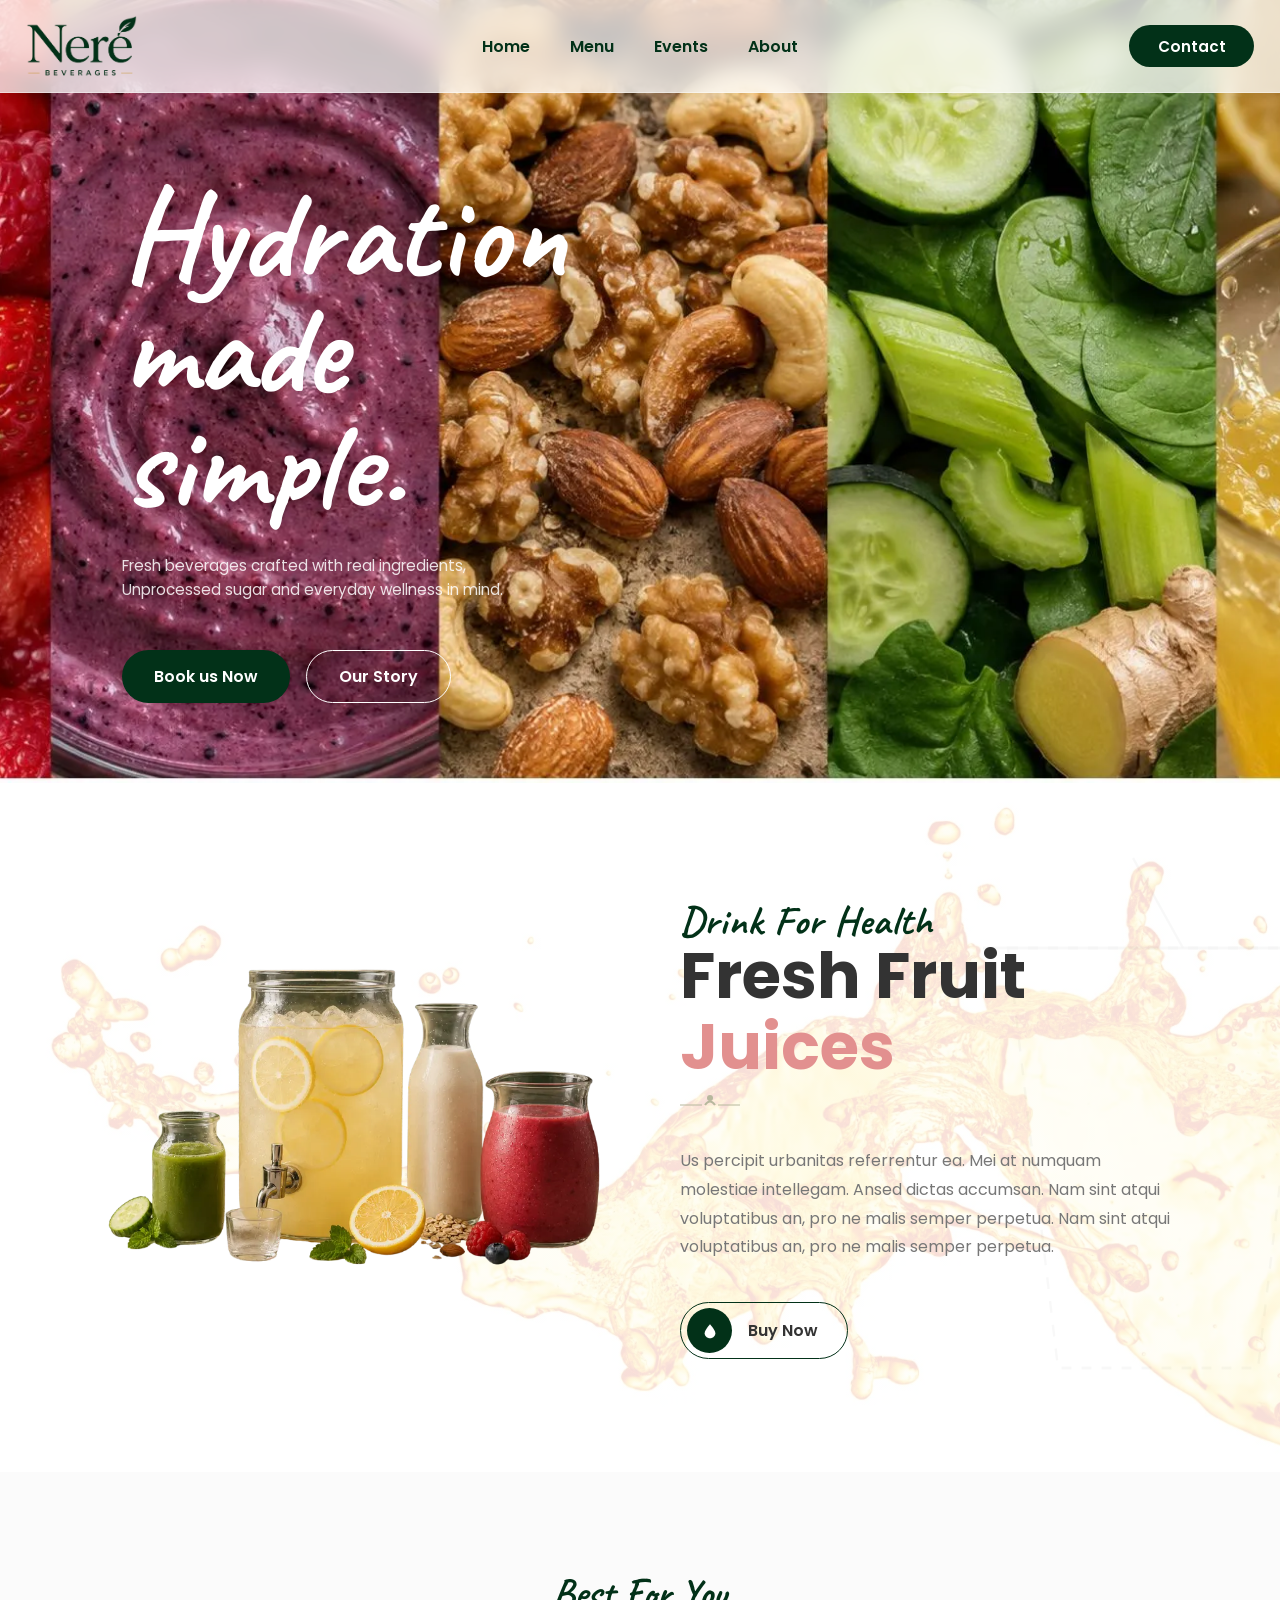
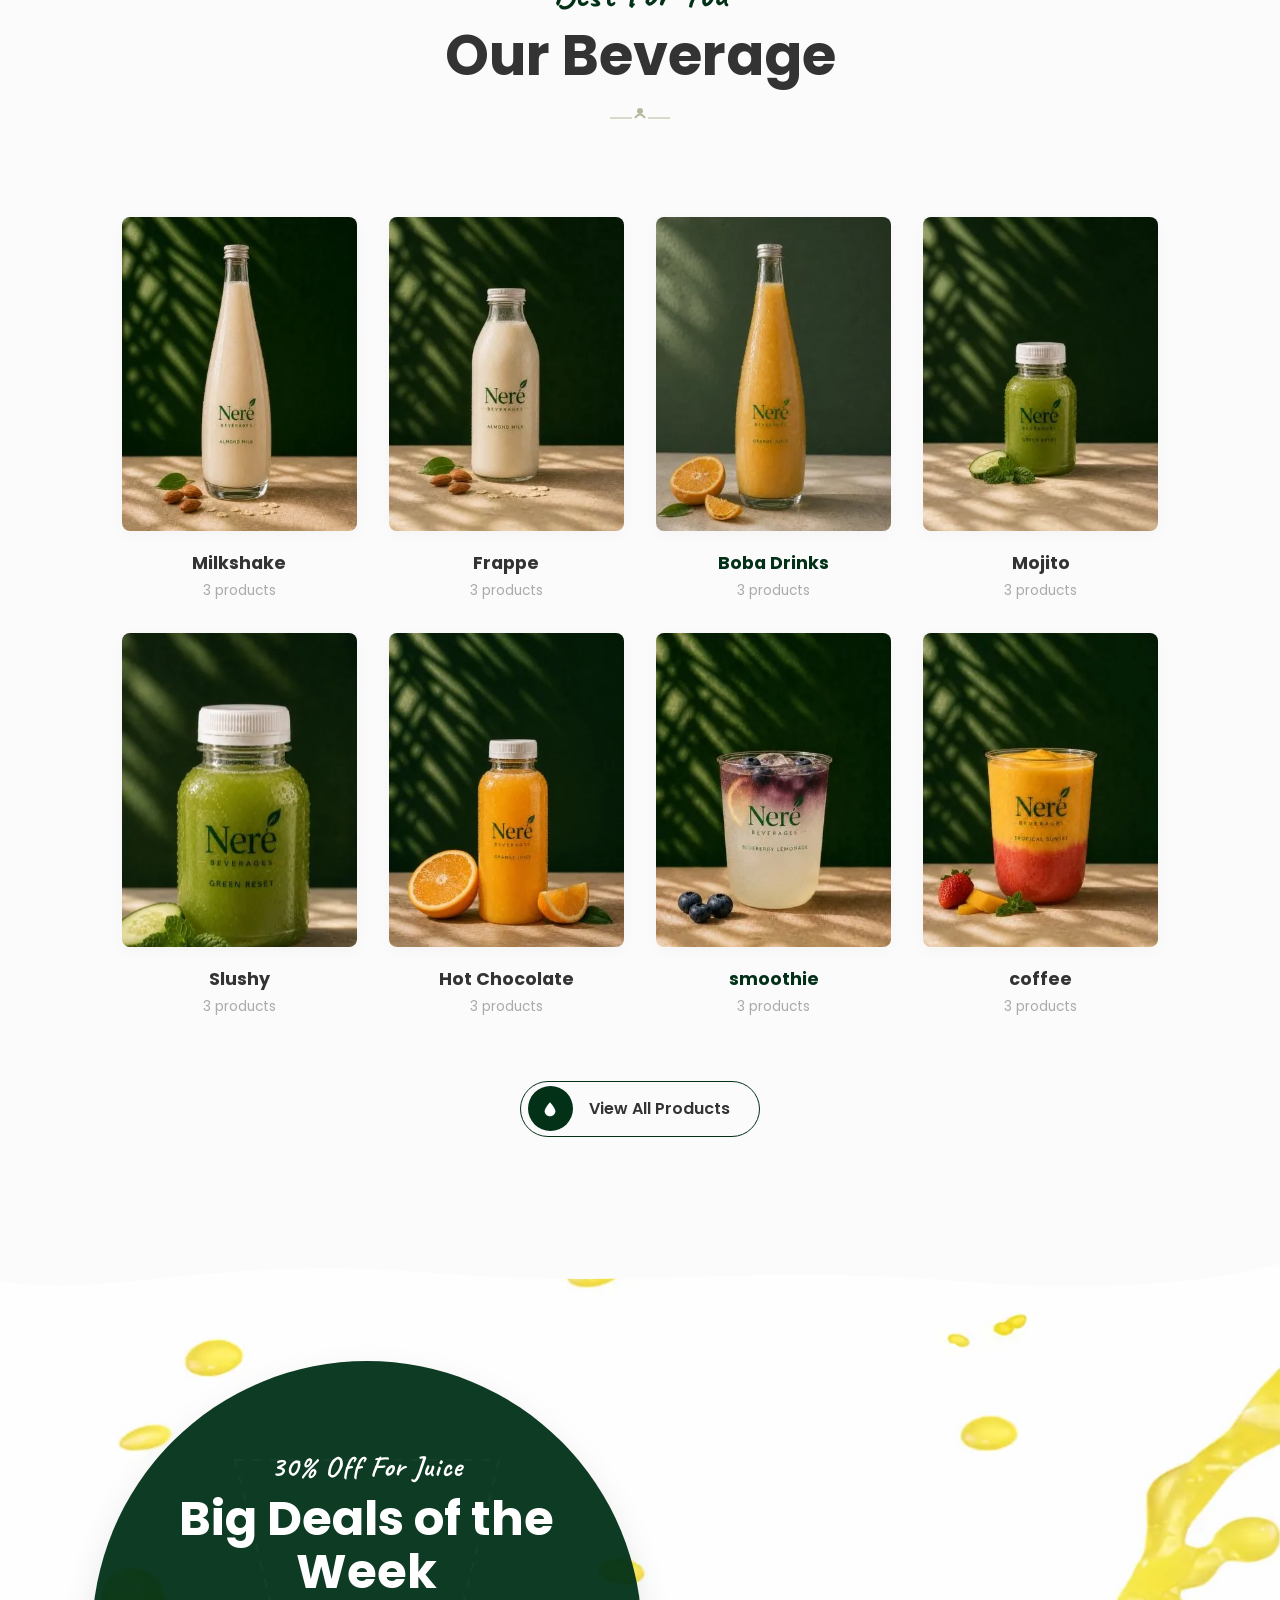
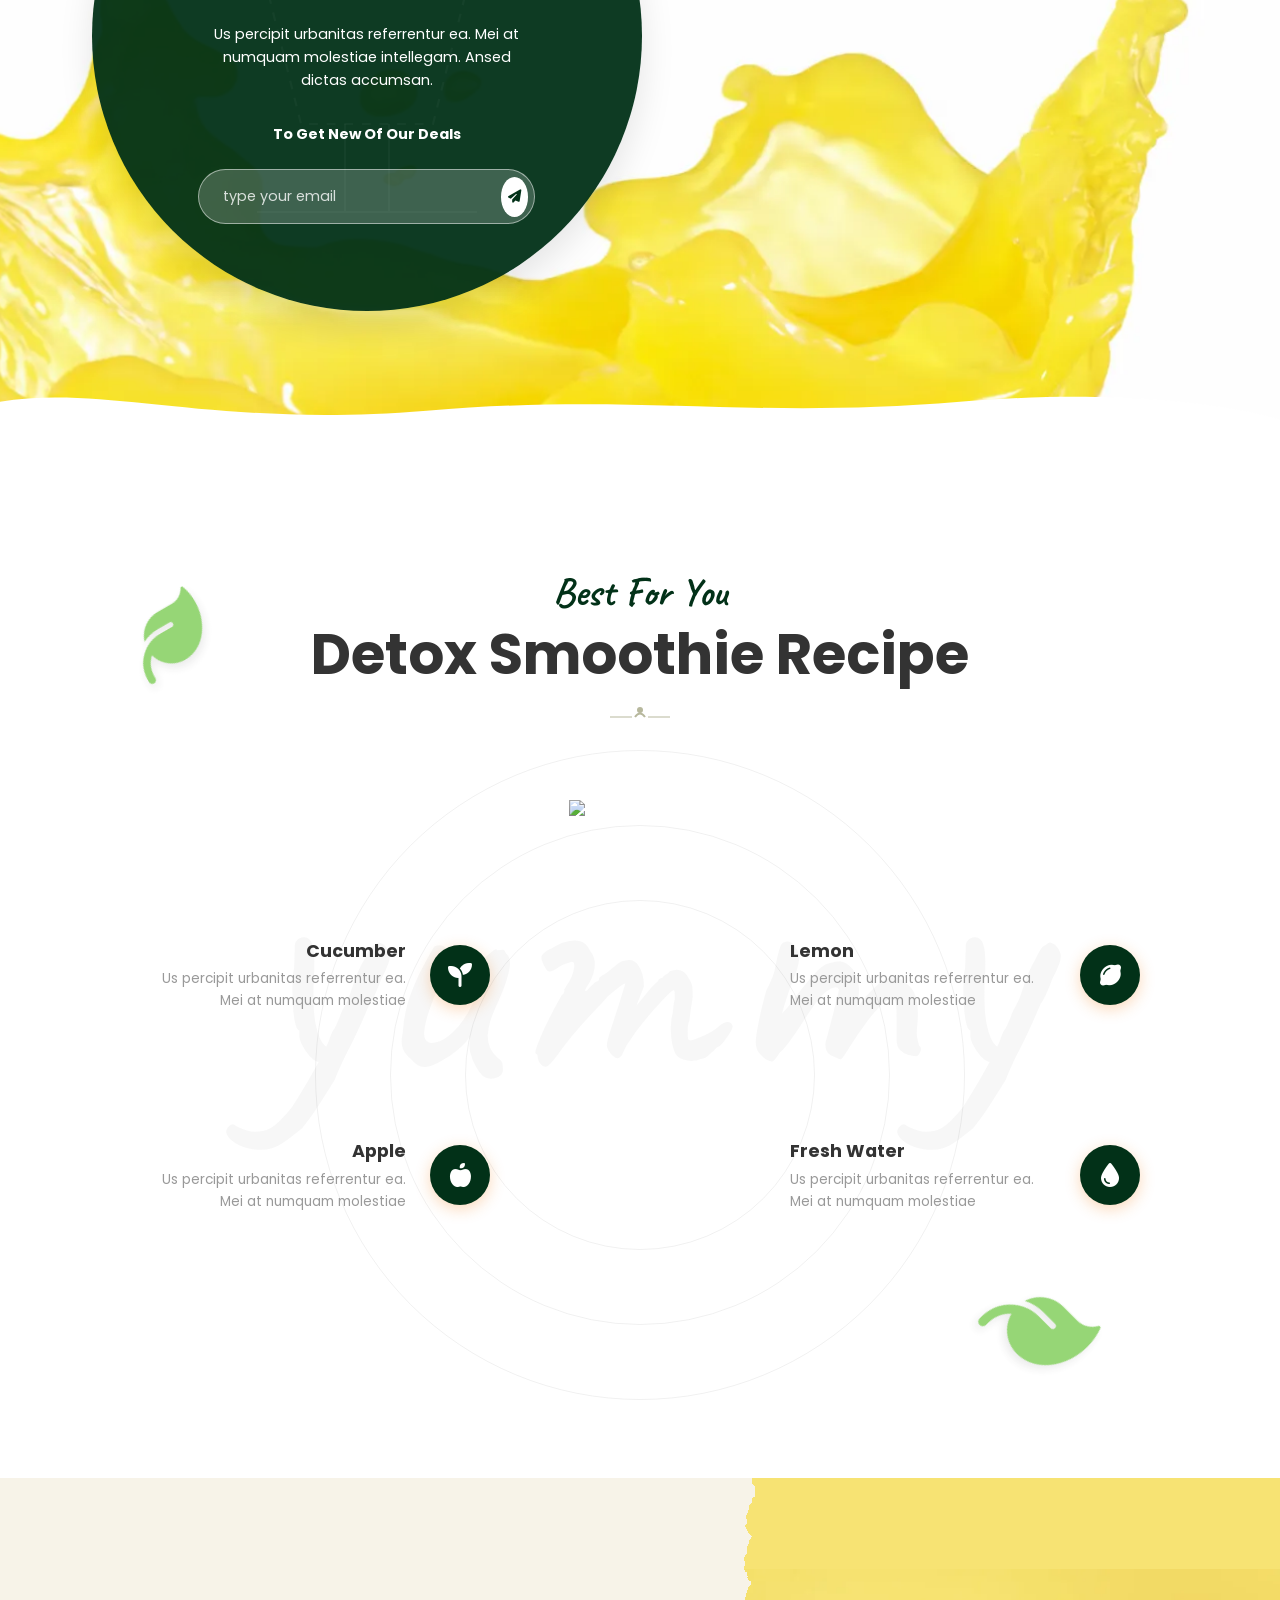
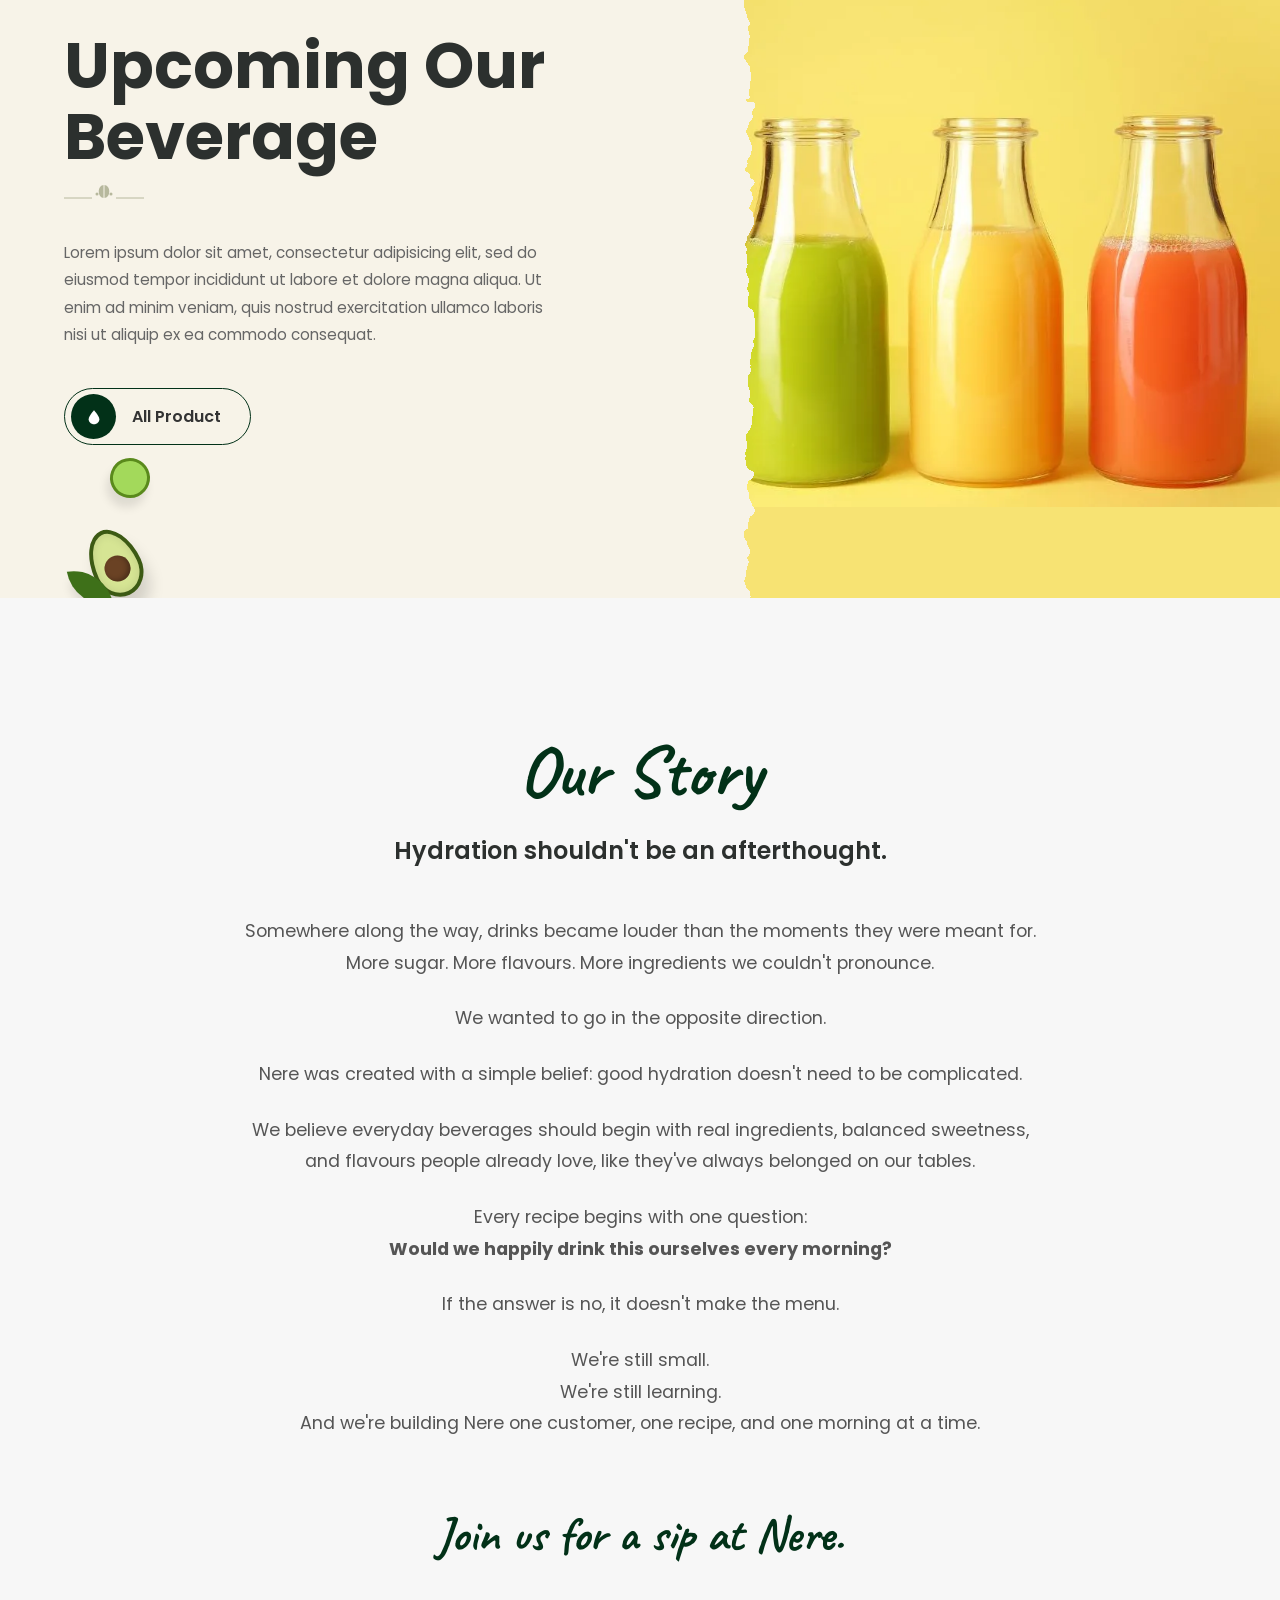
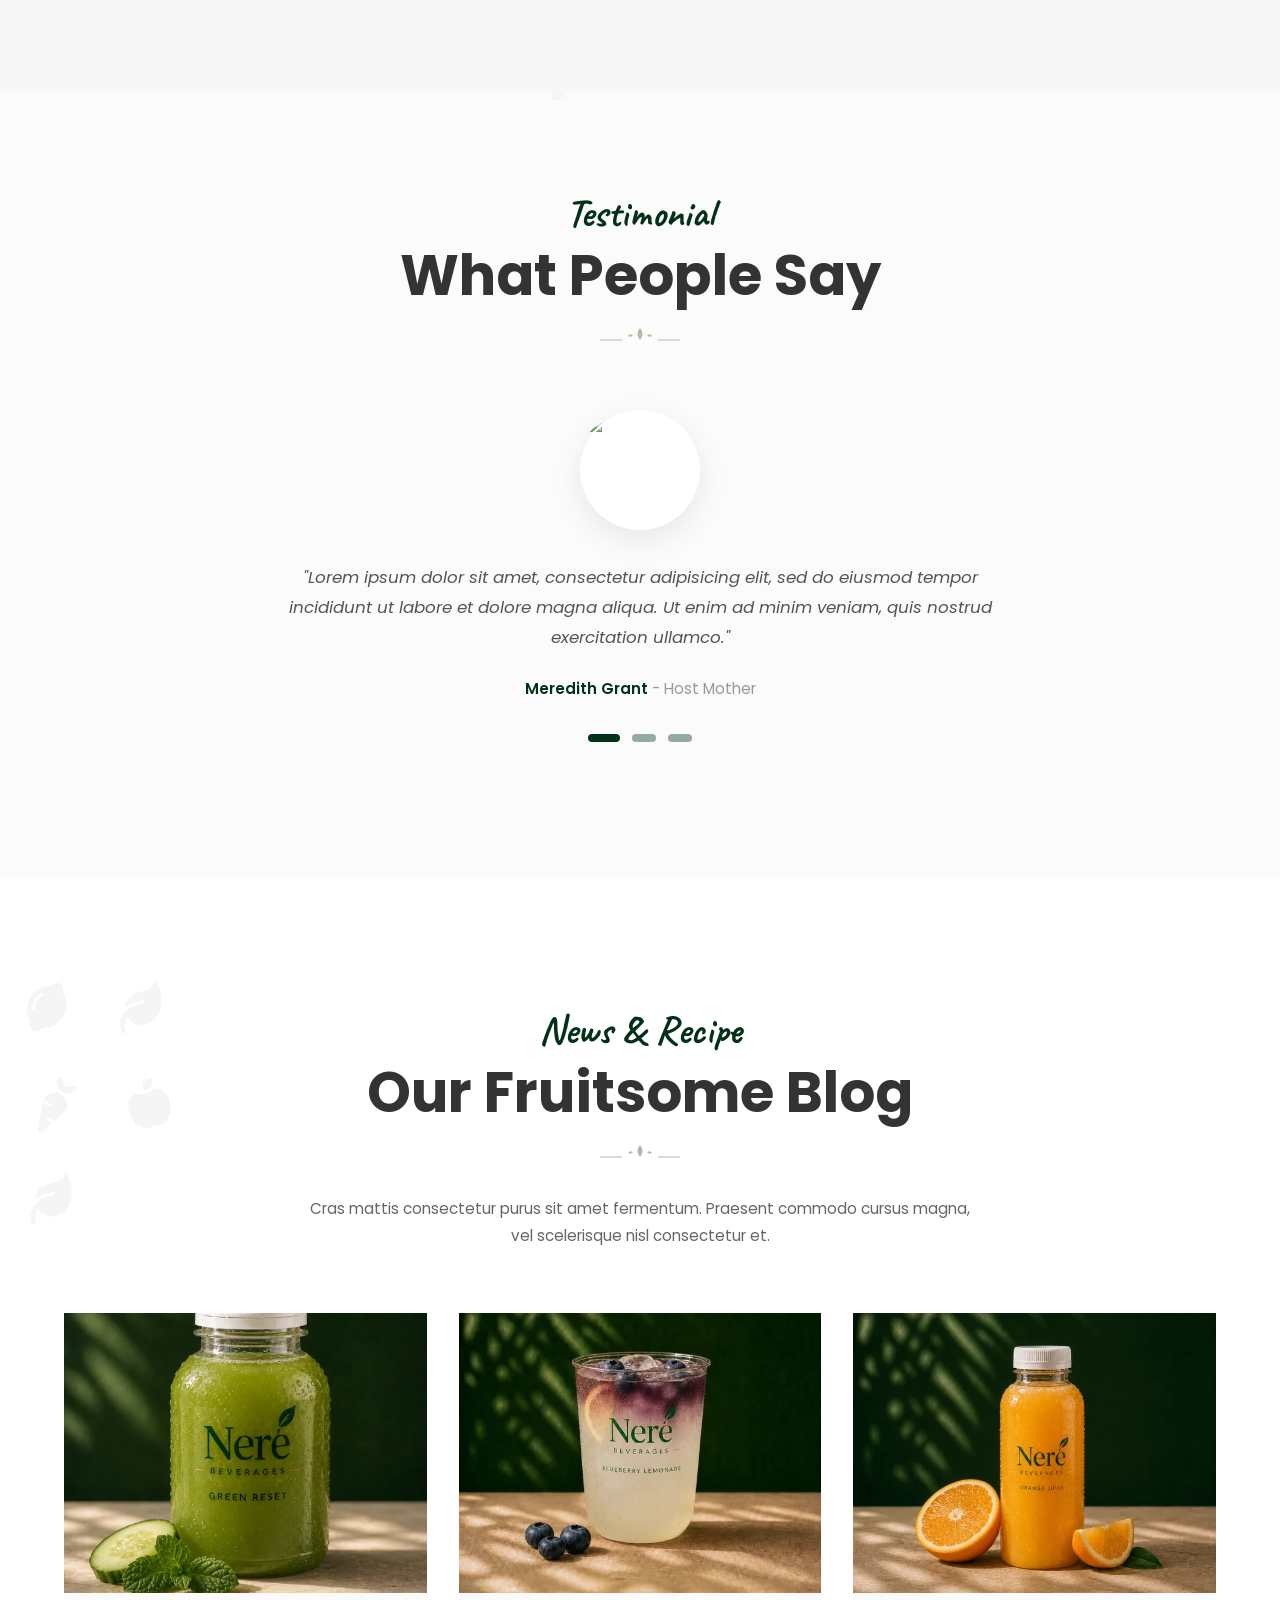
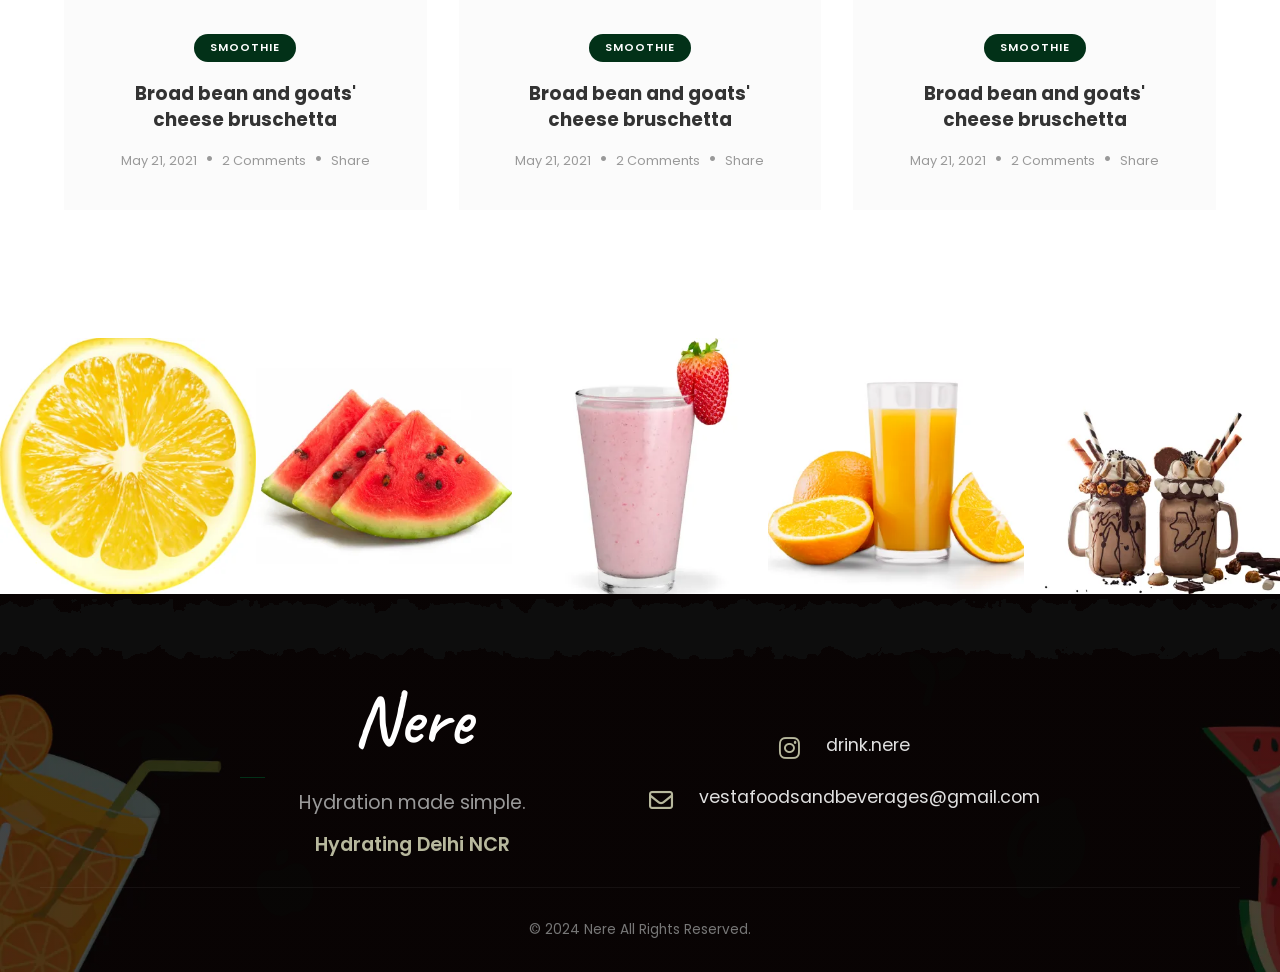
==== index.html @ 2c12b280 "changes" ====
<!DOCTYPE html>
<html lang="en">

<head>
    <meta charset="UTF-8">
    <meta name="viewport" content="width=device-width, initial-scale=1.0">
    <title>Foodily - Healthy Smoothie</title>
    <link rel="stylesheet" href="style.css">
    <!-- Google Fonts for typography -->
    <link rel="preconnect" href="https://fonts.googleapis.com">
    <link rel="preconnect" href="https://fonts.gstatic.com" crossorigin>
    <link href="https://fonts.googleapis.com/css2?family=Caveat:wght@700&family=Poppins:wght@400;500;600&display=swap"
        rel="stylesheet">
    <link rel="stylesheet" href="https://cdnjs.cloudflare.com/ajax/libs/font-awesome/6.4.0/css/all.min.css">
</head>

<body>
    <header class="navbar">
        <div class="logo">
            <img src="images/logo.png" alt="Foodily Logo" class="logo-img">
        </div>
        <nav class="nav-links">
            <a href="#">Home</a>
            <a href="#">Menu</a>
            <a href="#">Events</a>
            <a href="#">About</a>
        </nav>
        <button class="nav-contact-btn">Contact</button>
    </header>

    <main class="hero">
        <div class="content-left">
            <h1 class="main-title">Hydration<br>made simple.</h1>
            <p class="subtitle">Fresh beverages crafted with real ingredients,<br>Unprocessed sugar and everyday
                wellness in mind.</p>
            <div class="hero-buttons" style="display: flex; gap: 1rem;">
                <button class="buy-now-btn" style="padding: 0.8rem 2rem;">
                    Book us Now
                </button>
                <button class="buy-now-btn outline-btn"
                    style="padding: 0.8rem 2rem; color: #ffffff; border-color: #ffffff;">
                    Our Story
                </button>
            </div>
        </div>


    </main>


    <!-- Fresh Fruit Juices Section -->
    <section class="juices-section">
        <div class="juices-left">
            <img src="images/about-left.webp" alt="Fresh Fruit Juices" class="juices-img">
        </div>
        <div class="juices-right">
            <h3 class="juices-subtitle">Drink For Health</h3>
            <h2 class="juices-title">Fresh Fruit <span>Juices</span></h2>
            <div class="separator">
                <svg width="60" height="15" viewBox="0 0 60 15" fill="none" xmlns="http://www.w3.org/2000/svg">
                    <circle cx="30" cy="5" r="3" fill="#b7b89d" />
                    <path d="M25 12 Q30 5 35 12" stroke="#b7b89d" stroke-width="2" fill="none" />
                    <line x1="0" y1="12" x2="22" y2="12" stroke="#b7b89d" stroke-width="1" />
                    <line x1="38" y1="12" x2="60" y2="12" stroke="#b7b89d" stroke-width="1" />
                </svg>
            </div>
            <p class="juices-text">Us percipit urbanitas referrentur ea. Mei at numquam molestiae intellegam. Ansed
                dictas accumsan. Nam sint atqui voluptatibus an, pro ne malis semper perpetua. Nam sint atqui
                voluptatibus an, pro ne malis semper perpetua.</p>
            <button class="buy-now-btn outline-btn">
                <span class="btn-icon">
                    <svg width="16" height="16" viewBox="0 0 24 24" fill="none" xmlns="http://www.w3.org/2000/svg">
                        <path
                            d="M12 2C12 2 4 10.3 4 15.5C4 19.6421 7.58172 23 12 23C16.4183 23 20 19.6421 20 15.5C20 10.3 12 2 12 2Z"
                            fill="#ffffff" />
                    </svg>
                </span>
                Buy Now
            </button>
        </div>

        <!-- Sketch overlay on the right -->
        <div class="sketch-overlay">
            <svg width="100%" height="100%" viewBox="0 0 100 100" preserveAspectRatio="none"
                xmlns="http://www.w3.org/2000/svg">
                <!-- A simple stylized outline of a cup -->
                <path d="M 20 20 L 80 20 L 70 90 L 30 90 Z" fill="none" stroke="#000" stroke-width="0.5"
                    stroke-dasharray="2 2" opacity="0.5" />
                <path d="M 15 20 L 85 20" fill="none" stroke="#000" stroke-width="0.5" opacity="0.5" />
                <path d="M 45 5 L 55 20" fill="none" stroke="#000" stroke-width="0.5" opacity="0.5" />
            </svg>
        </div>
    </section>

    <!-- Beverage Section -->
    <section class="beverage-section">
        <div class="beverage-header">
            <h3 class="beverage-subtitle">Best For You</h3>
            <h2 class="beverage-title">Our Beverage</h2>
            <div class="separator center-separator">
                <svg width="60" height="15" viewBox="0 0 60 15" fill="none" xmlns="http://www.w3.org/2000/svg">
                    <circle cx="30" cy="5" r="3" fill="#b7b89d" />
                    <path d="M25 12 Q30 5 35 12" stroke="#b7b89d" stroke-width="2" fill="none" />
                    <line x1="0" y1="12" x2="22" y2="12" stroke="#b7b89d" stroke-width="1" />
                    <line x1="38" y1="12" x2="60" y2="12" stroke="#b7b89d" stroke-width="1" />
                </svg>
            </div>
        </div>

        <div class="beverage-grid">
            <div class="beverage-card">
                <img src="images/product1.webp" alt="Milkshake">
                <h4>Milkshake</h4>
                <p>3 products</p>
            </div>
            <div class="beverage-card">
                <img src="images/product2.webp" alt="Frappe">
                <h4>Frappe</h4>
                <p>3 products</p>
            </div>
            <div class="beverage-card highlight-text">
                <img src="images/product3.webp" alt="Boba Drinks">
                <h4>Boba Drinks</h4>
                <p>3 products</p>
            </div>
            <div class="beverage-card">
                <img src="images/product4.webp" alt="Mojito">
                <h4>Mojito</h4>
                <p>3 products</p>
            </div>
            <div class="beverage-card">
                <img src="images/product5.webp" alt="Slushy">
                <h4>Slushy</h4>
                <p>3 products</p>
            </div>
            <div class="beverage-card">
                <img src="images/product6.webp" alt="Hot Chocolate">
                <h4>Hot Chocolate</h4>
                <p>3 products</p>
            </div>
            <div class="beverage-card highlight-text">
                <img src="images/product7.webp" alt="smoothie">
                <h4>smoothie</h4>
                <p>3 products</p>
            </div>
            <div class="beverage-card">
                <img src="images/product8.webp" alt="coffee">
                <h4>coffee</h4>
                <p>3 products</p>
            </div>
        </div>

        <div class="beverage-footer">
            <button class="buy-now-btn outline-btn view-all-btn">
                <span class="btn-icon">
                    <svg width="16" height="16" viewBox="0 0 24 24" fill="none" xmlns="http://www.w3.org/2000/svg">
                        <path
                            d="M12 2C12 2 4 10.3 4 15.5C4 19.6421 7.58172 23 12 23C16.4183 23 20 19.6421 20 15.5C20 10.3 12 2 12 2Z"
                            fill="#ffffff" />
                    </svg>
                </span>
                View All Products
            </button>
        </div>
    </section>

    <!-- Deals Section -->
    <section class="deals-section">
        <!-- Top Splash facing down with color of previous section #fbfbfb -->
        <div class="deals-top-splash">
            <svg preserveAspectRatio="none" viewBox="0 0 1440 80" fill="none" xmlns="http://www.w3.org/2000/svg">
                <path d="M0 0H1440V40C1440 40 1320 80 1080 60C840 40 720 70 480 50C240 30 120 80 0 60V0Z"
                    fill="#fbfbfb" />
            </svg>
        </div>

        <div class="deals-content">
            <div class="deals-circle">
                <div class="circle-sketch">
                    <svg width="100%" height="100%" viewBox="0 0 100 100" fill="none"
                        xmlns="http://www.w3.org/2000/svg">
                        <path d="M20 10 L80 10 L65 70 L35 70 Z" stroke="#ffffff" stroke-width="0.5"
                            stroke-dasharray="2 2" opacity="0.3" />
                        <path d="M45 70 L45 90 L25 90 L75 90 L55 90 L55 70" stroke="#ffffff" stroke-width="0.5"
                            opacity="0.3" />
                    </svg>
                </div>
                <h4 class="deals-subtitle">30% Off For Juice</h4>
                <h2 class="deals-title">Big Deals of the Week</h2>
                <p class="deals-text">Us percipit urbanitas referrentur ea. Mei at numquam molestiae intellegam. Ansed
                    dictas accumsan.</p>
                <h5 class="deals-prompt">To Get New Of Our Deals</h5>
                <form class="deals-form">
                    <input type="email" placeholder="type your email" required>
                    <button type="button">
                        <i class="fas fa-paper-plane"></i>
                    </button>
                </form>
            </div>
        </div>

        <!-- Bottom Splash facing up with color of next section #ffffff -->
        <div class="deals-bottom-splash">
            <svg preserveAspectRatio="none" viewBox="0 0 1440 80" fill="none" xmlns="http://www.w3.org/2000/svg">
                <path d="M0 80H1440V40C1440 40 1320 0 1080 20C840 40 720 10 480 30C240 50 120 0 0 20V80Z"
                    fill="#ffffff" />
            </svg>
        </div>
    </section>

    <!-- Detox Smoothie Recipe Section -->
    <section class="recipe-section">
        <!-- Faint background text -->
        <div class="bg-text">yummy</div>

        <!-- Floating elements -->
        <i class="fas fa-leaf floating-leaf leaf-1"></i>
        <i class="fas fa-leaf floating-leaf leaf-2"></i>

        <div class="recipe-header">
            <h3 class="beverage-subtitle">Best For You</h3>
            <h2 class="beverage-title">Detox Smoothie Recipe</h2>
            <div class="separator center-separator">
                <svg width="60" height="15" viewBox="0 0 60 15" fill="none" xmlns="http://www.w3.org/2000/svg">
                    <circle cx="30" cy="5" r="3" fill="#b7b89d" />
                    <path d="M25 12 Q30 5 35 12" stroke="#b7b89d" stroke-width="2" fill="none" />
                    <line x1="0" y1="12" x2="22" y2="12" stroke="#b7b89d" stroke-width="1" />
                    <line x1="38" y1="12" x2="60" y2="12" stroke="#b7b89d" stroke-width="1" />
                </svg>
            </div>
        </div>

        <div class="recipe-content">
            <!-- Concentric circles -->
            <div class="concentric-circles">
                <div class="circle-1"></div>
                <div class="circle-2"></div>
                <div class="circle-3"></div>
            </div>

            <!-- Center Bottle -->
            <div class="recipe-bottle">
                <!-- Using placeholder image since generation quota was reached -->
                <img src="https://images.unsplash.com/photo-1622597467836-f38240662c8b?w=400&auto=format&fit=crop"
                    alt="Detox Smoothie" class="bottle-img">
            </div>

            <!-- Ingredients -->
            <div class="ingredient item-left item-1">
                <div class="ingredient-text">
                    <h4>Cucumber</h4>
                    <p>Us percipit urbanitas referrentur ea. Mei at numquam molestiae</p>
                </div>
                <div class="ingredient-icon">
                    <i class="fas fa-seedling"></i>
                </div>
            </div>

            <div class="ingredient item-left item-2">
                <div class="ingredient-text">
                    <h4>Apple</h4>
                    <p>Us percipit urbanitas referrentur ea. Mei at numquam molestiae</p>
                </div>
                <div class="ingredient-icon">
                    <i class="fas fa-apple-whole"></i>
                </div>
            </div>

            <div class="ingredient item-right item-3">
                <div class="ingredient-icon">
                    <i class="fas fa-lemon"></i>
                </div>
                <div class="ingredient-text">
                    <h4>Lemon</h4>
                    <p>Us percipit urbanitas referrentur ea. Mei at numquam molestiae</p>
                </div>
            </div>

            <div class="ingredient item-right item-4">
                <div class="ingredient-icon">
                    <i class="fas fa-droplet"></i>
                </div>
                <div class="ingredient-text">
                    <h4>Fresh Water</h4>
                    <p>Us percipit urbanitas referrentur ea. Mei at numquam molestiae</p>
                </div>
            </div>
        </div>
    </section>

    <!-- Upcoming Beverage Section -->
    <section class="upcoming-section">
        <div class="upcoming-left">
            <h2 class="upcoming-title">Upcoming Our<br>Beverage</h2>
            <div class="separator">
                <svg width="80" height="20" viewBox="0 0 80 20" fill="none" xmlns="http://www.w3.org/2000/svg">
                    <path d="M40 18 C33 18 33 5 40 5 C47 5 47 18 40 18 Z" fill="#b7b89d" />
                    <path d="M40 5 L40 18" stroke="#f7f3e8" stroke-width="1" />
                    <circle cx="33" cy="14" r="1.5" fill="#b7b89d" />
                    <circle cx="47" cy="14" r="1.5" fill="#b7b89d" />
                    <line x1="0" y1="18" x2="28" y2="18" stroke="#b7b89d" stroke-width="1" />
                    <line x1="52" y1="18" x2="80" y2="18" stroke="#b7b89d" stroke-width="1" />
                </svg>
            </div>
            <p class="upcoming-text">Lorem ipsum dolor sit amet, consectetur adipisicing elit, sed do eiusmod tempor
                incididunt ut labore et dolore magna aliqua. Ut enim ad minim veniam, quis nostrud exercitation ullamco
                laboris nisi ut aliquip ex ea commodo consequat.</p>

            <button class="buy-now-btn outline-btn">
                <span class="btn-icon">
                    <svg width="16" height="16" viewBox="0 0 24 24" fill="none" xmlns="http://www.w3.org/2000/svg">
                        <path
                            d="M12 2C12 2 4 10.3 4 15.5C4 19.6421 7.58172 23 12 23C16.4183 23 20 19.6421 20 15.5C20 10.3 12 2 12 2Z"
                            fill="#ffffff" />
                    </svg>
                </span>
                All Product
            </button>

            <!-- Floating Elements with CSS Art -->
            <div class="floating-items">
                <div class="css-avocado"></div>
                <div class="css-lime"></div>
                <div class="css-leaf"></div>
            </div>
        </div>

        <div class="upcoming-right">
            <!-- Filter definition for ragged edge -->
            <svg width="0" height="0">
                <filter id="ragged-filter">
                    <feTurbulence type="fractalNoise" baseFrequency="0.04" numOctaves="3" result="noise" />
                    <feDisplacementMap in="SourceGraphic" in2="noise" scale="25" xChannelSelector="R"
                        yChannelSelector="G" />
                </filter>
            </svg>
            <div class="ragged-edge"></div>
            <img src="images/right-1.webp" alt="Upcoming Beverage" class="upcoming-right-img">
        </div>
    </section>

    <!-- Our Story Section -->
    <section id="our-story" class="story-section">
        <div class="story-container">
            <h2 class="story-title">Our Story</h2>
            <p class="story-subtitle">Hydration shouldn't be an afterthought.</p>
            
            <p class="story-text">Somewhere along the way, drinks became louder than the moments they were meant for. More sugar. More flavours. More ingredients we couldn't pronounce.</p>
            
            <p class="story-text">We wanted to go in the opposite direction.</p>
            
            <p class="story-text">Nere was created with a simple belief: good hydration doesn't need to be complicated.</p>
            
            <p class="story-text">We believe everyday beverages should begin with real ingredients, balanced sweetness, and flavours people already love, like they've always belonged on our tables.</p>
            
            <p class="story-text">Every recipe begins with one question:<br><strong>Would we happily drink this ourselves every morning?</strong></p>
            
            <p class="story-text">If the answer is no, it doesn't make the menu.</p>
            
            <p class="story-text">We're still small.<br>We're still learning.<br>And we're building Nere one customer, one recipe, and one morning at a time.</p>
            
            <h3 class="story-footer">Join us for a sip at Nere.</h3>
        </div>
    </section>

    <!-- Testimonial Section -->
    <section class="testimonial-section">
        <div class="testimonial-bg">
            <img src="https://images.unsplash.com/photo-1542314831-c6a4d14241ac?q=80&w=1000&auto=format&fit=crop"
                class="testimonial-bg-img" alt="Background pattern">
        </div>
        <div class="testimonial-header">
            <h3 class="beverage-subtitle">Testimonial</h3>
            <h2 class="beverage-title">What People Say</h2>
            <div class="separator center-separator">
                <svg width="80" height="20" viewBox="0 0 80 20" fill="none" xmlns="http://www.w3.org/2000/svg">
                    <!-- Center leaf -->
                    <path d="M40 2 Q45 8 40 14 Q35 8 40 2 Z" fill="#b7b89d" />
                    <!-- Left leaf -->
                    <path d="M33 9 Q30 7 28 10 Q31 12 33 9 Z" fill="#b7b89d" />
                    <!-- Right leaf -->
                    <path d="M47 9 Q50 7 52 10 Q49 12 47 9 Z" fill="#b7b89d" />
                    <!-- Lines -->
                    <line x1="0" y1="14" x2="22" y2="14" stroke="#b7b89d" stroke-width="1" />
                    <line x1="58" y1="14" x2="80" y2="14" stroke="#b7b89d" stroke-width="1" />
                </svg>
            </div>
        </div>

        <div class="testimonial-slider">
            <div class="testimonial-slide active">
                <div class="testimonial-img-wrapper">
                    <img src="https://images.unsplash.com/photo-1544005313-94ddf0286df2?w=400&auto=format&fit=crop&q=60"
                        alt="Meredith Grant" class="testimonial-img">
                </div>
                <p class="testimonial-quote">"Lorem ipsum dolor sit amet, consectetur adipisicing elit, sed do eiusmod
                    tempor incididunt ut labore et dolore magna aliqua. Ut enim ad minim veniam, quis nostrud
                    exercitation ullamco."</p>
                <p class="testimonial-author"><span>Meredith Grant</span> - Host Mother</p>
            </div>

            <div class="testimonial-slide">
                <div class="testimonial-img-wrapper">
                    <img src="https://images.unsplash.com/photo-1506794778202-cad84cf45f1d?w=400&auto=format&fit=crop&q=60"
                        alt="John Doe" class="testimonial-img">
                </div>
                <p class="testimonial-quote">"Duis aute irure dolor in reprehenderit in voluptate velit esse cillum
                    dolore eu fugiat nulla pariatur. Excepteur sint occaecat cupidatat non proident, sunt in culpa qui
                    officia."</p>
                <p class="testimonial-author"><span>John Doe</span> - Happy Customer</p>
            </div>

            <div class="testimonial-slide">
                <div class="testimonial-img-wrapper">
                    <img src="https://images.unsplash.com/photo-1534528741775-53994a69daeb?w=400&auto=format&fit=crop&q=60"
                        alt="Jane Smith" class="testimonial-img">
                </div>
                <p class="testimonial-quote">"Sed ut perspiciatis unde omnis iste natus error sit voluptatem accusantium
                    doloremque laudantium, totam rem aperiam, eaque ipsa quae ab illo inventore veritatis."</p>
                <p class="testimonial-author"><span>Jane Smith</span> - Regular Guest</p>
            </div>

            <div class="slider-dots">
                <span class="dot active" onclick="currentSlide(1)"></span>
                <span class="dot" onclick="currentSlide(2)"></span>
                <span class="dot" onclick="currentSlide(3)"></span>
            </div>
        </div>
    </section>

    <!-- Blog Section -->
    <section class="blog-section">
        <div class="blog-pattern">
            <div class="floating-sketches">
                <i class="fas fa-apple-whole"></i>
                <i class="fas fa-lemon"></i>
                <i class="fas fa-leaf"></i>
                <i class="fas fa-seedling"></i>
                <i class="fas fa-carrot"></i>
                <i class="fas fa-apple-whole"></i>
                <i class="fas fa-lemon"></i>
                <i class="fas fa-leaf"></i>
            </div>
        </div>

        <div class="blog-header">
            <h3 class="beverage-subtitle">News & Recipe</h3>
            <h2 class="beverage-title">Our Fruitsome Blog</h2>
            <div class="separator center-separator">
                <svg width="80" height="20" viewBox="0 0 80 20" fill="none" xmlns="http://www.w3.org/2000/svg">
                    <path d="M40 2 Q45 8 40 14 Q35 8 40 2 Z" fill="#b7b89d" />
                    <path d="M33 9 Q30 7 28 10 Q31 12 33 9 Z" fill="#b7b89d" />
                    <path d="M47 9 Q50 7 52 10 Q49 12 47 9 Z" fill="#b7b89d" />
                    <line x1="0" y1="14" x2="22" y2="14" stroke="#b7b89d" stroke-width="1" />
                    <line x1="58" y1="14" x2="80" y2="14" stroke="#b7b89d" stroke-width="1" />
                </svg>
            </div>
            <p class="blog-description">Cras mattis consectetur purus sit amet fermentum. Praesent commodo cursus
                magna,<br>vel scelerisque nisl consectetur et.</p>
        </div>

        <div class="blog-grid">
            <div class="blog-card">
                <div class="blog-img-wrapper">
                    <img src="images/600-500-1.webp" alt="Papaya Smoothie">
                    <div class="img-overlay">
                        <div class="overlay-icon">
                            <i class="fas fa-image"></i>
                        </div>
                    </div>
                </div>
                <div class="blog-content">
                    <span class="blog-tag">SMOOTHIE</span>
                    <h4 class="blog-title">Broad bean and goats' cheese bruschetta</h4>
                    <div class="blog-meta">
                        <span>May 21, 2021</span>
                        <span class="dot-separator">•</span>
                        <span>2 Comments</span>
                        <span class="dot-separator">•</span>
                        <span>Share</span>
                    </div>
                </div>
            </div>

            <div class="blog-card">
                <div class="blog-img-wrapper">
                    <img src="images/600-500-2.webp" alt="Green Smoothie">
                    <div class="img-overlay">
                        <div class="overlay-icon">
                            <i class="fas fa-image"></i>
                        </div>
                    </div>
                </div>
                <div class="blog-content">
                    <span class="blog-tag">SMOOTHIE</span>
                    <h4 class="blog-title">Broad bean and goats' cheese bruschetta</h4>
                    <div class="blog-meta">
                        <span>May 21, 2021</span>
                        <span class="dot-separator">•</span>
                        <span>2 Comments</span>
                        <span class="dot-separator">•</span>
                        <span>Share</span>
                    </div>
                </div>
            </div>

            <div class="blog-card">
                <div class="blog-img-wrapper">
                    <img src="images/600-500-3.webp" alt="Banana Smoothie">
                    <div class="img-overlay">
                        <div class="overlay-icon">
                            <i class="fas fa-image"></i>
                        </div>
                    </div>
                </div>
                <div class="blog-content">
                    <span class="blog-tag">SMOOTHIE</span>
                    <h4 class="blog-title">Broad bean and goats' cheese bruschetta</h4>
                    <div class="blog-meta">
                        <span>May 21, 2021</span>
                        <span class="dot-separator">•</span>
                        <span>2 Comments</span>
                        <span class="dot-separator">•</span>
                        <span>Share</span>
                    </div>
                </div>
            </div>
        </div>
    </section>

    <!-- Gallery Feed Section -->
    <section class="gallery-feed">
        <div class="gallery-row">
            <div class="gallery-item">
                <img src="images/400400-1.webp" alt="Orange slice">
            </div>
            <div class="gallery-item">
                <img src="images/400400-2.webp" alt="Milkshake">
            </div>
            <div class="gallery-item">
                <img src="images/400400-3.webp" alt="Pink Smoothie">
            </div>
            <div class="gallery-item">
                <img src="images/400400-4.webp" alt="Drink">
            </div>
            <div class="gallery-item">
                <img src="images/400400-5.webp" alt="Watermelon">
            </div>
        </div>
    </section>

    <!-- Footer Section -->
    <footer class="site-footer">
        <div class="footer-ragged-edge">
            <svg width="0" height="0">
                <filter id="footer-ragged">
                    <feTurbulence type="fractalNoise" baseFrequency="0.05" numOctaves="4" result="noise" />
                    <feDisplacementMap in="SourceGraphic" in2="noise" scale="30" xChannelSelector="R"
                        yChannelSelector="G" />
                </filter>
            </svg>
            <div class="footer-ragged-shape"></div>
        </div>

        <div class="footer-bg">
            <i class="fas fa-leaf footer-leaf-1"></i>
            <i class="fas fa-lemon footer-lemon-1"></i>
            <i class="fas fa-seedling footer-seedling-1"></i>
            <i class="fas fa-apple-whole footer-apple-1"></i>
        </div>

        <div class="footer-container">
            <div class="footer-grid" style="grid-template-columns: 1fr 1fr; max-width: 800px; margin: 0 auto; text-align: center; gap: 4rem;">
                <div class="footer-col">
                    <h2 class="footer-heading" style="font-family: 'Caveat', cursive; font-size: 4.5rem; color: #ffffff; margin-bottom: 0.5rem;">Nere</h2>
                    <p class="footer-text" style="font-size: 1.2rem; margin-bottom: 0.5rem;">Hydration made simple.</p>
                    <p class="footer-text" style="font-size: 1.2rem; font-weight: 600; color: #b7b89d;">Hydrating Delhi NCR</p>
                </div>

                <div class="footer-col" style="display: flex; flex-direction: column; justify-content: center;">
                    <div class="footer-contact-item" style="justify-content: center; font-size: 1.1rem; margin-bottom: 1.5rem;">
                        <i class="fab fa-instagram" style="color: #b7b89d; font-size: 1.5rem; margin-right: 10px;"></i>
                        <a href="https://instagram.com/drink.nere" style="color: #e0e0e0; text-decoration: none;">drink.nere</a>
                    </div>
                    <div class="footer-contact-item" style="justify-content: center; font-size: 1.1rem;">
                        <i class="far fa-envelope" style="color: #b7b89d; font-size: 1.5rem; margin-right: 10px;"></i>
                        <a href="mailto:vestafoodsandbeverages@gmail.com" style="color: #e0e0e0; text-decoration: none;">vestafoodsandbeverages@gmail.com</a>
                    </div>
                </div>
            </div>

            <div class="footer-bottom">
                <p>&copy; 2024 Nere All Rights Reserved.</p>
            </div>
        </div>
    </footer>

    <script>
        let slideIndex = 1;
        let slideInterval;

        function showSlides(n) {
            let i;
            let slides = document.getElementsByClassName("testimonial-slide");
            let dots = document.getElementsByClassName("dot");

            if (n > slides.length) { slideIndex = 1 }
            if (n < 1) { slideIndex = slides.length }

            for (i = 0; i < slides.length; i++) {
                slides[i].classList.remove("active");
            }
            for (i = 0; i < dots.length; i++) {
                dots[i].classList.remove("active");
            }

            if (slides[slideIndex - 1]) {
                slides[slideIndex - 1].classList.add("active");
                if (dots[slideIndex - 1]) dots[slideIndex - 1].classList.add("active");
            }
        }

        function currentSlide(n) {
            clearInterval(slideInterval);
            showSlides(slideIndex = n);
            startSlideShow();
        }

        function startSlideShow() {
            slideInterval = setInterval(function () {
                slideIndex++;
                showSlides(slideIndex);
            }, 5000);
        }

        // Initialize slider
        document.addEventListener('DOMContentLoaded', () => {
            showSlides(slideIndex);
            startSlideShow();
        });
    </script>
</body>

</html>
---- style.css ----
:root {
    --bg-color: #023118;
    --text-color: #ffffff;
    --btn-bg: #023118;
    --btn-hover: #023118;
    --nav-color: rgba(255, 255, 255, 0.9);
}

* {
    margin: 0;
    padding: 0;
    box-sizing: border-box;
}

html,
body {
    width: 100%;
    max-width: 100%;
    margin: 0;
    padding: 0;
    overflow-x: hidden;
}

body {
    font-family: 'Poppins', sans-serif;
    background-color: var(--bg-color);
    color: var(--text-color);
    min-height: 100vh;
    position: relative;
    /* Add a subtle gradient overlay to match lighting if needed */
    background: radial-gradient(circle at 60% 40%, #c4c5a9 0%, #b7b89d 100%);
}

section,
header,
footer,
main {
    width: 100%;
    max-width: 100%;
}

/* Navbar */
.navbar {
    display: flex;
    justify-content: space-between;
    align-items: center;
    padding: 1rem 2% 1rem;
    position: absolute;
    top: 0;
    left: 0;
    width: 100%;
    z-index: 20;
    background: rgba(255, 255, 255, 0.75);
    backdrop-filter: blur(12px);
    -webkit-backdrop-filter: blur(12px);
    border-bottom: 1px solid rgba(255, 255, 255, 0.4);
    box-shadow: 0 4px 10px rgba(0, 0, 0, 0.05);
}

.logo {
    font-family: 'Caveat', cursive;
    font-size: 3.5rem;
    font-weight: 700;
    color: #ffffff;
    text-decoration: none;
    cursor: pointer;
    letter-spacing: 1px;
    display: flex;
    align-items: center;
    gap: 10px;
}

.logo-img {
    height: 60px;
    width: auto;
}

.nav-links {
    display: flex;
    gap: 2.5rem;
    position: absolute;
    left: 50%;
    transform: translateX(-50%);
}

.nav-links a {
    color: var(--bg-color);
    text-decoration: none;
    font-size: 1rem;
    font-weight: 600;
    transition: color 0.3s ease;
}

.nav-links a:hover {
    color: var(--btn-bg);
}

.nav-contact-btn {
    background-color: var(--btn-bg);
    color: #ffffff;
    border: none;
    padding: 0.6rem 1.8rem;
    border-radius: 50px;
    font-size: 0.95rem;
    font-weight: 600;
    cursor: pointer;
    font-family: 'Poppins', sans-serif;
    transition: background-color 0.3s ease, transform 0.2s ease, box-shadow 0.3s ease;
}

.nav-contact-btn:hover {
    background-color: var(--btn-hover);
    transform: translateY(-2px);
    box-shadow: 0 4px 10px rgba(0, 0, 0, 0.1);
}

.nav-icons {
    display: flex;
    gap: 1.5rem;
    color: var(--bg-color);
    font-size: 1.2rem;
    cursor: pointer;
}

/* Hero Section */
.hero {
    display: flex;
    padding: 1rem 5% 5rem;
    position: relative;
    min-height: calc(100vh - 120px);
    background-image: url('images/hero-section.webp');
    background-size: cover;
    background-position: center;
    background-repeat: no-repeat;
}

.content-left {
    flex: 0 0 45%;
    z-index: 10;
    padding-top: 10rem;
    padding-left: 5%;
}

.main-title {
    font-family: 'Caveat', cursive;
    font-size: 8rem;
    line-height: 0.9;
    font-weight: 700;
    margin-bottom: 2rem;
    text-shadow: 1px 2px 5px rgba(0, 0, 0, 0.05);
}

.subtitle {
    font-size: 0.95rem;
    font-weight: 400;
    max-width: 480px;
    margin-bottom: 3rem;
    line-height: 1.6;
    color: rgba(255, 255, 255, 0.85);
}

.buy-now-btn {
    display: flex;
    align-items: center;
    gap: 1rem;
    background-color: var(--btn-bg);
    color: #ffffff;
    border: none;
    padding: 0.4rem 1.8rem 0.4rem 0.4rem;
    border-radius: 50px;
    font-size: 1rem;
    font-weight: 600;
    cursor: pointer;
    font-family: 'Poppins', sans-serif;
    transition: background-color 0.3s ease, transform 0.2s ease, box-shadow 0.3s ease;
    width: max-content;
}

.buy-now-btn:hover {
    background-color: var(--btn-hover);
    transform: translateY(-2px);
    box-shadow: 0 5px 15px rgba(226, 144, 143, 0.4);
}

.btn-icon {
    background-color: #ffffff;
    width: 45px;
    height: 45px;
    border-radius: 50%;
    display: flex;
    justify-content: center;
    align-items: center;
}

.outline-btn {
    background-color: transparent;
    border: 1px solid var(--btn-bg);
    color: #333333;
    padding: 0.3rem 1.8rem 0.3rem 0.3rem;
}

.outline-btn:hover {
    background-color: rgba(226, 144, 143, 0.1);
    color: #023118;
    box-shadow: 0 5px 15px rgba(226, 144, 143, 0.2);
}

.outline-btn .btn-icon {
    background-color: var(--btn-bg);
}

/* Images Container */
.images-container {
    position: absolute;
    top: 0;
    left: 0;
    width: 100%;
    height: 100%;
    pointer-events: none;
}

.floating-img {
    position: absolute;
    mix-blend-mode: multiply;
    /* Blends the solid background of the image with the body */
}

.strawberries {
    bottom: 2%;
    left: 2%;
    width: 250px;
    z-index: 2;
    /* Keep it behind text and button */
}

.apple-ginger {
    bottom: 12%;
    right: 35%;
    left: auto;
    width: 280px;
    z-index: 4;
}

.smoothie-jar {
    bottom: 5%;
    right: 15%;
    width: 320px;
    z-index: 7;
}

.smoothie-jar-back {
    bottom: 15%;
    right: 6%;
    width: 280px;
    z-index: 3;
    opacity: 0.6;
    filter: blur(4px) brightness(0.9);
}

.autumn-leaf {
    top: -5%;
    right: -2%;
    width: 350px;
    z-index: 8;
}

/* Decorative SVG Line Shape (Optional Outline behind smoothies) */
.bg-shape {
    position: absolute;
    top: 20%;
    right: 15%;
    width: 400px;
    height: 400px;
    border: 3px solid rgba(255, 255, 255, 0.1);
    border-radius: 40% 60% 70% 30% / 40% 50% 60% 50%;
    z-index: 2;
    animation: morph 8s ease-in-out infinite;
}

@keyframes morph {

    0%,
    100% {
        border-radius: 40% 60% 70% 30% / 40% 50% 60% 50%;
    }

    34% {
        border-radius: 70% 30% 50% 50% / 30% 30% 70% 70%;
    }

    67% {
        border-radius: 100% 60% 60% 100% / 100% 100% 60% 60%;
    }
}

/* Bottom Splash Effect */
.bottom-splash {
    position: absolute;
    bottom: -5px;
    /* Pull down slightly to avoid gap */
    left: 0;
    width: 100%;
    z-index: 15;
    line-height: 0;
    /* Removes extra space below svg */
}

.bottom-splash svg {
    width: 100%;
    height: 120px;
    display: block;
}

/* Responsive */
@media (max-width: 1200px) {
    .content-left {
        padding-left: 0;
    }

    .main-title {
        font-size: 6rem;
    }

    .smoothie-jar {
        width: 300px;
        right: 10%;
    }

    .smoothie-jar-back {
        width: 250px;
        right: 2%;
    }

    .strawberries {
        width: 220px;
        left: 5%;
    }

    .apple-ginger {
        width: 240px;
        right: 30%;
        left: auto;
    }
}

@media (max-width: 991px) {
    .main-title {
        font-size: 5rem;
    }

    .subtitle {
        max-width: 100%;
    }

    .hero {
        flex-direction: column;
    }

    .content-left {
        flex: none;
        width: 100%;
        text-align: center;
        padding-top: 2rem;
    }

    .subtitle {
        margin: 0 auto 2rem auto;
    }

    .buy-now-btn {
        margin: 0 auto;
    }

    .images-container {
        position: relative;
        height: 60vh;
        margin-top: 2rem;
    }

    .apple-ginger {
        right: auto;
        left: 50%;
        transform: translateX(-50%);
        bottom: 20%;
    }

    .strawberries {
        left: 10%;
        bottom: 10%;
    }

    .smoothie-jar {
        right: 10%;
        bottom: 10%;
    }

    .smoothie-jar-back {
        display: none;
    }
}

@media (max-width: 768px) {
    .nav-links {
        display: none;
    }

    .main-title {
        font-size: 4rem;
    }

    .logo {
        font-size: 2.5rem;
    }

    .autumn-leaf {
        width: 200px;
    }
}

/* Juices Section */
.juices-section {
    display: flex;
    align-items: center;
    background-color: #ffffff;
    background-image: linear-gradient(rgba(255, 255, 255, 0.5), rgba(255, 255, 255, 0.5)), url('images/about-bg.webp');
    background-size: cover;
    background-position: center;
    background-repeat: no-repeat;
    color: #333333;
    padding: 6rem 8%;
    position: relative;
    overflow: hidden;
}

.juices-left {
    flex: 1;
    position: relative;
    display: flex;
    justify-content: center;
}

.juices-img {
    max-width: 100%;
    height: auto;
    position: relative;
    z-index: 2;
}

.juices-right {
    flex: 1;
    padding-left: 5rem;
    position: relative;
    z-index: 5;
}

.juices-subtitle {
    font-family: 'Caveat', cursive;
    color: #023118;
    font-size: 2.5rem;
    font-weight: 700;
    margin-bottom: -5px;
    letter-spacing: 1px;
}

.juices-title {
    font-size: 4rem;
    font-weight: 700;
    color: #333333;
    margin-bottom: 0.5rem;
    line-height: 1.1;
}

.juices-title span {
    color: #e2908f;
}

.separator {
    margin-bottom: 2rem;
}

.juices-text {
    font-size: 1rem;
    line-height: 1.8;
    color: #777777;
    margin-bottom: 2.5rem;
    max-width: 500px;
}

.outline-btn {
    background-color: transparent;
    color: #333333;
    border: 1px solid #023118;
    box-shadow: none;
    padding-left: 0.4rem;
}

.outline-btn:hover {
    background-color: #fff5f5;
    transform: translateY(-2px);
    color: #023118 !important;
    box-shadow: 0 4px 15px rgba(226, 144, 143, 0.15);
}

.outline-btn .btn-icon {
    background-color: #023118;
}

.sketch-overlay {
    position: absolute;
    right: -10%;
    top: 50%;
    transform: translateY(-50%);
    width: 500px;
    height: 600px;
    opacity: 0.05;
    /* very faint */
    pointer-events: none;
    z-index: 1;
}

@media (max-width: 991px) {
    .juices-section {
        flex-direction: column;
        padding: 4rem 5%;
    }

    .juices-right {
        padding-left: 0;
        margin-top: 3rem;
        text-align: center;
        display: flex;
        flex-direction: column;
        align-items: center;
    }

    .juices-text {
        text-align: center;
    }

    .sketch-overlay {
        display: none;
    }
}

/* Beverage Section */
.beverage-section {
    background-color: #fbfbfb;
    padding: 6rem 5%;
    text-align: center;
}

.beverage-header {
    margin-bottom: 4rem;
    display: flex;
    flex-direction: column;
    align-items: center;
}

.beverage-subtitle {
    font-family: 'Caveat', cursive;
    color: #023118;
    font-size: 2.5rem;
    font-weight: 700;
    margin-bottom: -5px;
}

.beverage-title {
    font-size: 3.5rem;
    font-weight: 700;
    color: #333333;
    margin-bottom: 0.5rem;
}

.center-separator {
    display: flex;
    justify-content: center;
}

.beverage-grid {
    display: grid;
    grid-template-columns: repeat(4, 1fr);
    gap: 2rem;
    margin-bottom: 4rem;
    padding: 0 5%;
}

.beverage-card {
    display: flex;
    flex-direction: column;
    align-items: center;
}

.beverage-card img {
    width: 100%;
    aspect-ratio: 3/4;
    object-fit: cover;
    border-radius: 8px;
    margin-bottom: 1.2rem;
    box-shadow: 0 4px 15px rgba(0, 0, 0, 0.03);
    transition: transform 0.3s ease;
}

.beverage-card:hover img {
    transform: translateY(-5px);
}

.beverage-card h4 {
    font-size: 1.1rem;
    font-weight: 700;
    color: #333333;
    margin-bottom: 0.3rem;
}

.beverage-card.highlight-text h4 {
    color: #023118;
}

.beverage-card p {
    font-size: 0.85rem;
    color: #aaaaaa;
}

.beverage-footer {
    display: flex;
    justify-content: center;
}

@media (max-width: 1200px) {
    .beverage-grid {
        grid-template-columns: repeat(3, 1fr);
    }
}

@media (max-width: 991px) {
    .beverage-grid {
        grid-template-columns: repeat(2, 1fr);
    }
}

@media (max-width: 600px) {
    .beverage-grid {
        grid-template-columns: 1fr;
    }
}

/* Deals Section */
.deals-section {
    position: relative;
    background: url('images/newsletter-bg.webp') center/cover no-repeat;
    padding: 8rem 5%;
    display: flex;
    align-items: center;
    justify-content: flex-start;
    min-height: 80vh;
}

.deals-top-splash,
.deals-bottom-splash {
    position: absolute;
    left: 0;
    width: 100%;
    height: 60px;
    background-size: cover;
    z-index: 5;
}

.deals-top-splash {
    top: -5px;
}

.deals-bottom-splash {
    bottom: -5px;
}

.deals-circle {
    position: relative;
    background-color: rgba(2, 49, 24, 0.95);
    width: 550px;
    height: 550px;
    border-radius: 50%;
    display: flex;
    flex-direction: column;
    justify-content: center;
    align-items: center;
    text-align: center;
    padding: 4rem;
    color: #ffffff;
    margin-left: 5%;
    box-shadow: 0 15px 35px rgba(0, 0, 0, 0.1);
    z-index: 10;
}

.circle-sketch {
    position: absolute;
    top: 50%;
    left: 50%;
    transform: translate(-50%, -50%);
    width: 80%;
    height: 80%;
    opacity: 0.1;
    z-index: 1;
    pointer-events: none;
}

.deals-subtitle {
    font-family: 'Caveat', cursive;
    font-size: 1.8rem;
    font-weight: 700;
    margin-bottom: 0.5rem;
    position: relative;
    z-index: 2;
    letter-spacing: 1px;
}

.deals-title {
    font-size: 3rem;
    font-weight: 700;
    line-height: 1.1;
    margin-bottom: 1.5rem;
    position: relative;
    z-index: 2;
}

.deals-text {
    font-size: 0.9rem;
    line-height: 1.6;
    margin-bottom: 2rem;
    max-width: 80%;
    position: relative;
    z-index: 2;
}

.deals-prompt {
    font-size: 0.9rem;
    font-weight: 700;
    margin-bottom: 1.5rem;
    text-transform: capitalize;
    position: relative;
    z-index: 2;
}

.deals-form {
    display: flex;
    align-items: center;
    background-color: rgba(255, 255, 255, 0.2);
    border: 1px solid rgba(255, 255, 255, 0.5);
    border-radius: 50px;
    padding: 0.4rem 0.4rem 0.4rem 1.5rem;
    width: 80%;
    position: relative;
    z-index: 2;
}

.deals-form input {
    background: transparent;
    border: none;
    outline: none;
    color: #ffffff;
    font-family: 'Poppins', sans-serif;
    font-size: 0.9rem;
    flex: 1;
}

.deals-form input::placeholder {
    color: rgba(255, 255, 255, 0.8);
}

.deals-form button {
    background-color: #ffffff;
    color: #023118;
    border: none;
    width: 40px;
    height: 40px;
    border-radius: 50%;
    display: flex;
    justify-content: center;
    align-items: center;
    cursor: pointer;
    transition: transform 0.2s ease;
}

.deals-form button:hover {
    transform: scale(1.05);
}

@media (max-width: 991px) {
    .deals-section {
        justify-content: center;
    }

    .deals-circle {
        width: 450px;
        height: 450px;
        margin-left: 0;
    }

    .deals-title {
        font-size: 2.5rem;
    }
}

@media (max-width: 500px) {
    .deals-circle {
        width: 90vw;
        height: 90vw;
        padding: 2rem;
    }

    .deals-title {
        font-size: 2rem;
    }

    .deals-form {
        width: 100%;
    }
}

/* Recipe Section */
.recipe-section {
    background-color: #ffffff;
    padding: 8rem 5%;
    position: relative;
    overflow: hidden;
    text-align: center;
}

.bg-text {
    position: absolute;
    top: 50%;
    left: 50%;
    transform: translate(-50%, -50%);
    font-family: 'Caveat', cursive;
    font-size: 28vw;
    color: rgba(245, 245, 245, 0.8);
    z-index: 1;
    pointer-events: none;
    white-space: nowrap;
}

.recipe-header {
    position: relative;
    z-index: 5;
    margin-bottom: 5rem;
}

.recipe-content {
    position: relative;
    max-width: 1000px;
    margin: 0 auto;
    height: 550px;
    z-index: 5;
    display: flex;
    justify-content: center;
    align-items: center;
}

.concentric-circles {
    position: absolute;
    top: 50%;
    left: 50%;
    transform: translate(-50%, -50%);
    width: 600px;
    height: 600px;
    z-index: 1;
}

.concentric-circles div {
    position: absolute;
    top: 50%;
    left: 50%;
    transform: translate(-50%, -50%);
    border: 1px solid rgba(0, 0, 0, 0.06);
    border-radius: 50%;
}

.circle-1 {
    width: 350px;
    height: 350px;
}

.circle-2 {
    width: 500px;
    height: 500px;
}

.circle-3 {
    width: 650px;
    height: 650px;
}

.recipe-bottle {
    position: relative;
    z-index: 3;
    height: 100%;
}

.bottle-img {
    height: 100%;
    width: auto;
    object-fit: contain;
    mix-blend-mode: multiply;
}

.ingredient {
    position: absolute;
    display: flex;
    align-items: center;
    gap: 1.5rem;
    z-index: 5;
    width: 350px;
}

.item-left {
    text-align: right;
    left: 0;
}

.item-right {
    text-align: left;
    right: 0;
    flex-direction: row-reverse;
}

.item-1 {
    top: 25%;
}

.item-2 {
    bottom: 25%;
}

.item-3 {
    top: 25%;
}

.item-4 {
    bottom: 25%;
}

.ingredient-icon {
    width: 60px;
    height: 60px;
    min-width: 60px;
    background-color: #023118;
    /* Orange color */
    color: #ffffff;
    border-radius: 50%;
    display: flex;
    justify-content: center;
    align-items: center;
    font-size: 1.5rem;
    box-shadow: 0 4px 15px rgba(241, 129, 26, 0.3);
    position: relative;
}

.ingredient-text h4 {
    font-size: 1.1rem;
    color: #333333;
    margin-bottom: 0.3rem;
}

.ingredient-text p {
    font-size: 0.85rem;
    color: #999999;
    line-height: 1.6;
}

/* Floating leaves */
.floating-leaf {
    position: absolute;
    color: #7ccc54;
    z-index: 4;
    opacity: 0.8;
    filter: drop-shadow(0 5px 5px rgba(0, 0, 0, 0.1));
}

.leaf-1 {
    top: 15%;
    left: 10%;
    transform: rotate(-30deg);
    font-size: 5rem;
}

.leaf-2 {
    bottom: 10%;
    right: 15%;
    transform: rotate(45deg);
    font-size: 6rem;
}

@media (max-width: 991px) {
    .recipe-content {
        height: auto;
        flex-direction: column;
        gap: 2rem;
    }

    .concentric-circles {
        display: none;
    }

    .ingredient {
        position: static;
        width: 100%;
        max-width: 400px;
        text-align: left;
        flex-direction: row-reverse;
    }

    .item-right {
        flex-direction: row-reverse;
    }

    .item-left {
        text-align: left;
    }

    .recipe-bottle {
        height: 300px;
        margin: 2rem 0;
    }

    .leaf-1,
    .leaf-2 {
        display: none;
    }
}

/* Upcoming Section */
.upcoming-section {
    display: flex;
    background-color: #f7f3e8;
    /* Creamy beige */
    min-height: 80vh;
    position: relative;
    overflow: hidden;
}

.upcoming-left {
    flex: 1;
    padding: 8rem 5%;
    position: relative;
    z-index: 2;
    display: flex;
    flex-direction: column;
    justify-content: center;
}

.upcoming-title {
    font-size: 4rem;
    font-weight: 700;
    color: #2c302e;
    line-height: 1.1;
    margin-bottom: 0.5rem;
}

.upcoming-text {
    font-size: 0.95rem;
    line-height: 1.8;
    color: #666666;
    margin-bottom: 2.5rem;
    max-width: 480px;
}

.upcoming-right {
    flex: 1;
    position: relative;
    display: flex;
    justify-content: center;
    align-items: center;
    background-color: #F7E373;
    /* Dark background to match image edges if needed */
}

.upcoming-right-img {
    width: 100%;
    height: 100%;
    object-fit: contain;
    position: absolute;
    top: 0;
    left: 0;
    z-index: 1;
}

/* Creating a realistic watercolor edge using SVG filter */
.ragged-edge {
    position: absolute;
    top: -5%;
    left: -15px;
    width: 60px;
    height: 110%;
    background-color: #f7f3e8;
    filter: url(#ragged-filter);
    z-index: 5;
}

/* Floating Items using CSS art */
.floating-items {
    position: absolute;
    bottom: -20px;
    left: 10%;
    width: 200px;
    height: 200px;
    pointer-events: none;
    z-index: 10;
}

.css-avocado {
    position: absolute;
    bottom: 20px;
    left: 20px;
    width: 50px;
    height: 70px;
    background: #d6e594;
    border: 4px solid #3c5a14;
    border-radius: 50% 50% 50% 50% / 60% 60% 40% 40%;
    transform: rotate(-25deg);
    box-shadow: inset 0 0 10px rgba(0, 0, 0, 0.1), 0 15px 15px rgba(0, 0, 0, 0.15);
}

.css-avocado::after {
    content: '';
    position: absolute;
    bottom: 12px;
    left: 50%;
    transform: translateX(-50%);
    width: 26px;
    height: 26px;
    background: #6a4224;
    border-radius: 50%;
    box-shadow: inset -2px -2px 5px rgba(0, 0, 0, 0.3);
}

.css-lime {
    position: absolute;
    bottom: 120px;
    left: 40px;
    width: 40px;
    height: 40px;
    background: #a3d95b;
    border: 3px solid #5a8a1c;
    border-radius: 50%;
    transform: rotate(20deg);
    box-shadow: 0 10px 10px rgba(0, 0, 0, 0.1);
}

.css-leaf {
    position: absolute;
    bottom: 10px;
    left: 0;
    width: 40px;
    height: 40px;
    background: #3e7019;
    border-radius: 0 40px 0 40px;
    transform: rotate(-10deg);
    box-shadow: 0 10px 10px rgba(0, 0, 0, 0.1);
}

@media (max-width: 991px) {
    .upcoming-section {
        flex-direction: column;
    }

    .upcoming-left {
        padding: 5rem 5%;
    }

    .upcoming-right {
        min-height: 400px;
    }

    .ragged-edge {
        top: -2px;
        left: 0;
        width: 100%;
        height: 60px;
        background: url('data:image/svg+xml;utf8,<svg viewBox="0 0 1000 50" preserveAspectRatio="none" xmlns="http://www.w3.org/2000/svg"><path d="M0 50 L1000 50 L1000 0 Q900 20 800 10 T600 20 T400 0 T200 25 T0 0 Z" fill="%23f7f3e8"/></svg>') repeat-x left top;
    }
}

/* Testimonial Section */
.testimonial-section {
    background-color: #fbfbfb;
    padding: 6rem 5% 8rem;
    position: relative;
    text-align: center;
    overflow: hidden;
}

.testimonial-bg {
    position: absolute;
    top: 50%;
    left: 50%;
    transform: translate(-50%, -50%);
    width: 800px;
    height: 800px;
    opacity: 0.05;
    z-index: 1;
    pointer-events: none;
}

.testimonial-bg-img {
    width: 100%;
    height: 100%;
    object-fit: contain;
    filter: grayscale(100%);
}

.testimonial-header,
.testimonial-slider {
    position: relative;
    z-index: 5;
}

.testimonial-slider {
    position: relative;
    max-width: 800px;
    margin: 0 auto;
    overflow: hidden;
}

.testimonial-slide {
    display: none;
    animation: fadeEffect 0.6s ease-in-out;
}

.testimonial-slide.active {
    display: block;
}

@keyframes fadeEffect {
    from {
        opacity: 0;
        transform: translateY(10px);
    }

    to {
        opacity: 1;
        transform: translateY(0);
    }
}

.slider-dots {
    text-align: center;
    margin-top: 1.5rem;
}

.slider-dots .dot {
    cursor: pointer;
    height: 8px;
    width: 24px;
    margin: 0 4px;
    background-color: rgba(2, 49, 24, 0.4);
    border-radius: 4px;
    display: inline-block;
    transition: background-color 0.3s ease, width 0.3s ease;
}

.slider-dots .dot.active,
.slider-dots .dot:hover {
    background-color: #023118;
    width: 32px;
}

.testimonial-img-wrapper {
    width: 120px;
    height: 120px;
    margin: 2rem auto 2rem;
    border-radius: 50%;
    padding: 6px;
    background: #ffffff;
    box-shadow: 0 10px 30px rgba(0, 0, 0, 0.08);
}

.testimonial-img {
    width: 100%;
    height: 100%;
    border-radius: 50%;
    object-fit: cover;
}

.testimonial-quote {
    font-size: 1.05rem;
    font-style: italic;
    color: #555555;
    line-height: 1.8;
    max-width: 750px;
    margin: 0 auto 1.5rem;
}

.testimonial-author {
    font-size: 0.95rem;
    color: #999999;
}

.testimonial-author span {
    color: #023118;
    font-weight: 600;
}

/* Blog Section */
.blog-section {
    background-color: #ffffff;
    padding: 8rem 5%;
    position: relative;
    overflow: hidden;
}

.blog-pattern {
    position: absolute;
    top: 10%;
    left: -5%;
    width: 300px;
    height: 100%;
    pointer-events: none;
    z-index: 1;
    opacity: 0.04;
}

.floating-sketches {
    font-size: 3rem;
    color: #000;
    display: flex;
    flex-wrap: wrap;
    gap: 3rem;
    width: 250px;
}

.floating-sketches i {
    transform: rotate(-15deg);
}

.blog-header {
    position: relative;
    z-index: 5;
    text-align: center;
    margin-bottom: 4rem;
}

.blog-description {
    color: #666666;
    font-size: 0.95rem;
    line-height: 1.8;
    margin-top: 1.5rem;
}

.blog-grid {
    display: grid;
    grid-template-columns: repeat(3, 1fr);
    gap: 2rem;
    max-width: 1200px;
    margin: 0 auto;
    position: relative;
    z-index: 5;
}

.blog-card {
    background-color: #fbfbfb;
    border-radius: 0;
    overflow: hidden;
    transition: box-shadow 0.3s ease;
}

.blog-card:hover {
    box-shadow: 0 15px 40px rgba(0, 0, 0, 0.06);
}

.blog-img-wrapper {
    position: relative;
    height: 280px;
    overflow: hidden;
}

.blog-img-wrapper img {
    width: 100%;
    height: 100%;
    object-fit: cover;
    transition: transform 0.5s ease;
}

.blog-card:hover .blog-img-wrapper img {
    transform: scale(1.05);
}

.img-overlay {
    position: absolute;
    top: 0;
    left: 0;
    width: 100%;
    height: 100%;
    background-color: rgba(2, 49, 24, 0.4);
    display: flex;
    justify-content: center;
    align-items: center;
    opacity: 0;
    transition: opacity 0.3s ease;
}

.blog-card:hover .img-overlay {
    opacity: 1;
}

.overlay-icon {
    width: 50px;
    height: 50px;
    border: 1px solid #ffffff;
    border-radius: 50%;
    display: flex;
    justify-content: center;
    align-items: center;
    color: #ffffff;
    font-size: 1.2rem;
    transform: translateY(20px);
    transition: transform 0.3s ease;
}

.blog-card:hover .overlay-icon {
    transform: translateY(0);
}

.blog-content {
    padding: 2.5rem 1.5rem;
    text-align: center;
}

.blog-tag {
    display: inline-block;
    background-color: #023118;
    color: #ffffff;
    font-size: 0.7rem;
    font-weight: 600;
    padding: 0.35rem 1rem;
    border-radius: 20px;
    margin-bottom: 1.2rem;
    letter-spacing: 1px;
}

.blog-title {
    font-size: 1.15rem;
    font-weight: 700;
    color: #333333;
    line-height: 1.4;
    margin-bottom: 1.2rem;
    transition: color 0.3s ease;
    padding: 0 1rem;
}

.blog-card:hover .blog-title {
    color: #9eb84d;
}

.blog-meta {
    font-size: 0.8rem;
    color: #999999;
    display: flex;
    justify-content: center;
    align-items: center;
    gap: 0.5rem;
    transition: color 0.3s ease;
}

.blog-card:hover .blog-meta {
    color: #9eb84d;
}

.dot-separator {
    font-size: 1.2rem;
    line-height: 0;
    position: relative;
    top: -2px;
}

@media (max-width: 991px) {
    .blog-grid {
        grid-template-columns: repeat(2, 1fr);
    }
}

@media (max-width: 600px) {
    .blog-grid {
        grid-template-columns: 1fr;
    }
}

/* Gallery Feed Section */
.gallery-feed {
    width: 100%;
    overflow: hidden;
    line-height: 0;
}

.gallery-row {
    display: flex;
    width: 100%;
}

.gallery-item {
    flex: 1 1 20%;
    position: relative;
    aspect-ratio: 1 / 1;
    overflow: hidden;
    cursor: pointer;
}

.gallery-item img {
    width: 100%;
    height: 100%;
    object-fit: cover;
    transition: transform 0.6s ease;
}

.gallery-item:hover img {
    transform: scale(1.1);
}

@media (max-width: 991px) {
    .gallery-item {
        flex: 1 1 33.333%;
    }

    .gallery-row {
        flex-wrap: wrap;
    }
}

@media (max-width: 600px) {
    .gallery-item {
        flex: 1 1 50%;
    }
}

/* Footer Section */
.site-footer {
    background-color: #0a0a0a;
    background-image: linear-gradient(rgba(10, 10, 10, 0.3), rgba(10, 10, 10, 0.3)), url('images/footer-bg.webp');
    background-size: cover;
    /* background-position: center; */
    background-repeat: no-repeat;
    color: #e0e0e0;
    position: relative;
    padding: 5rem 2% 2rem;
    overflow: hidden;
}

.footer-ragged-edge {
    position: absolute;
    top: -15px;
    left: -2%;
    width: 104%;
    height: 50px;
    z-index: 5;
    pointer-events: none;
}

.footer-ragged-shape {
    width: 100%;
    height: 100%;
    background-color: #0a0a0a;
    filter: url(#footer-ragged);
}

.footer-bg {
    position: absolute;
    top: 0;
    left: 0;
    width: 100%;
    height: 100%;
    z-index: 1;
    pointer-events: none;
}

.footer-container {
    position: relative;
    z-index: 5;
    max-width: 1200px;
    margin: 0 auto;
}

.footer-grid {
    display: grid;
    grid-template-columns: 1.5fr 1fr 1fr 1.2fr;
    gap: 3rem;
    margin-bottom: 4rem;
}

.footer-heading {
    font-size: 1.1rem;
    font-weight: 600;
    color: #ffffff;
    margin-bottom: 1.8rem;
    position: relative;
    padding-bottom: 0.8rem;
}

.footer-heading::after {
    content: '';
    position: absolute;
    bottom: 0;
    left: 0;
    width: 25px;
    height: 1px;
    background-color: #023118;
}

.footer-text {
    font-size: 0.85rem;
    line-height: 1.8;
    margin-bottom: 1.5rem;
    color: #999999;
}

.footer-contact-item {
    display: flex;
    align-items: flex-start;
    gap: 1rem;
    margin-bottom: 1rem;
    font-size: 0.85rem;
    color: #999999;
}

.footer-contact-item i {
    color: #999999;
    margin-top: 4px;
}

.footer-links {
    list-style: none;
    padding: 0;
}

.footer-links li {
    margin-bottom: 0.8rem;
}

.footer-links a {
    color: #999999;
    text-decoration: none;
    font-size: 0.85rem;
    transition: color 0.3s ease, padding-left 0.3s ease;
}

.footer-links a:hover {
    color: #023118;
    padding-left: 5px;
}

.social-links a {
    display: flex;
    align-items: center;
    gap: 10px;
}

.social-links i {
    width: 16px;
}

.footer-subscribe .input-wrapper {
    position: relative;
    margin-bottom: 1rem;
}

.footer-subscribe input {
    width: 100%;
    background-color: transparent;
    border: 1px solid rgba(255, 255, 255, 0.1);
    padding: 1rem;
    color: #ffffff;
    font-family: 'Poppins', sans-serif;
    font-size: 0.85rem;
    border-radius: 2px;
    outline: none;
    transition: border-color 0.3s ease;
}

.footer-subscribe input:focus {
    border-color: #023118;
}

.input-icon {
    position: absolute;
    right: 15px;
    top: 50%;
    transform: translateY(-50%);
    background-color: #cccccc;
    color: #333;
    font-size: 0.6rem;
    padding: 2px 6px;
    border-radius: 2px;
    letter-spacing: 2px;
}

.subscribe-btn {
    width: 100%;
    background-color: #023118;
    color: #ffffff;
    border: none;
    padding: 1rem;
    font-family: 'Poppins', sans-serif;
    font-size: 0.95rem;
    font-weight: 600;
    border-radius: 2px;
    cursor: pointer;
    transition: background-color 0.3s ease;
}

.subscribe-btn:hover {
    background-color: #a5a68c;
}

.footer-bottom {
    text-align: center;
    border-top: 1px solid rgba(255, 255, 255, 0.05);
    padding-top: 2rem;
    font-size: 0.85rem;
    color: #777777;
}

/* Floating aesthetic elements */
.footer-leaf-1 {
    position: absolute;
    top: 30%;
    left: 10%;
    color: #023118;
    opacity: 0.05;
    font-size: 5rem;
    transform: rotate(45deg);
}

.footer-lemon-1 {
    position: absolute;
    bottom: 20%;
    right: 15%;
    color: #023118;
    opacity: 0.05;
    font-size: 6rem;
    transform: rotate(-20deg);
}

.footer-seedling-1 {
    position: absolute;
    top: 15%;
    right: 25%;
    color: #023118;
    opacity: 0.05;
    font-size: 3.5rem;
    transform: rotate(15deg);
}

.footer-apple-1 {
    position: absolute;
    bottom: 15%;
    left: 20%;
    color: #023118;
    opacity: 0.05;
    font-size: 4rem;
    transform: rotate(-15deg);
}

@media (max-width: 991px) {
    .footer-grid {
        grid-template-columns: repeat(2, 1fr);
    }
}

@media (max-width: 600px) {
    .footer-grid {
        grid-template-columns: 1fr;
    }
}

/* Story Section */
.story-section {
    background-color: #f7f7f7;
    padding: 8rem 5%;
    text-align: center;
    color: #333333;
}

.story-container {
    max-width: 800px;
    margin: 0 auto;
}

.story-title {
    font-family: 'Caveat', cursive;
    font-size: 4.5rem;
    color: var(--bg-color);
    margin-bottom: 1rem;
}

.story-subtitle {
    font-size: 1.5rem;
    font-weight: 600;
    margin-bottom: 3rem;
    color: #2c302e;
}

.story-text {
    font-size: 1.1rem;
    line-height: 1.8;
    margin-bottom: 1.5rem;
    color: #555555;
}

.story-footer {
    font-family: 'Caveat', cursive;
    font-size: 3rem;
    color: var(--bg-color);
    margin-top: 4rem;
}
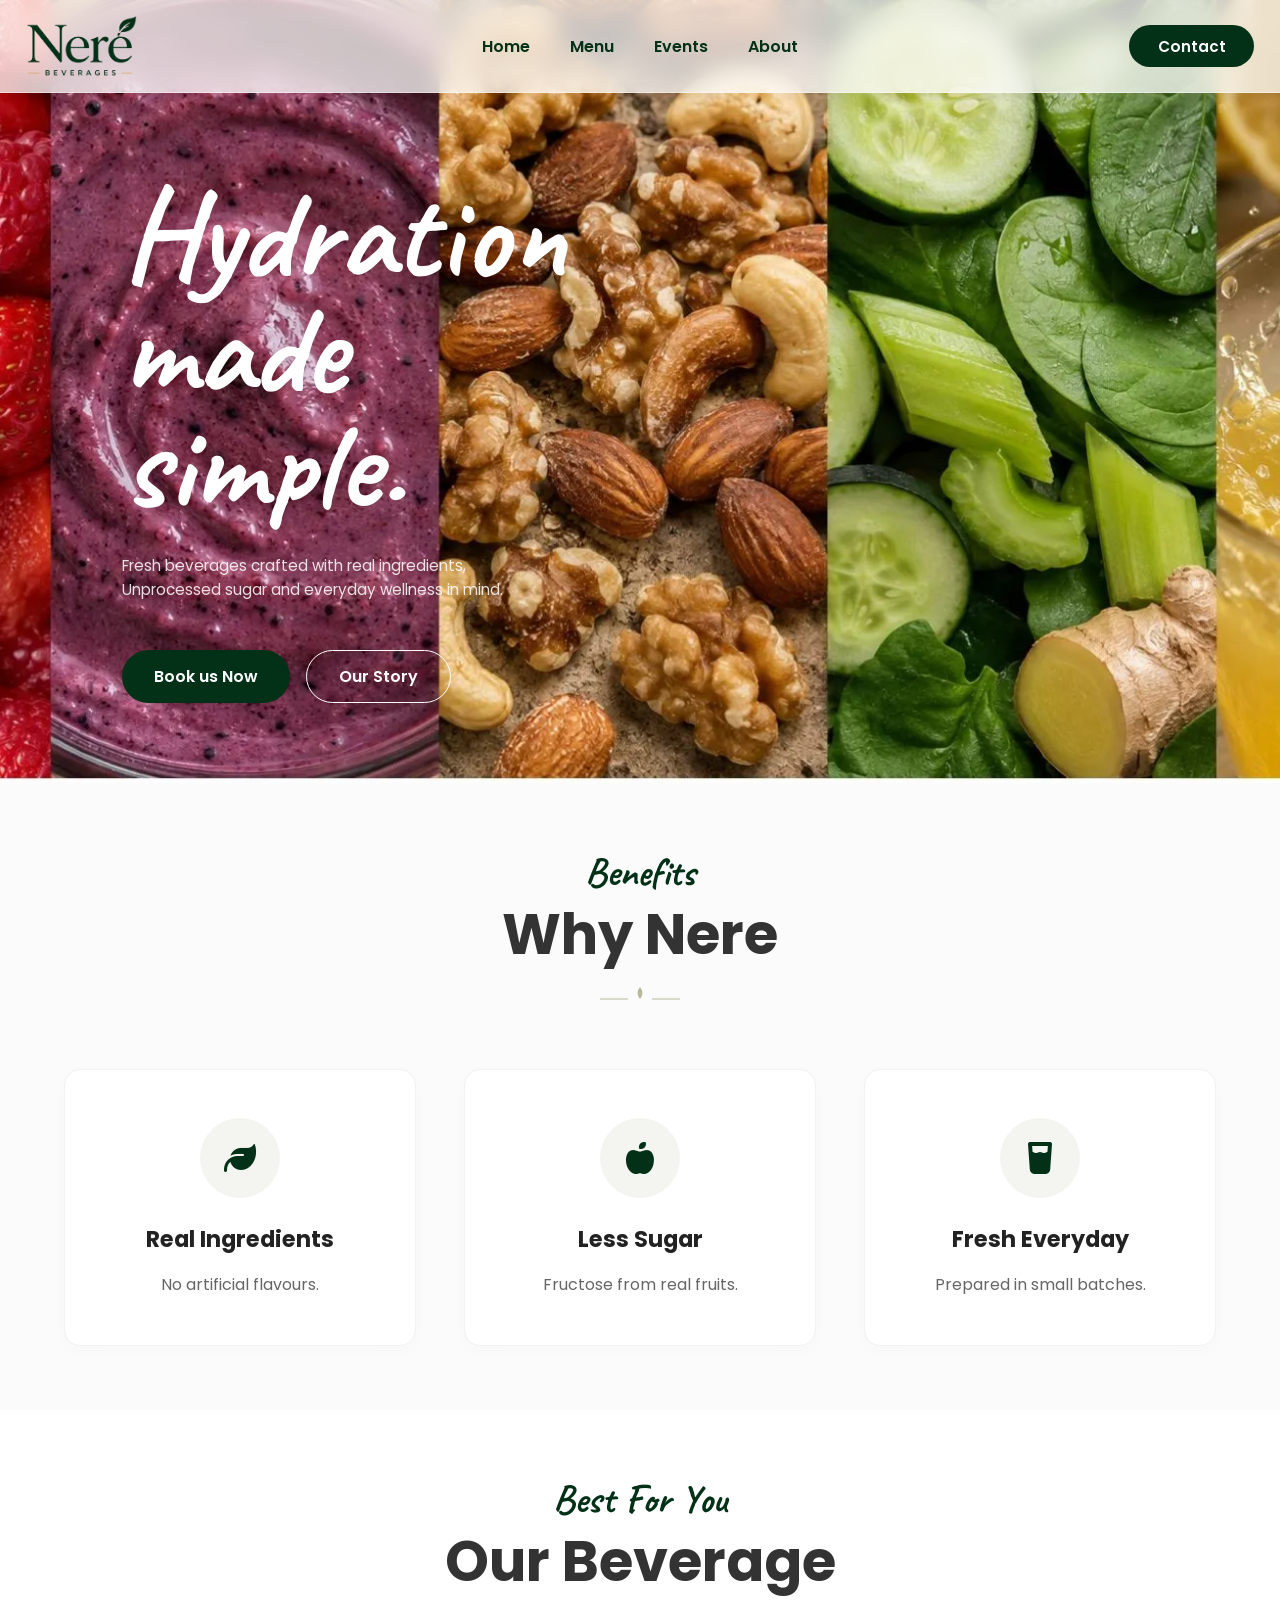
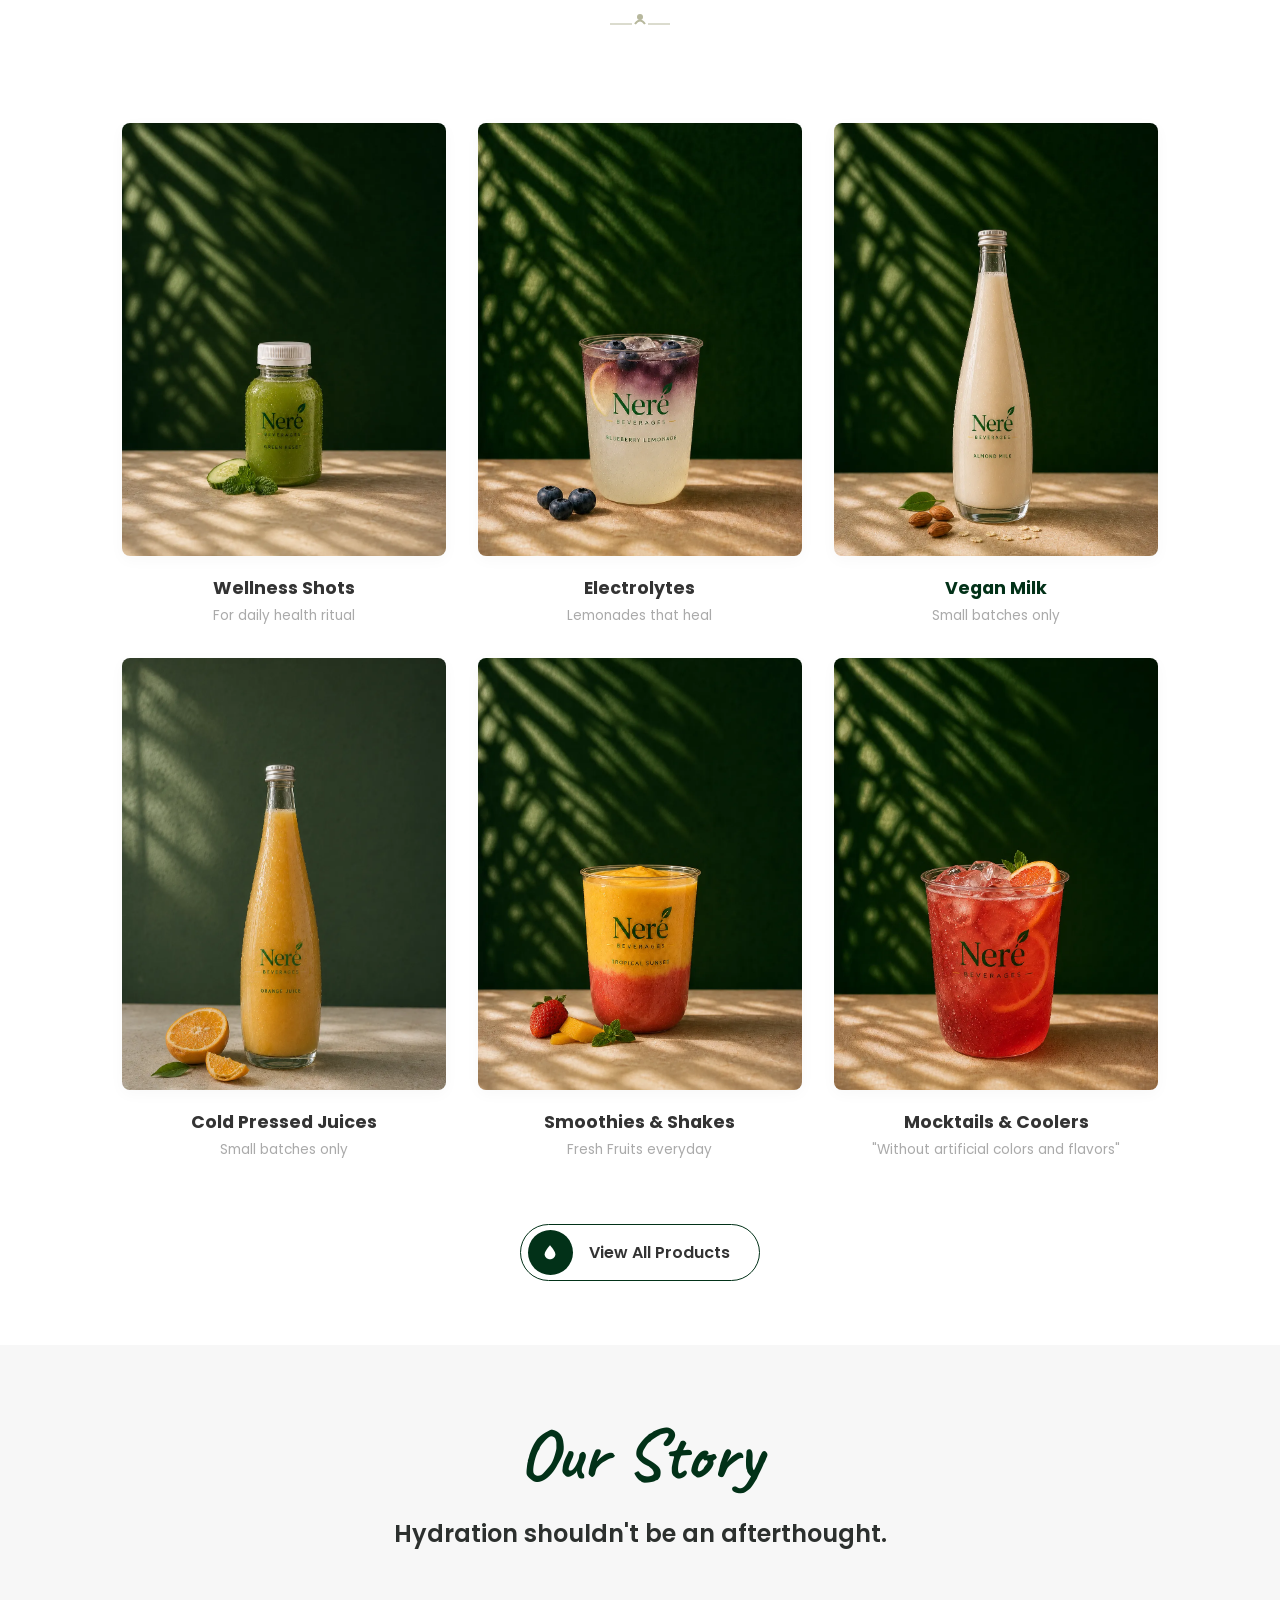
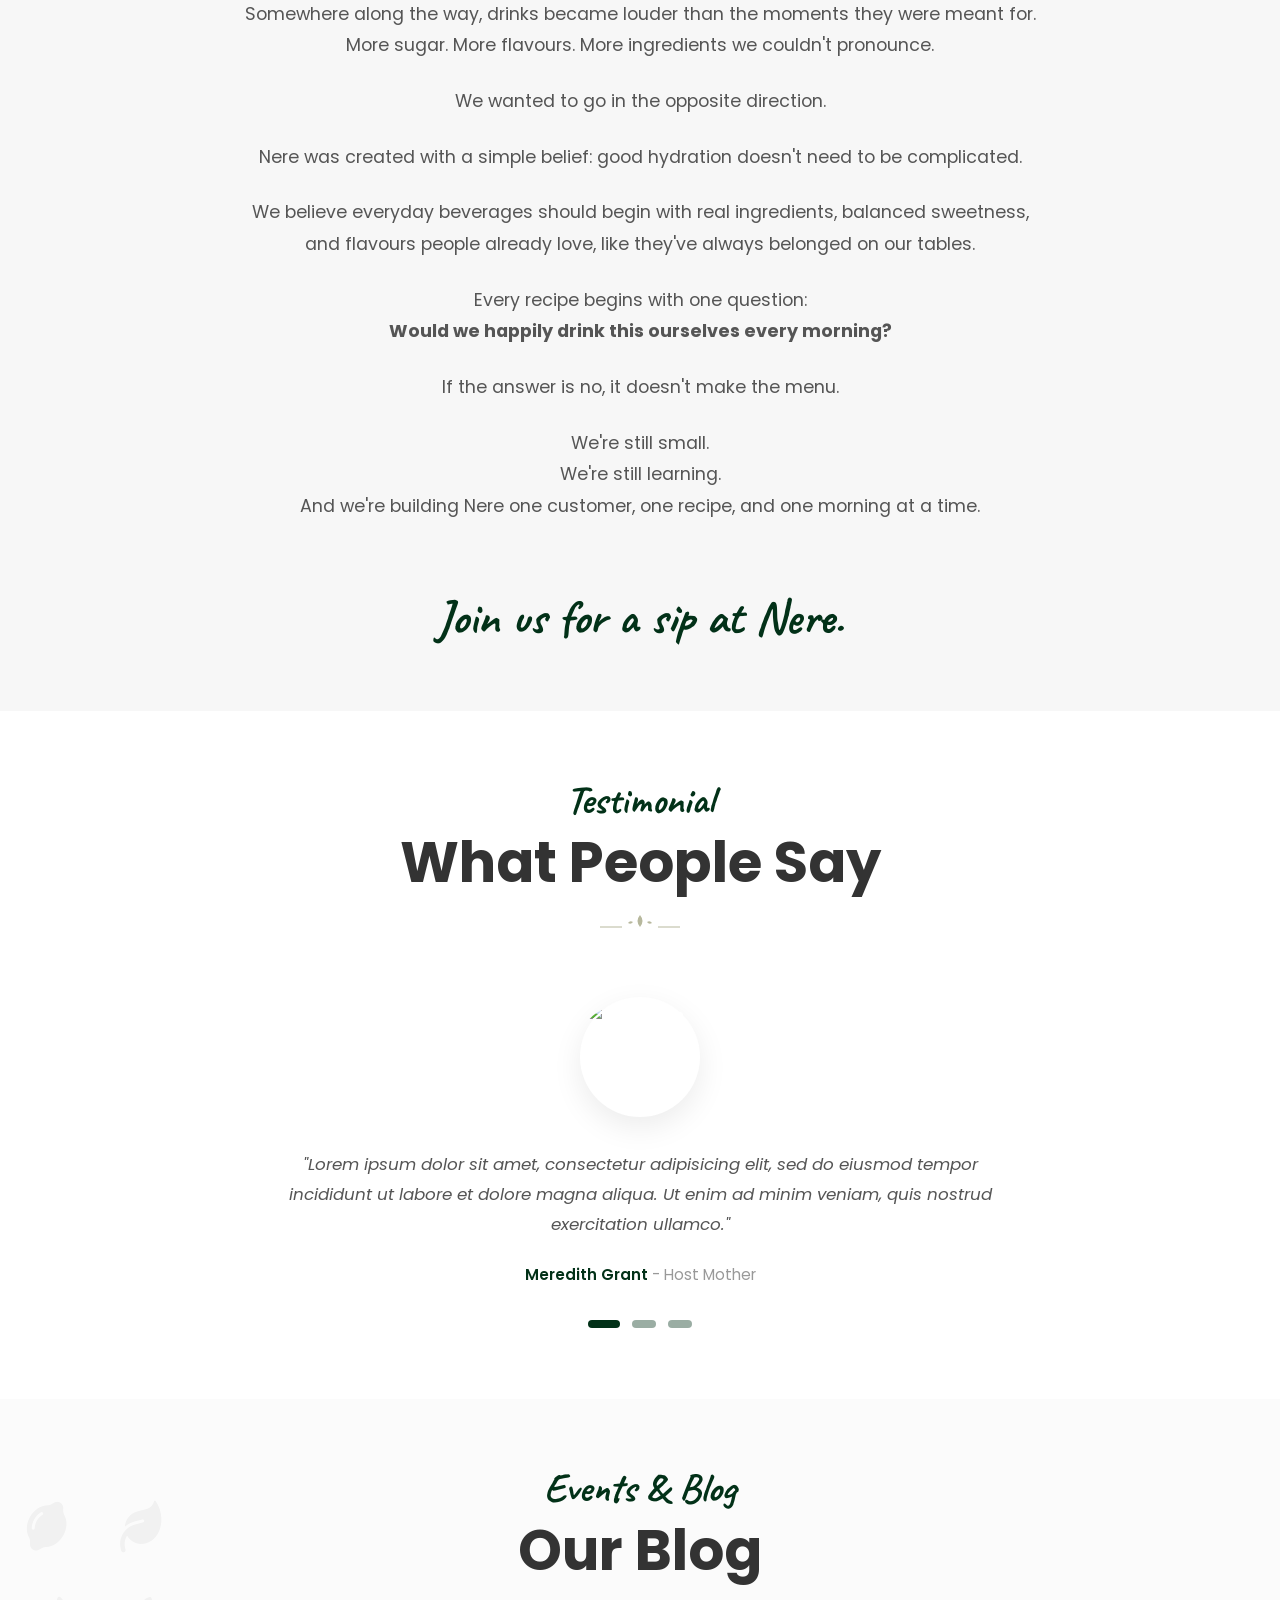
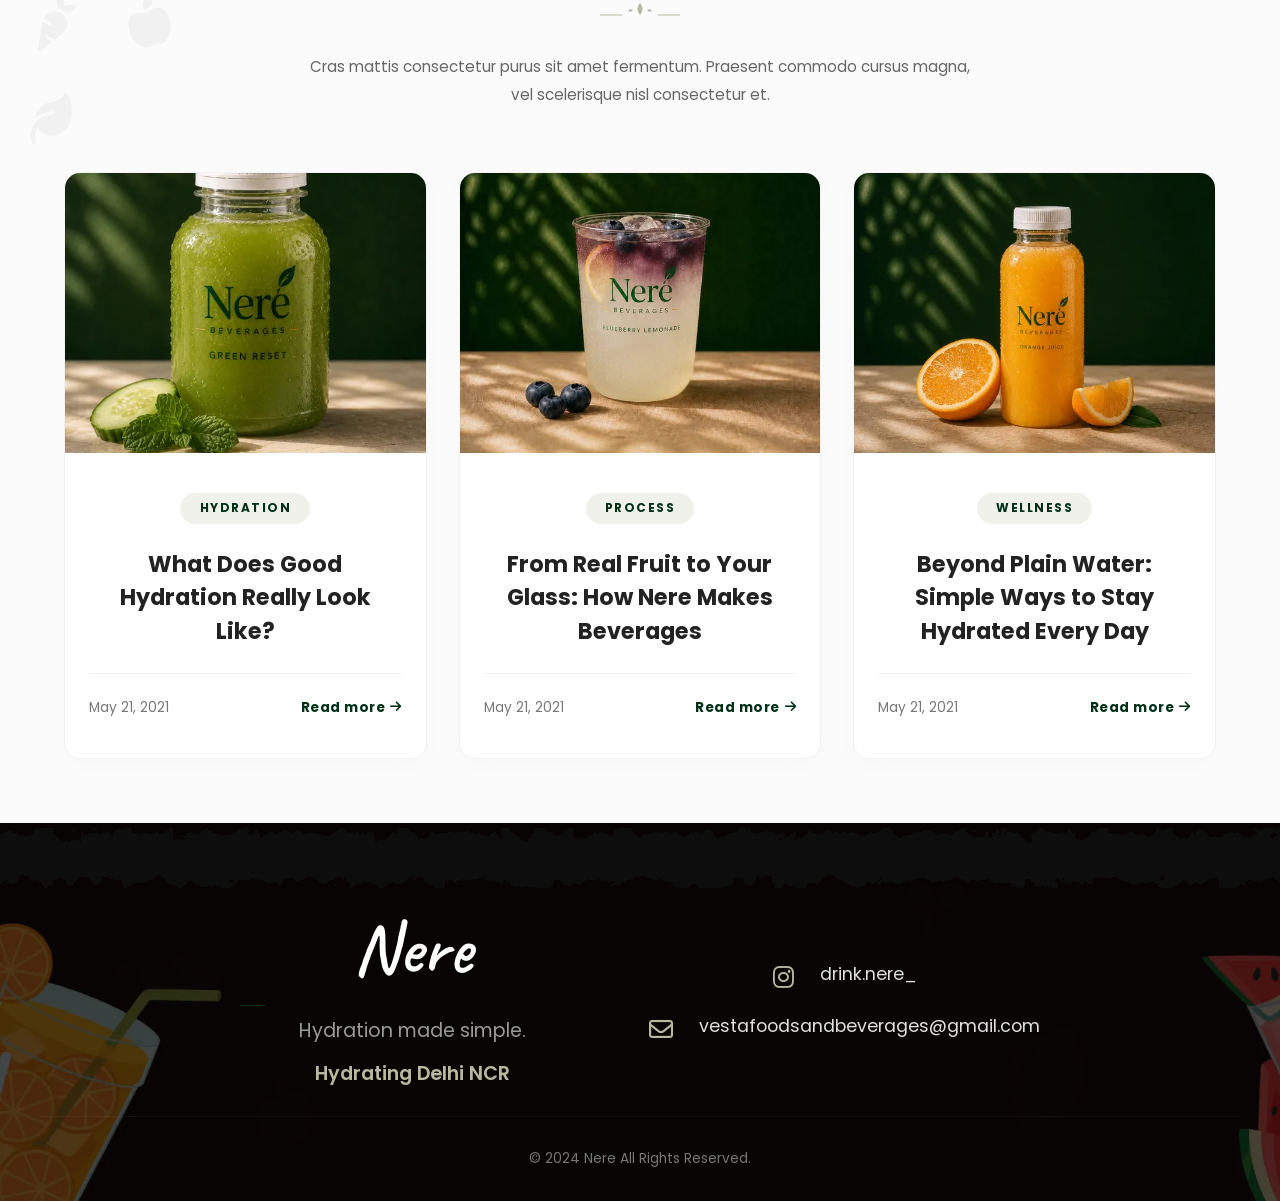
==== commit f45658b1: "changes" ====
--- a/index.html
+++ b/index.html
@@ -19,6 +19,12 @@
         <div class="logo">
             <img src="images/logo.png" alt="Foodily Logo" class="logo-img">
         </div>
+        <button class="mobile-menu-btn"
+            onclick="document.querySelector('.nav-links').classList.toggle('active'); this.classList.toggle('open');">
+            <span></span>
+            <span></span>
+            <span></span>
+        </button>
         <nav class="nav-links">
             <a href="#">Home</a>
             <a href="#">Menu</a>
@@ -48,47 +54,49 @@
     </main>
 
 
-    <!-- Fresh Fruit Juices Section -->
-    <section class="juices-section">
-        <div class="juices-left">
-            <img src="images/about-left.webp" alt="Fresh Fruit Juices" class="juices-img">
-        </div>
-        <div class="juices-right">
-            <h3 class="juices-subtitle">Drink For Health</h3>
-            <h2 class="juices-title">Fresh Fruit <span>Juices</span></h2>
-            <div class="separator">
-                <svg width="60" height="15" viewBox="0 0 60 15" fill="none" xmlns="http://www.w3.org/2000/svg">
-                    <circle cx="30" cy="5" r="3" fill="#b7b89d" />
-                    <path d="M25 12 Q30 5 35 12" stroke="#b7b89d" stroke-width="2" fill="none" />
-                    <line x1="0" y1="12" x2="22" y2="12" stroke="#b7b89d" stroke-width="1" />
-                    <line x1="38" y1="12" x2="60" y2="12" stroke="#b7b89d" stroke-width="1" />
-                </svg>
-            </div>
-            <p class="juices-text">Us percipit urbanitas referrentur ea. Mei at numquam molestiae intellegam. Ansed
-                dictas accumsan. Nam sint atqui voluptatibus an, pro ne malis semper perpetua. Nam sint atqui
-                voluptatibus an, pro ne malis semper perpetua.</p>
-            <button class="buy-now-btn outline-btn">
-                <span class="btn-icon">
-                    <svg width="16" height="16" viewBox="0 0 24 24" fill="none" xmlns="http://www.w3.org/2000/svg">
-                        <path
-                            d="M12 2C12 2 4 10.3 4 15.5C4 19.6421 7.58172 23 12 23C16.4183 23 20 19.6421 20 15.5C20 10.3 12 2 12 2Z"
-                            fill="#ffffff" />
+    <!-- Why Nere Section -->
+    <section class="why-nere-section">
+        <div class="why-nere-container">
+            <div class="why-nere-header">
+                <h3 class="beverage-subtitle">Benefits</h3>
+                <h2 class="beverage-title">Why Nere</h2>
+                <div class="separator center-separator">
+                    <svg width="80" height="20" viewBox="0 0 80 20" fill="none" xmlns="http://www.w3.org/2000/svg">
+                        <path d="M40 2 Q45 8 40 14 Q35 8 40 2 Z" fill="#b7b89d" />
+                        <line x1="0" y1="14" x2="28" y2="14" stroke="#b7b89d" stroke-width="1" />
+                        <line x1="52" y1="14" x2="80" y2="14" stroke="#b7b89d" stroke-width="1" />
                     </svg>
-                </span>
-                Buy Now
-            </button>
-        </div>
-
-        <!-- Sketch overlay on the right -->
-        <div class="sketch-overlay">
-            <svg width="100%" height="100%" viewBox="0 0 100 100" preserveAspectRatio="none"
-                xmlns="http://www.w3.org/2000/svg">
-                <!-- A simple stylized outline of a cup -->
-                <path d="M 20 20 L 80 20 L 70 90 L 30 90 Z" fill="none" stroke="#000" stroke-width="0.5"
-                    stroke-dasharray="2 2" opacity="0.5" />
-                <path d="M 15 20 L 85 20" fill="none" stroke="#000" stroke-width="0.5" opacity="0.5" />
-                <path d="M 45 5 L 55 20" fill="none" stroke="#000" stroke-width="0.5" opacity="0.5" />
-            </svg>
+                </div>
+            </div>
+
+            <div class="why-nere-grid">
+                <!-- Vector 1 -->
+                <div class="why-card">
+                    <div class="why-icon">
+                        <i class="fas fa-leaf"></i>
+                    </div>
+                    <h3 class="why-title">Real Ingredients</h3>
+                    <p class="why-text">No artificial flavours.</p>
+                </div>
+
+                <!-- Vector 2 -->
+                <div class="why-card">
+                    <div class="why-icon">
+                        <i class="fas fa-apple-whole"></i>
+                    </div>
+                    <h3 class="why-title">Less Sugar</h3>
+                    <p class="why-text">Fructose from real fruits.</p>
+                </div>
+
+                <!-- Vector 3 -->
+                <div class="why-card">
+                    <div class="why-icon">
+                        <i class="fas fa-glass-water"></i>
+                    </div>
+                    <h3 class="why-title">Fresh Everyday</h3>
+                    <p class="why-text">Prepared in small batches.</p>
+                </div>
+            </div>
         </div>
     </section>
 
@@ -109,44 +117,34 @@
 
         <div class="beverage-grid">
             <div class="beverage-card">
-                <img src="images/product1.webp" alt="Milkshake">
-                <h4>Milkshake</h4>
-                <p>3 products</p>
+                <img src="images/Nere_Wellnesshot_Greenreset.webp" alt="Wellness Shots">
+                <h4>Wellness Shots</h4>
+                <p>For daily health ritual</p>
             </div>
             <div class="beverage-card">
-                <img src="images/product2.webp" alt="Frappe">
-                <h4>Frappe</h4>
-                <p>3 products</p>
+                <img src="images/Nere_Lemonaded_Blueberrylemonade.webp" alt="Electrolytes">
+                <h4>Electrolytes</h4>
+                <p>Lemonades that heal</p>
             </div>
             <div class="beverage-card highlight-text">
-                <img src="images/product3.webp" alt="Boba Drinks">
-                <h4>Boba Drinks</h4>
-                <p>3 products</p>
+                <img src="images/Nere_Veganmilk_almondsleekbottle.webp" alt="Vegan Milk">
+                <h4>Vegan Milk</h4>
+                <p>Small batches only</p>
             </div>
             <div class="beverage-card">
-                <img src="images/product4.webp" alt="Mojito">
-                <h4>Mojito</h4>
-                <p>3 products</p>
+                <img src="images/Nere_coldpressed_orangejuicesleekbottle.webp" alt="Cold Pressed Juices">
+                <h4>Cold Pressed Juices</h4>
+                <p>Small batches only</p>
             </div>
             <div class="beverage-card">
-                <img src="images/product5.webp" alt="Slushy">
-                <h4>Slushy</h4>
-                <p>3 products</p>
+                <img src="images/Nere_Smoothies_Tropical.webp" alt="Smoothies & Shakes">
+                <h4>Smoothies & Shakes</h4>
+                <p>Fresh Fruits everyday</p>
             </div>
             <div class="beverage-card">
-                <img src="images/product6.webp" alt="Hot Chocolate">
-                <h4>Hot Chocolate</h4>
-                <p>3 products</p>
-            </div>
-            <div class="beverage-card highlight-text">
-                <img src="images/product7.webp" alt="smoothie">
-                <h4>smoothie</h4>
-                <p>3 products</p>
-            </div>
-            <div class="beverage-card">
-                <img src="images/product8.webp" alt="coffee">
-                <h4>coffee</h4>
-                <p>3 products</p>
+                <img src="images/mocktail.webp" alt="Mocktails & Coolers">
+                <h4>Mocktails & Coolers</h4>
+                <p>"Without artificial colors and flavors"</p>
             </div>
         </div>
 
@@ -164,201 +162,31 @@
         </div>
     </section>
 
-    <!-- Deals Section -->
-    <section class="deals-section">
-        <!-- Top Splash facing down with color of previous section #fbfbfb -->
-        <div class="deals-top-splash">
-            <svg preserveAspectRatio="none" viewBox="0 0 1440 80" fill="none" xmlns="http://www.w3.org/2000/svg">
-                <path d="M0 0H1440V40C1440 40 1320 80 1080 60C840 40 720 70 480 50C240 30 120 80 0 60V0Z"
-                    fill="#fbfbfb" />
-            </svg>
-        </div>
-
-        <div class="deals-content">
-            <div class="deals-circle">
-                <div class="circle-sketch">
-                    <svg width="100%" height="100%" viewBox="0 0 100 100" fill="none"
-                        xmlns="http://www.w3.org/2000/svg">
-                        <path d="M20 10 L80 10 L65 70 L35 70 Z" stroke="#ffffff" stroke-width="0.5"
-                            stroke-dasharray="2 2" opacity="0.3" />
-                        <path d="M45 70 L45 90 L25 90 L75 90 L55 90 L55 70" stroke="#ffffff" stroke-width="0.5"
-                            opacity="0.3" />
-                    </svg>
-                </div>
-                <h4 class="deals-subtitle">30% Off For Juice</h4>
-                <h2 class="deals-title">Big Deals of the Week</h2>
-                <p class="deals-text">Us percipit urbanitas referrentur ea. Mei at numquam molestiae intellegam. Ansed
-                    dictas accumsan.</p>
-                <h5 class="deals-prompt">To Get New Of Our Deals</h5>
-                <form class="deals-form">
-                    <input type="email" placeholder="type your email" required>
-                    <button type="button">
-                        <i class="fas fa-paper-plane"></i>
-                    </button>
-                </form>
-            </div>
-        </div>
-
-        <!-- Bottom Splash facing up with color of next section #ffffff -->
-        <div class="deals-bottom-splash">
-            <svg preserveAspectRatio="none" viewBox="0 0 1440 80" fill="none" xmlns="http://www.w3.org/2000/svg">
-                <path d="M0 80H1440V40C1440 40 1320 0 1080 20C840 40 720 10 480 30C240 50 120 0 0 20V80Z"
-                    fill="#ffffff" />
-            </svg>
-        </div>
-    </section>
-
-    <!-- Detox Smoothie Recipe Section -->
-    <section class="recipe-section">
-        <!-- Faint background text -->
-        <div class="bg-text">yummy</div>
-
-        <!-- Floating elements -->
-        <i class="fas fa-leaf floating-leaf leaf-1"></i>
-        <i class="fas fa-leaf floating-leaf leaf-2"></i>
-
-        <div class="recipe-header">
-            <h3 class="beverage-subtitle">Best For You</h3>
-            <h2 class="beverage-title">Detox Smoothie Recipe</h2>
-            <div class="separator center-separator">
-                <svg width="60" height="15" viewBox="0 0 60 15" fill="none" xmlns="http://www.w3.org/2000/svg">
-                    <circle cx="30" cy="5" r="3" fill="#b7b89d" />
-                    <path d="M25 12 Q30 5 35 12" stroke="#b7b89d" stroke-width="2" fill="none" />
-                    <line x1="0" y1="12" x2="22" y2="12" stroke="#b7b89d" stroke-width="1" />
-                    <line x1="38" y1="12" x2="60" y2="12" stroke="#b7b89d" stroke-width="1" />
-                </svg>
-            </div>
-        </div>
-
-        <div class="recipe-content">
-            <!-- Concentric circles -->
-            <div class="concentric-circles">
-                <div class="circle-1"></div>
-                <div class="circle-2"></div>
-                <div class="circle-3"></div>
-            </div>
-
-            <!-- Center Bottle -->
-            <div class="recipe-bottle">
-                <!-- Using placeholder image since generation quota was reached -->
-                <img src="https://images.unsplash.com/photo-1622597467836-f38240662c8b?w=400&auto=format&fit=crop"
-                    alt="Detox Smoothie" class="bottle-img">
-            </div>
-
-            <!-- Ingredients -->
-            <div class="ingredient item-left item-1">
-                <div class="ingredient-text">
-                    <h4>Cucumber</h4>
-                    <p>Us percipit urbanitas referrentur ea. Mei at numquam molestiae</p>
-                </div>
-                <div class="ingredient-icon">
-                    <i class="fas fa-seedling"></i>
-                </div>
-            </div>
-
-            <div class="ingredient item-left item-2">
-                <div class="ingredient-text">
-                    <h4>Apple</h4>
-                    <p>Us percipit urbanitas referrentur ea. Mei at numquam molestiae</p>
-                </div>
-                <div class="ingredient-icon">
-                    <i class="fas fa-apple-whole"></i>
-                </div>
-            </div>
-
-            <div class="ingredient item-right item-3">
-                <div class="ingredient-icon">
-                    <i class="fas fa-lemon"></i>
-                </div>
-                <div class="ingredient-text">
-                    <h4>Lemon</h4>
-                    <p>Us percipit urbanitas referrentur ea. Mei at numquam molestiae</p>
-                </div>
-            </div>
-
-            <div class="ingredient item-right item-4">
-                <div class="ingredient-icon">
-                    <i class="fas fa-droplet"></i>
-                </div>
-                <div class="ingredient-text">
-                    <h4>Fresh Water</h4>
-                    <p>Us percipit urbanitas referrentur ea. Mei at numquam molestiae</p>
-                </div>
-            </div>
-        </div>
-    </section>
-
-    <!-- Upcoming Beverage Section -->
-    <section class="upcoming-section">
-        <div class="upcoming-left">
-            <h2 class="upcoming-title">Upcoming Our<br>Beverage</h2>
-            <div class="separator">
-                <svg width="80" height="20" viewBox="0 0 80 20" fill="none" xmlns="http://www.w3.org/2000/svg">
-                    <path d="M40 18 C33 18 33 5 40 5 C47 5 47 18 40 18 Z" fill="#b7b89d" />
-                    <path d="M40 5 L40 18" stroke="#f7f3e8" stroke-width="1" />
-                    <circle cx="33" cy="14" r="1.5" fill="#b7b89d" />
-                    <circle cx="47" cy="14" r="1.5" fill="#b7b89d" />
-                    <line x1="0" y1="18" x2="28" y2="18" stroke="#b7b89d" stroke-width="1" />
-                    <line x1="52" y1="18" x2="80" y2="18" stroke="#b7b89d" stroke-width="1" />
-                </svg>
-            </div>
-            <p class="upcoming-text">Lorem ipsum dolor sit amet, consectetur adipisicing elit, sed do eiusmod tempor
-                incididunt ut labore et dolore magna aliqua. Ut enim ad minim veniam, quis nostrud exercitation ullamco
-                laboris nisi ut aliquip ex ea commodo consequat.</p>
-
-            <button class="buy-now-btn outline-btn">
-                <span class="btn-icon">
-                    <svg width="16" height="16" viewBox="0 0 24 24" fill="none" xmlns="http://www.w3.org/2000/svg">
-                        <path
-                            d="M12 2C12 2 4 10.3 4 15.5C4 19.6421 7.58172 23 12 23C16.4183 23 20 19.6421 20 15.5C20 10.3 12 2 12 2Z"
-                            fill="#ffffff" />
-                    </svg>
-                </span>
-                All Product
-            </button>
-
-            <!-- Floating Elements with CSS Art -->
-            <div class="floating-items">
-                <div class="css-avocado"></div>
-                <div class="css-lime"></div>
-                <div class="css-leaf"></div>
-            </div>
-        </div>
-
-        <div class="upcoming-right">
-            <!-- Filter definition for ragged edge -->
-            <svg width="0" height="0">
-                <filter id="ragged-filter">
-                    <feTurbulence type="fractalNoise" baseFrequency="0.04" numOctaves="3" result="noise" />
-                    <feDisplacementMap in="SourceGraphic" in2="noise" scale="25" xChannelSelector="R"
-                        yChannelSelector="G" />
-                </filter>
-            </svg>
-            <div class="ragged-edge"></div>
-            <img src="images/right-1.webp" alt="Upcoming Beverage" class="upcoming-right-img">
-        </div>
-    </section>
-
     <!-- Our Story Section -->
     <section id="our-story" class="story-section">
         <div class="story-container">
             <h2 class="story-title">Our Story</h2>
             <p class="story-subtitle">Hydration shouldn't be an afterthought.</p>
-            
-            <p class="story-text">Somewhere along the way, drinks became louder than the moments they were meant for. More sugar. More flavours. More ingredients we couldn't pronounce.</p>
-            
+
+            <p class="story-text">Somewhere along the way, drinks became louder than the moments they were meant for.
+                More sugar. More flavours. More ingredients we couldn't pronounce.</p>
+
             <p class="story-text">We wanted to go in the opposite direction.</p>
-            
-            <p class="story-text">Nere was created with a simple belief: good hydration doesn't need to be complicated.</p>
-            
-            <p class="story-text">We believe everyday beverages should begin with real ingredients, balanced sweetness, and flavours people already love, like they've always belonged on our tables.</p>
-            
-            <p class="story-text">Every recipe begins with one question:<br><strong>Would we happily drink this ourselves every morning?</strong></p>
-            
+
+            <p class="story-text">Nere was created with a simple belief: good hydration doesn't need to be complicated.
+            </p>
+
+            <p class="story-text">We believe everyday beverages should begin with real ingredients, balanced sweetness,
+                and flavours people already love, like they've always belonged on our tables.</p>
+
+            <p class="story-text">Every recipe begins with one question:<br><strong>Would we happily drink this
+                    ourselves every morning?</strong></p>
+
             <p class="story-text">If the answer is no, it doesn't make the menu.</p>
-            
-            <p class="story-text">We're still small.<br>We're still learning.<br>And we're building Nere one customer, one recipe, and one morning at a time.</p>
-            
+
+            <p class="story-text">We're still small.<br>We're still learning.<br>And we're building Nere one customer,
+                one recipe, and one morning at a time.</p>
+
             <h3 class="story-footer">Join us for a sip at Nere.</h3>
         </div>
     </section>
@@ -427,7 +255,6 @@
             </div>
         </div>
     </section>
-
     <!-- Blog Section -->
     <section class="blog-section">
         <div class="blog-pattern">
@@ -444,8 +271,8 @@
         </div>
 
         <div class="blog-header">
-            <h3 class="beverage-subtitle">News & Recipe</h3>
-            <h2 class="beverage-title">Our Fruitsome Blog</h2>
+            <h3 class="beverage-subtitle">Events & Blog</h3>
+            <h2 class="beverage-title">Our Blog</h2>
             <div class="separator center-separator">
                 <svg width="80" height="20" viewBox="0 0 80 20" fill="none" xmlns="http://www.w3.org/2000/svg">
                     <path d="M40 2 Q45 8 40 14 Q35 8 40 2 Z" fill="#b7b89d" />
@@ -470,14 +297,11 @@
                     </div>
                 </div>
                 <div class="blog-content">
-                    <span class="blog-tag">SMOOTHIE</span>
-                    <h4 class="blog-title">Broad bean and goats' cheese bruschetta</h4>
-                    <div class="blog-meta">
+                    <span class="blog-tag">HYDRATION</span>
+                    <h4 class="blog-title">What Does Good Hydration Really Look Like?</h4>
+                    <div class="blog-meta" style="justify-content: space-between;">
                         <span>May 21, 2021</span>
-                        <span class="dot-separator">•</span>
-                        <span>2 Comments</span>
-                        <span class="dot-separator">•</span>
-                        <span>Share</span>
+                        <a href="#" class="read-more-link">Read more <i class="fas fa-arrow-right"></i></a>
                     </div>
                 </div>
             </div>
@@ -492,14 +316,11 @@
                     </div>
                 </div>
                 <div class="blog-content">
-                    <span class="blog-tag">SMOOTHIE</span>
-                    <h4 class="blog-title">Broad bean and goats' cheese bruschetta</h4>
-                    <div class="blog-meta">
+                    <span class="blog-tag">PROCESS</span>
+                    <h4 class="blog-title">From Real Fruit to Your Glass: How Nere Makes Beverages</h4>
+                    <div class="blog-meta" style="justify-content: space-between;">
                         <span>May 21, 2021</span>
-                        <span class="dot-separator">•</span>
-                        <span>2 Comments</span>
-                        <span class="dot-separator">•</span>
-                        <span>Share</span>
+                        <a href="#" class="read-more-link">Read more <i class="fas fa-arrow-right"></i></a>
                     </div>
                 </div>
             </div>
@@ -514,22 +335,238 @@
                     </div>
                 </div>
                 <div class="blog-content">
-                    <span class="blog-tag">SMOOTHIE</span>
-                    <h4 class="blog-title">Broad bean and goats' cheese bruschetta</h4>
-                    <div class="blog-meta">
+                    <span class="blog-tag">WELLNESS</span>
+                    <h4 class="blog-title">Beyond Plain Water: Simple Ways to Stay Hydrated Every Day</h4>
+                    <div class="blog-meta" style="justify-content: space-between;">
                         <span>May 21, 2021</span>
-                        <span class="dot-separator">•</span>
-                        <span>2 Comments</span>
-                        <span class="dot-separator">•</span>
-                        <span>Share</span>
-                    </div>
-                </div>
-            </div>
+                        <a href="#" class="read-more-link">Read more <i class="fas fa-arrow-right"></i></a>
+                    </div>
+                </div>
+            </div>
+        </div>
+    </section>
+
+    <!-- Fresh Fruit Juices Section -->
+    <section class="juices-section" style="display: none;">
+        <div class="juices-left">
+            <img src="images/about-left.webp" alt="Fresh Fruit Juices" class="juices-img">
+        </div>
+        <div class="juices-right">
+            <h3 class="juices-subtitle">Drink For Health</h3>
+            <h2 class="juices-title">Fresh Fruit <span>Juices</span></h2>
+            <div class="separator">
+                <svg width="60" height="15" viewBox="0 0 60 15" fill="none" xmlns="http://www.w3.org/2000/svg">
+                    <circle cx="30" cy="5" r="3" fill="#b7b89d" />
+                    <path d="M25 12 Q30 5 35 12" stroke="#b7b89d" stroke-width="2" fill="none" />
+                    <line x1="0" y1="12" x2="22" y2="12" stroke="#b7b89d" stroke-width="1" />
+                    <line x1="38" y1="12" x2="60" y2="12" stroke="#b7b89d" stroke-width="1" />
+                </svg>
+            </div>
+            <p class="juices-text">Us percipit urbanitas referrentur ea. Mei at numquam molestiae intellegam. Ansed
+                dictas accumsan. Nam sint atqui voluptatibus an, pro ne malis semper perpetua. Nam sint atqui
+                voluptatibus an, pro ne malis semper perpetua.</p>
+            <button class="buy-now-btn outline-btn">
+                <span class="btn-icon">
+                    <svg width="16" height="16" viewBox="0 0 24 24" fill="none" xmlns="http://www.w3.org/2000/svg">
+                        <path
+                            d="M12 2C12 2 4 10.3 4 15.5C4 19.6421 7.58172 23 12 23C16.4183 23 20 19.6421 20 15.5C20 10.3 12 2 12 2Z"
+                            fill="#ffffff" />
+                    </svg>
+                </span>
+                Buy Now
+            </button>
+        </div>
+
+        <!-- Sketch overlay on the right -->
+        <div class="sketch-overlay">
+            <svg width="100%" height="100%" viewBox="0 0 100 100" preserveAspectRatio="none"
+                xmlns="http://www.w3.org/2000/svg">
+                <!-- A simple stylized outline of a cup -->
+                <path d="M 20 20 L 80 20 L 70 90 L 30 90 Z" fill="none" stroke="#000" stroke-width="0.5"
+                    stroke-dasharray="2 2" opacity="0.5" />
+                <path d="M 15 20 L 85 20" fill="none" stroke="#000" stroke-width="0.5" opacity="0.5" />
+                <path d="M 45 5 L 55 20" fill="none" stroke="#000" stroke-width="0.5" opacity="0.5" />
+            </svg>
+        </div>
+    </section>
+
+    <!-- Deals Section -->
+    <section class="deals-section" style="display: none;">
+        <!-- Top Splash facing down with color of previous section #fbfbfb -->
+        <div class="deals-top-splash">
+            <svg preserveAspectRatio="none" viewBox="0 0 1440 80" fill="none" xmlns="http://www.w3.org/2000/svg">
+                <path d="M0 0H1440V40C1440 40 1320 80 1080 60C840 40 720 70 480 50C240 30 120 80 0 60V0Z"
+                    fill="#fbfbfb" />
+            </svg>
+        </div>
+
+        <div class="deals-content">
+            <div class="deals-circle">
+                <div class="circle-sketch">
+                    <svg width="100%" height="100%" viewBox="0 0 100 100" fill="none"
+                        xmlns="http://www.w3.org/2000/svg">
+                        <path d="M20 10 L80 10 L65 70 L35 70 Z" stroke="#ffffff" stroke-width="0.5"
+                            stroke-dasharray="2 2" opacity="0.3" />
+                        <path d="M45 70 L45 90 L25 90 L75 90 L55 90 L55 70" stroke="#ffffff" stroke-width="0.5"
+                            opacity="0.3" />
+                    </svg>
+                </div>
+                <h4 class="deals-subtitle">30% Off For Juice</h4>
+                <h2 class="deals-title">Big Deals of the Week</h2>
+                <p class="deals-text">Us percipit urbanitas referrentur ea. Mei at numquam molestiae intellegam. Ansed
+                    dictas accumsan.</p>
+                <h5 class="deals-prompt">To Get New Of Our Deals</h5>
+                <form class="deals-form">
+                    <input type="email" placeholder="type your email" required>
+                    <button type="button">
+                        <i class="fas fa-paper-plane"></i>
+                    </button>
+                </form>
+            </div>
+        </div>
+
+        <!-- Bottom Splash facing up with color of next section #ffffff -->
+        <div class="deals-bottom-splash">
+            <svg preserveAspectRatio="none" viewBox="0 0 1440 80" fill="none" xmlns="http://www.w3.org/2000/svg">
+                <path d="M0 80H1440V40C1440 40 1320 0 1080 20C840 40 720 10 480 30C240 50 120 0 0 20V80Z"
+                    fill="#ffffff" />
+            </svg>
+        </div>
+    </section>
+
+    <!-- Detox Smoothie Recipe Section -->
+    <section class="recipe-section" style="display: none;">
+        <!-- Faint background text -->
+        <div class="bg-text">yummy</div>
+
+        <!-- Floating elements -->
+        <i class="fas fa-leaf floating-leaf leaf-1"></i>
+        <i class="fas fa-leaf floating-leaf leaf-2"></i>
+
+        <div class="recipe-header">
+            <h3 class="beverage-subtitle">Best For You</h3>
+            <h2 class="beverage-title">Detox Smoothie Recipe</h2>
+            <div class="separator center-separator">
+                <svg width="60" height="15" viewBox="0 0 60 15" fill="none" xmlns="http://www.w3.org/2000/svg">
+                    <circle cx="30" cy="5" r="3" fill="#b7b89d" />
+                    <path d="M25 12 Q30 5 35 12" stroke="#b7b89d" stroke-width="2" fill="none" />
+                    <line x1="0" y1="12" x2="22" y2="12" stroke="#b7b89d" stroke-width="1" />
+                    <line x1="38" y1="12" x2="60" y2="12" stroke="#b7b89d" stroke-width="1" />
+                </svg>
+            </div>
+        </div>
+
+        <div class="recipe-content">
+            <!-- Concentric circles -->
+            <div class="concentric-circles">
+                <div class="circle-1"></div>
+                <div class="circle-2"></div>
+                <div class="circle-3"></div>
+            </div>
+
+            <!-- Center Bottle -->
+            <div class="recipe-bottle">
+                <!-- Using placeholder image since generation quota was reached -->
+                <img src="https://images.unsplash.com/photo-1622597467836-f38240662c8b?w=400&auto=format&fit=crop"
+                    alt="Detox Smoothie" class="bottle-img">
+            </div>
+
+            <!-- Ingredients -->
+            <div class="ingredient item-left item-1">
+                <div class="ingredient-text">
+                    <h4>Cucumber</h4>
+                    <p>Us percipit urbanitas referrentur ea. Mei at numquam molestiae</p>
+                </div>
+                <div class="ingredient-icon">
+                    <i class="fas fa-seedling"></i>
+                </div>
+            </div>
+
+            <div class="ingredient item-left item-2">
+                <div class="ingredient-text">
+                    <h4>Apple</h4>
+                    <p>Us percipit urbanitas referrentur ea. Mei at numquam molestiae</p>
+                </div>
+                <div class="ingredient-icon">
+                    <i class="fas fa-apple-whole"></i>
+                </div>
+            </div>
+
+            <div class="ingredient item-right item-3">
+                <div class="ingredient-icon">
+                    <i class="fas fa-lemon"></i>
+                </div>
+                <div class="ingredient-text">
+                    <h4>Lemon</h4>
+                    <p>Us percipit urbanitas referrentur ea. Mei at numquam molestiae</p>
+                </div>
+            </div>
+
+            <div class="ingredient item-right item-4">
+                <div class="ingredient-icon">
+                    <i class="fas fa-droplet"></i>
+                </div>
+                <div class="ingredient-text">
+                    <h4>Fresh Water</h4>
+                    <p>Us percipit urbanitas referrentur ea. Mei at numquam molestiae</p>
+                </div>
+            </div>
+        </div>
+    </section>
+
+    <!-- Upcoming Beverage Section -->
+    <section class="upcoming-section" style="display: none;">
+        <div class="upcoming-left">
+            <h2 class="upcoming-title">Upcoming Our<br>Beverage</h2>
+            <div class="separator">
+                <svg width="80" height="20" viewBox="0 0 80 20" fill="none" xmlns="http://www.w3.org/2000/svg">
+                    <path d="M40 18 C33 18 33 5 40 5 C47 5 47 18 40 18 Z" fill="#b7b89d" />
+                    <path d="M40 5 L40 18" stroke="#f7f3e8" stroke-width="1" />
+                    <circle cx="33" cy="14" r="1.5" fill="#b7b89d" />
+                    <circle cx="47" cy="14" r="1.5" fill="#b7b89d" />
+                    <line x1="0" y1="18" x2="28" y2="18" stroke="#b7b89d" stroke-width="1" />
+                    <line x1="52" y1="18" x2="80" y2="18" stroke="#b7b89d" stroke-width="1" />
+                </svg>
+            </div>
+            <p class="upcoming-text">Lorem ipsum dolor sit amet, consectetur adipisicing elit, sed do eiusmod tempor
+                incididunt ut labore et dolore magna aliqua. Ut enim ad minim veniam, quis nostrud exercitation ullamco
+                laboris nisi ut aliquip ex ea commodo consequat.</p>
+
+            <button class="buy-now-btn outline-btn">
+                <span class="btn-icon">
+                    <svg width="16" height="16" viewBox="0 0 24 24" fill="none" xmlns="http://www.w3.org/2000/svg">
+                        <path
+                            d="M12 2C12 2 4 10.3 4 15.5C4 19.6421 7.58172 23 12 23C16.4183 23 20 19.6421 20 15.5C20 10.3 12 2 12 2Z"
+                            fill="#ffffff" />
+                    </svg>
+                </span>
+                All Product
+            </button>
+
+            <!-- Floating Elements with CSS Art -->
+            <div class="floating-items">
+                <div class="css-avocado"></div>
+                <div class="css-lime"></div>
+                <div class="css-leaf"></div>
+            </div>
+        </div>
+
+        <div class="upcoming-right">
+            <!-- Filter definition for ragged edge -->
+            <svg width="0" height="0">
+                <filter id="ragged-filter">
+                    <feTurbulence type="fractalNoise" baseFrequency="0.04" numOctaves="3" result="noise" />
+                    <feDisplacementMap in="SourceGraphic" in2="noise" scale="25" xChannelSelector="R"
+                        yChannelSelector="G" />
+                </filter>
+            </svg>
+            <div class="ragged-edge"></div>
+            <img src="images/right-1.webp" alt="Upcoming Beverage" class="upcoming-right-img">
         </div>
     </section>
 
     <!-- Gallery Feed Section -->
-    <section class="gallery-feed">
+    <section class="gallery-feed" style="display: none;">
         <div class="gallery-row">
             <div class="gallery-item">
                 <img src="images/400400-1.webp" alt="Orange slice">
@@ -570,21 +607,28 @@
         </div>
 
         <div class="footer-container">
-            <div class="footer-grid" style="grid-template-columns: 1fr 1fr; max-width: 800px; margin: 0 auto; text-align: center; gap: 4rem;">
+            <div class="footer-grid"
+                style="grid-template-columns: 1fr 1fr; max-width: 800px; margin: 0 auto; text-align: center; gap: 4rem;">
                 <div class="footer-col">
-                    <h2 class="footer-heading" style="font-family: 'Caveat', cursive; font-size: 4.5rem; color: #ffffff; margin-bottom: 0.5rem;">Nere</h2>
+                    <h2 class="footer-heading"
+                        style="font-family: 'Caveat', cursive; font-size: 4.5rem; color: #ffffff; margin-bottom: 0.5rem;">
+                        Nere</h2>
                     <p class="footer-text" style="font-size: 1.2rem; margin-bottom: 0.5rem;">Hydration made simple.</p>
-                    <p class="footer-text" style="font-size: 1.2rem; font-weight: 600; color: #b7b89d;">Hydrating Delhi NCR</p>
+                    <p class="footer-text" style="font-size: 1.2rem; font-weight: 600; color: #b7b89d;">Hydrating Delhi
+                        NCR</p>
                 </div>
 
                 <div class="footer-col" style="display: flex; flex-direction: column; justify-content: center;">
-                    <div class="footer-contact-item" style="justify-content: center; font-size: 1.1rem; margin-bottom: 1.5rem;">
+                    <div class="footer-contact-item"
+                        style="justify-content: center; font-size: 1.1rem; margin-bottom: 1.5rem;">
                         <i class="fab fa-instagram" style="color: #b7b89d; font-size: 1.5rem; margin-right: 10px;"></i>
-                        <a href="https://instagram.com/drink.nere" style="color: #e0e0e0; text-decoration: none;">drink.nere</a>
+                        <a href="https://www.instagram.com/drink.nere_/"
+                            style="color: #e0e0e0; text-decoration: none;">drink.nere_</a>
                     </div>
                     <div class="footer-contact-item" style="justify-content: center; font-size: 1.1rem;">
                         <i class="far fa-envelope" style="color: #b7b89d; font-size: 1.5rem; margin-right: 10px;"></i>
-                        <a href="mailto:vestafoodsandbeverages@gmail.com" style="color: #e0e0e0; text-decoration: none;">vestafoodsandbeverages@gmail.com</a>
+                        <a href="mailto:vestafoodsandbeverages@gmail.com"
+                            style="color: #e0e0e0; text-decoration: none;">vestafoodsandbeverages@gmail.com</a>
                     </div>
                 </div>
             </div>
--- a/style.css
+++ b/style.css
@@ -544,8 +544,8 @@
 
 /* Beverage Section */
 .beverage-section {
-    background-color: #fbfbfb;
-    padding: 6rem 5%;
+    background-color: #ffffff;
+    padding: 4rem 5%;
     text-align: center;
 }
 
@@ -578,7 +578,7 @@
 
 .beverage-grid {
     display: grid;
-    grid-template-columns: repeat(4, 1fr);
+    grid-template-columns: repeat(3, 1fr);
     gap: 2rem;
     margin-bottom: 4rem;
     padding: 0 5%;
@@ -625,11 +625,7 @@
     justify-content: center;
 }
 
-@media (max-width: 1200px) {
-    .beverage-grid {
-        grid-template-columns: repeat(3, 1fr);
-    }
-}
+
 
 @media (max-width: 991px) {
     .beverage-grid {
@@ -1180,8 +1176,8 @@
 
 /* Testimonial Section */
 .testimonial-section {
-    background-color: #fbfbfb;
-    padding: 6rem 5% 8rem;
+    background-color: #ffffff;
+    padding: 4rem 5%;
     position: relative;
     text-align: center;
     overflow: hidden;
@@ -1300,8 +1296,8 @@
 
 /* Blog Section */
 .blog-section {
-    background-color: #ffffff;
-    padding: 8rem 5%;
+    background-color: #fbfbfb;
+    padding: 4rem 5%;
     position: relative;
     overflow: hidden;
 }
@@ -1355,14 +1351,17 @@
 }
 
 .blog-card {
-    background-color: #fbfbfb;
-    border-radius: 0;
+    background-color: #ffffff;
+    border-radius: 16px;
+    border: 1px solid #f2f2f2;
     overflow: hidden;
-    transition: box-shadow 0.3s ease;
+    transition: transform 0.4s ease, box-shadow 0.4s ease;
+    box-shadow: 0 5px 20px rgba(0, 0, 0, 0.02);
 }
 
 .blog-card:hover {
-    box-shadow: 0 15px 40px rgba(0, 0, 0, 0.06);
+    box-shadow: 0 20px 40px rgba(0, 0, 0, 0.08);
+    transform: translateY(-8px);
 }
 
 .blog-img-wrapper {
@@ -1425,42 +1424,64 @@
 
 .blog-tag {
     display: inline-block;
-    background-color: #023118;
-    color: #ffffff;
-    font-size: 0.7rem;
-    font-weight: 600;
-    padding: 0.35rem 1rem;
-    border-radius: 20px;
-    margin-bottom: 1.2rem;
-    letter-spacing: 1px;
+    background-color: rgba(183, 184, 157, 0.2);
+    color: #023118;
+    font-size: 0.75rem;
+    font-weight: 700;
+    padding: 0.4rem 1.2rem;
+    border-radius: 30px;
+    margin-bottom: 1.5rem;
+    letter-spacing: 1.5px;
+    text-transform: uppercase;
 }
 
 .blog-title {
-    font-size: 1.15rem;
+    font-size: 1.4rem;
     font-weight: 700;
-    color: #333333;
-    line-height: 1.4;
-    margin-bottom: 1.2rem;
+    color: #222222;
+    line-height: 1.5;
+    margin-bottom: 1.5rem;
     transition: color 0.3s ease;
-    padding: 0 1rem;
+    padding: 0 0.5rem;
 }
 
 .blog-card:hover .blog-title {
-    color: #9eb84d;
+    color: #b7b89d;
 }
 
 .blog-meta {
-    font-size: 0.8rem;
-    color: #999999;
+    font-size: 0.85rem;
+    color: #777777;
     display: flex;
     justify-content: center;
     align-items: center;
-    gap: 0.5rem;
+    gap: 0.8rem;
+    border-top: 1px solid #f2f2f2;
+    padding-top: 1.5rem;
+}
+
+.read-more-link {
+    color: #023118;
+    font-weight: 700;
+    text-decoration: none;
+    letter-spacing: 0.5px;
+    display: inline-flex;
+    align-items: center;
+    gap: 5px;
     transition: color 0.3s ease;
 }
 
-.blog-card:hover .blog-meta {
-    color: #9eb84d;
+.read-more-link:hover {
+    color: #b7b89d;
+}
+
+.read-more-link i {
+    font-size: 0.8rem;
+    transition: transform 0.3s ease;
+}
+
+.read-more-link:hover i {
+    transform: translateX(4px);
 }
 
 .dot-separator {
@@ -1478,6 +1499,89 @@
 
 @media (max-width: 600px) {
     .blog-grid {
+        grid-template-columns: 1fr;
+    }
+}
+
+/* Why Nere Section */
+.why-nere-section {
+    padding: 4rem 5%;
+    background-color: #fbfbfb;
+    position: relative;
+}
+
+.why-nere-container {
+    max-width: 1200px;
+    margin: 0 auto;
+}
+
+.why-nere-header {
+    text-align: center;
+    margin-bottom: 4rem;
+}
+
+.why-nere-grid {
+    display: grid;
+    grid-template-columns: repeat(3, 1fr);
+    gap: 3rem;
+}
+
+.why-card {
+    background-color: #ffffff;
+    padding: 3rem 2rem;
+    border-radius: 16px;
+    text-align: center;
+    box-shadow: 0 5px 20px rgba(0, 0, 0, 0.02);
+    border: 1px solid #f2f2f2;
+    transition: transform 0.4s ease, box-shadow 0.4s ease;
+}
+
+.why-card:hover {
+    transform: translateY(-8px);
+    box-shadow: 0 20px 40px rgba(0, 0, 0, 0.08);
+}
+
+.why-icon {
+    width: 80px;
+    height: 80px;
+    background-color: rgba(183, 184, 157, 0.15);
+    color: #023118;
+    border-radius: 50%;
+    display: flex;
+    justify-content: center;
+    align-items: center;
+    font-size: 2rem;
+    margin: 0 auto 1.5rem;
+    transition: background-color 0.4s ease, color 0.4s ease, transform 0.4s ease;
+}
+
+.why-card:hover .why-icon {
+    background-color: #023118;
+    color: #ffffff;
+    transform: scale(1.1) rotate(5deg);
+}
+
+.why-title {
+    font-size: 1.4rem;
+    font-weight: 700;
+    color: #222222;
+    margin-bottom: 1rem;
+}
+
+.why-text {
+    font-size: 1rem;
+    color: #666666;
+    line-height: 1.6;
+}
+
+@media (max-width: 991px) {
+    .why-nere-grid {
+        grid-template-columns: repeat(2, 1fr);
+    }
+}
+
+@media (max-width: 768px) {
+    .why-nere-grid {
         grid-template-columns: 1fr;
     }
 }
@@ -1771,7 +1875,7 @@
 /* Story Section */
 .story-section {
     background-color: #f7f7f7;
-    padding: 8rem 5%;
+    padding: 4rem 5%;
     text-align: center;
     color: #333333;
 }
@@ -1807,4 +1911,136 @@
     font-size: 3rem;
     color: var(--bg-color);
     margin-top: 4rem;
-}+}
+
+/* --- Mobile Responsiveness Enhancements --- */
+
+.mobile-menu-btn {
+    display: none;
+    background: none;
+    border: none;
+    cursor: pointer;
+    width: 30px;
+    height: 19px;
+    position: relative;
+    z-index: 101;
+    padding: 0;
+}
+
+.mobile-menu-btn span {
+    display: block;
+    width: 100%;
+    height: 3px;
+    background-color: #023118;
+    border-radius: 3px;
+    position: absolute;
+    left: 0;
+    transition: transform 0.35s cubic-bezier(0.4, 0.0, 0.2, 1), opacity 0.3s ease, background-color 0.3s ease;
+}
+
+.mobile-menu-btn span:nth-child(1) {
+    top: 0;
+}
+
+.mobile-menu-btn span:nth-child(2) {
+    top: 8px;
+}
+
+.mobile-menu-btn span:nth-child(3) {
+    top: 16px;
+}
+
+.mobile-menu-btn:hover span {
+    background-color: #b7b89d;
+}
+
+.mobile-menu-btn.open span:nth-child(1) {
+    transform: translateY(8px) rotate(45deg);
+}
+
+.mobile-menu-btn.open span:nth-child(2) {
+    opacity: 0;
+    transform: scaleX(0);
+}
+
+.mobile-menu-btn.open span:nth-child(3) {
+    transform: translateY(-8px) rotate(-45deg);
+}
+
+@media (max-width: 991px) {
+    .mobile-menu-btn {
+        display: block;
+    }
+    
+    .nav-contact-btn {
+        display: none; /* Hide on mobile to save space */
+    }
+
+    .nav-links {
+        display: flex !important;
+        flex-direction: column;
+        position: fixed;
+        top: 0;
+        right: -100%;
+        left: auto;
+        transform: none;
+        width: 300px;
+        max-width: 100vw;
+        height: 100vh;
+        background-color: #ffffff;
+        box-shadow: -10px 0 30px rgba(0,0,0,0.1);
+        padding: 6rem 2rem 2rem;
+        z-index: 100;
+        align-items: flex-start;
+        gap: 2rem;
+        transition: right 0.4s cubic-bezier(0.4, 0.0, 0.2, 1);
+    }
+
+    .nav-links.active {
+        right: 0;
+    }
+
+    .main-title {
+        font-size: 3.8rem !important;
+        line-height: 1.1;
+    }
+
+    .beverage-title, .story-title, .juices-title, .upcoming-title {
+        font-size: 2.8rem !important;
+    }
+}
+
+@media (max-width: 768px) {
+    .beverage-section, .testimonial-section, .blog-section, .why-nere-section, .story-section {
+        padding: 3rem 5% !important;
+    }
+    
+    .hero {
+        padding-top: 6rem;
+    }
+
+    .main-title {
+        font-size: 3rem !important;
+    }
+
+    .beverage-title, .story-title, .juices-title, .upcoming-title {
+        font-size: 2.2rem !important;
+    }
+    
+    .deals-title {
+        font-size: 1.8rem !important;
+    }
+    
+    .footer-section, .site-footer {
+        padding: 4rem 5% 2rem;
+    }
+
+    .footer-grid {
+        grid-template-columns: 1fr !important;
+        gap: 2rem !important;
+    }
+
+    .footer-contact-item {
+        word-break: break-all;
+    }
+}
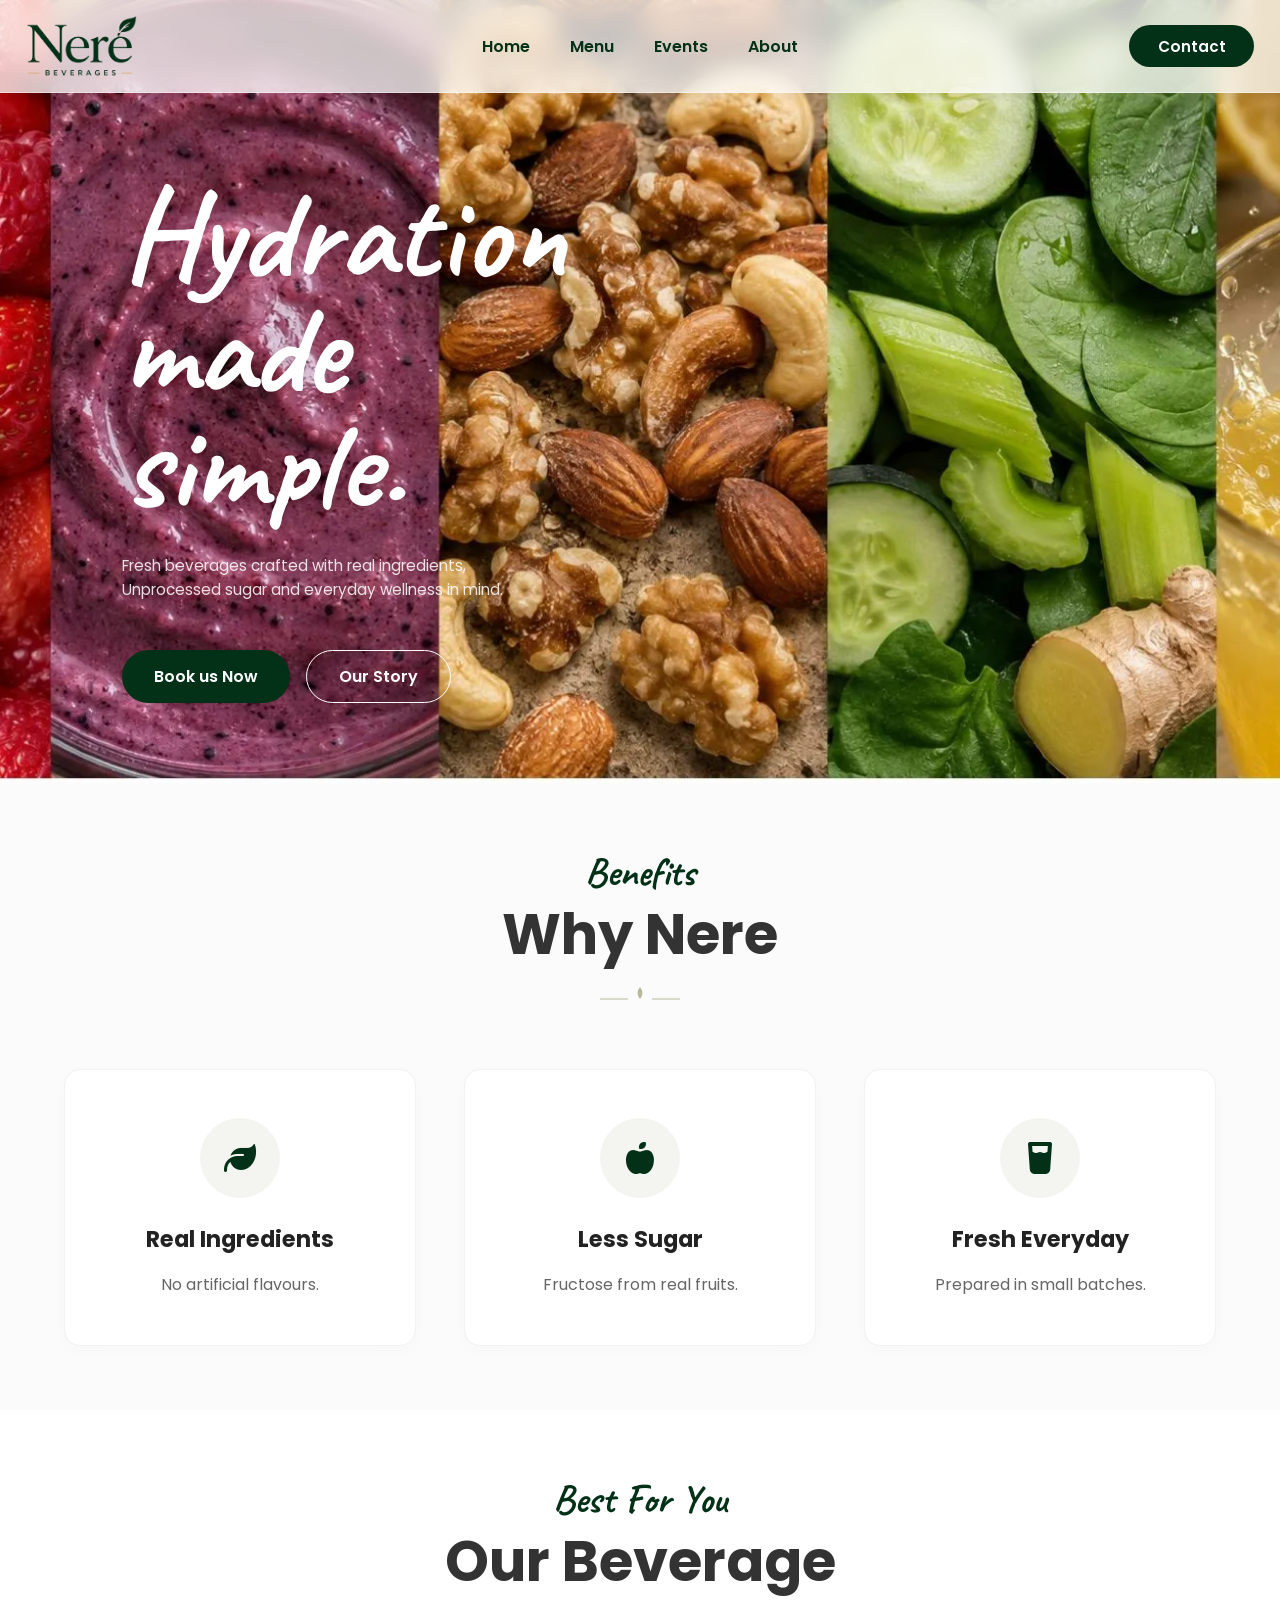
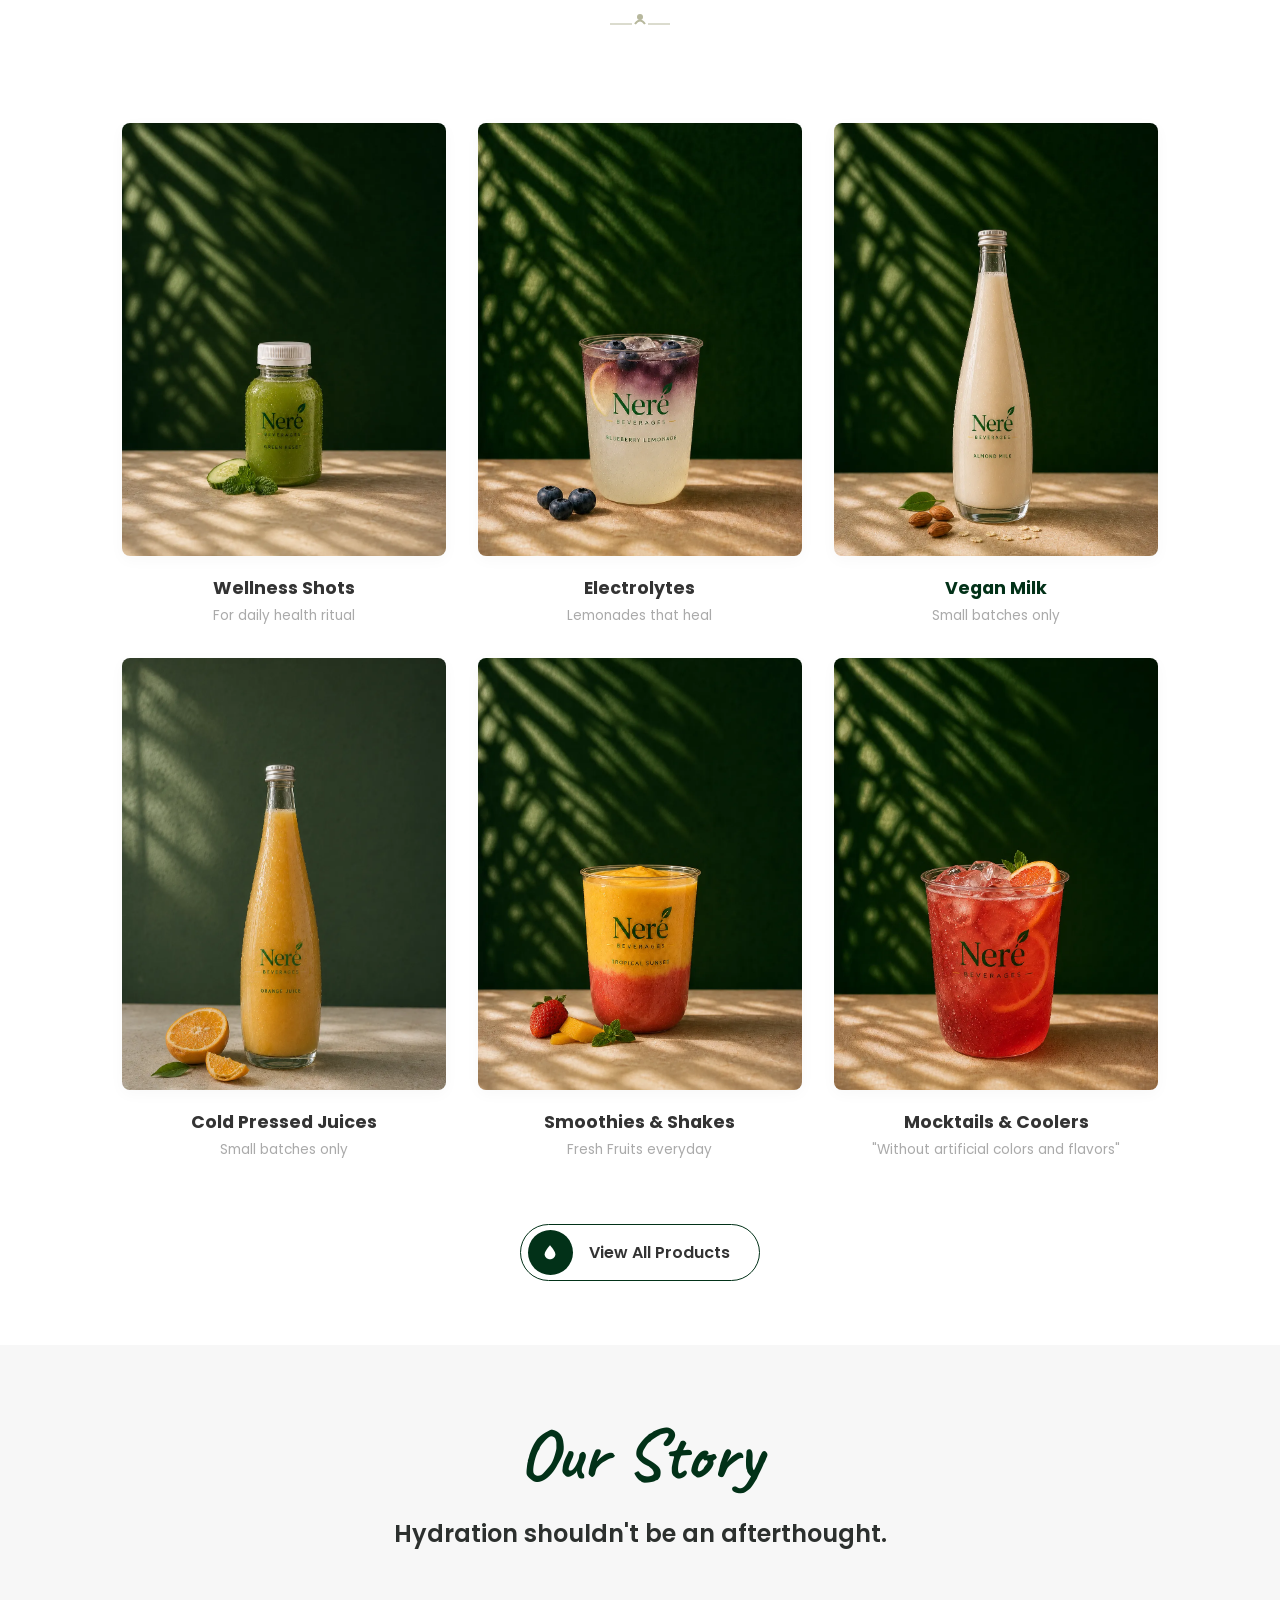
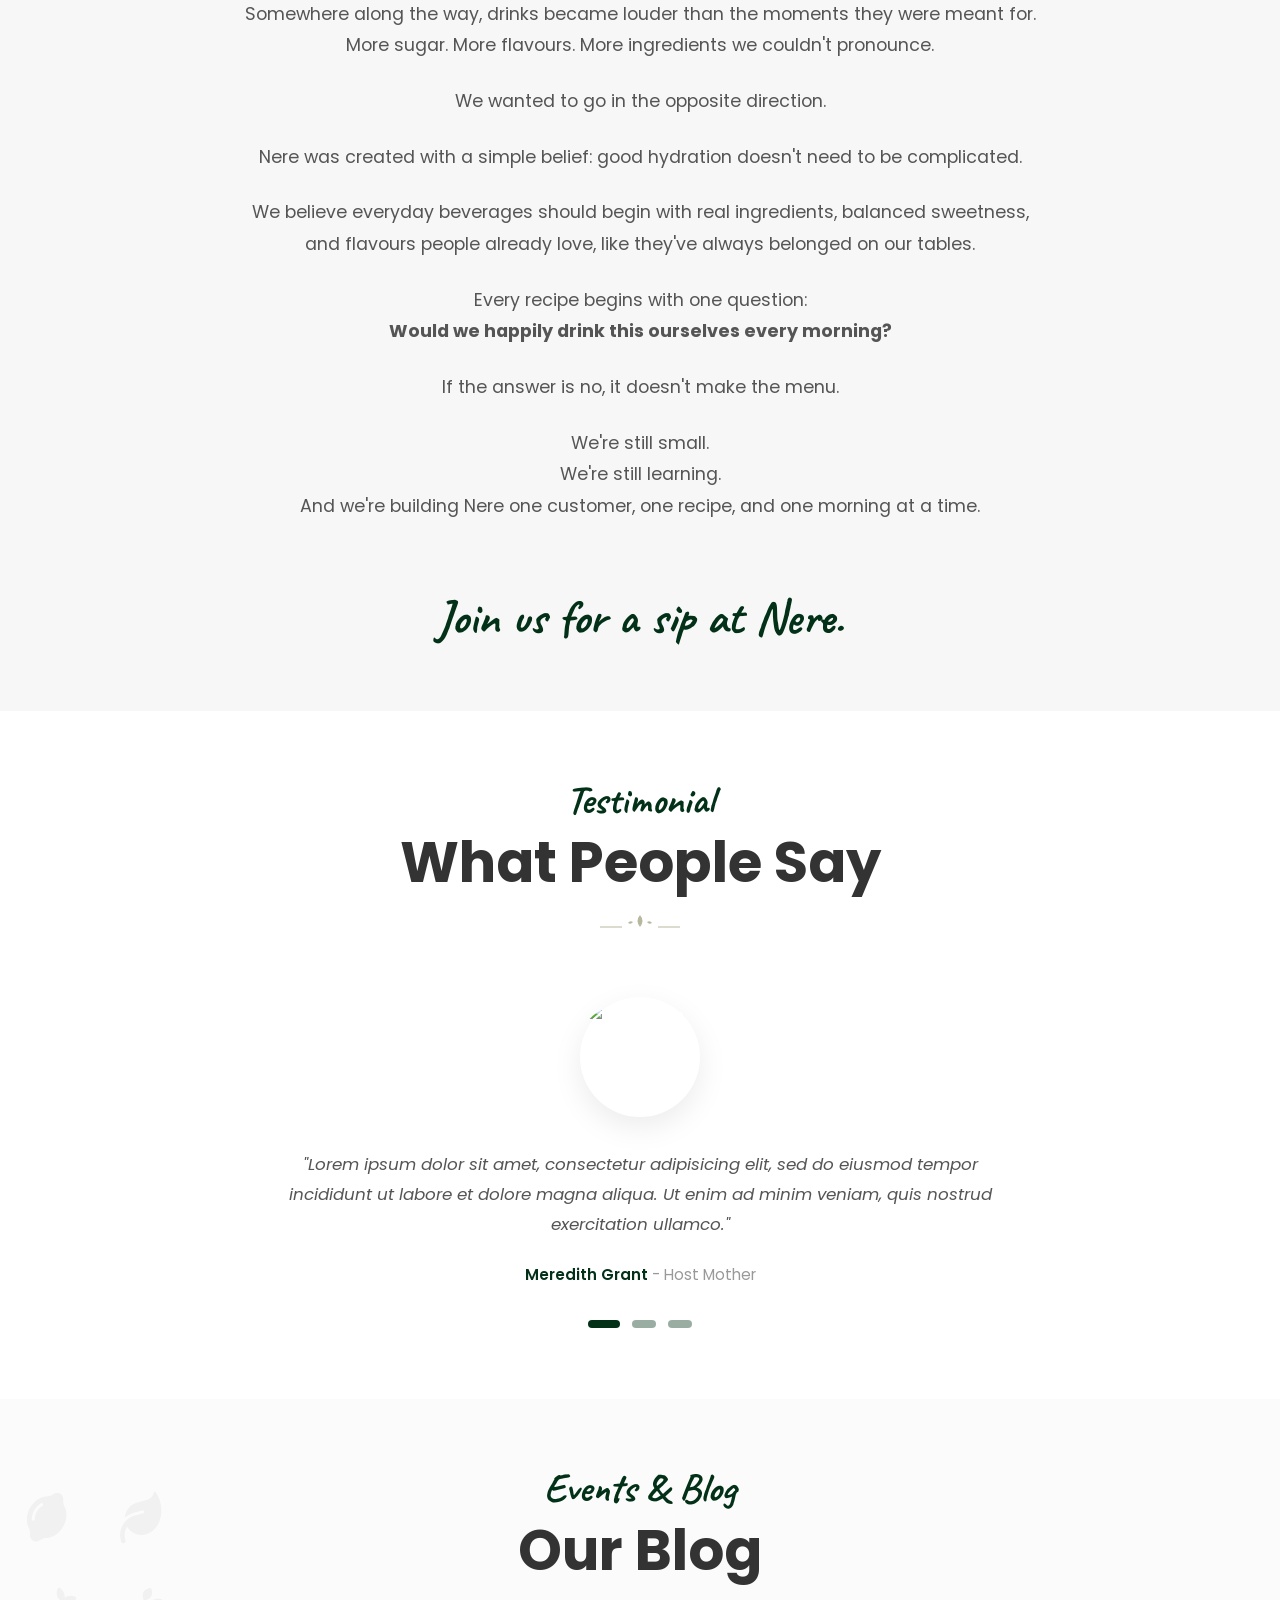
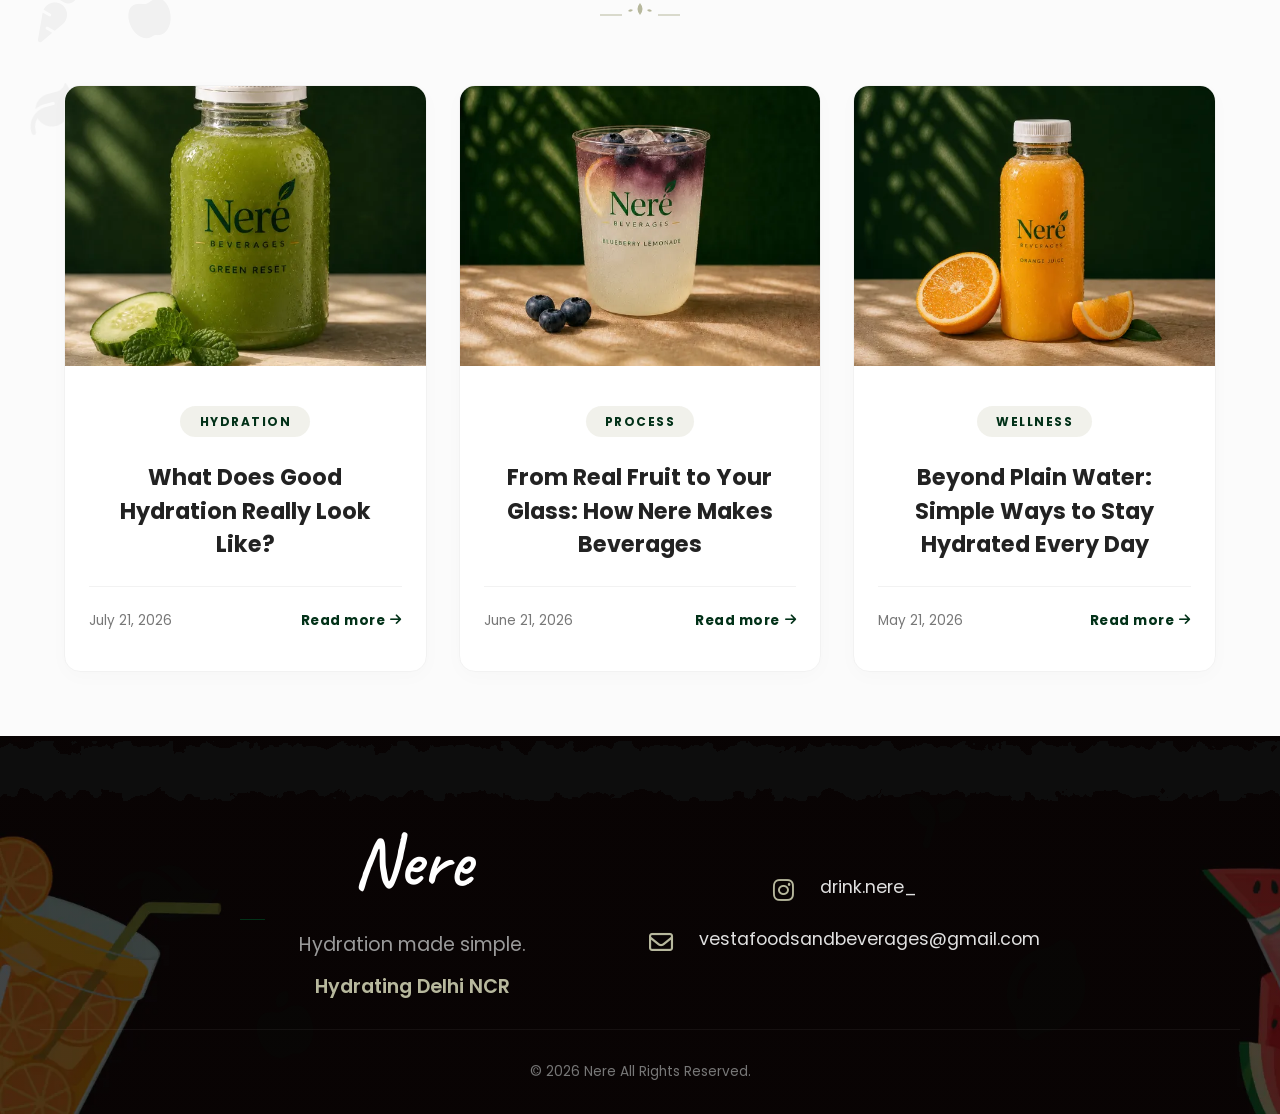
==== commit 3857c3d4: "changes" ====
--- a/index.html
+++ b/index.html
@@ -26,15 +26,19 @@
             <span></span>
         </button>
         <nav class="nav-links">
-            <a href="#">Home</a>
-            <a href="#">Menu</a>
-            <a href="#">Events</a>
-            <a href="#">About</a>
+            <a href="#home"
+                onclick="document.querySelector('.nav-links').classList.remove('active'); document.querySelector('.mobile-menu-btn').classList.remove('open');">Home</a>
+            <a href="#menu"
+                onclick="document.querySelector('.nav-links').classList.remove('active'); document.querySelector('.mobile-menu-btn').classList.remove('open');">Menu</a>
+            <a href="#events"
+                onclick="document.querySelector('.nav-links').classList.remove('active'); document.querySelector('.mobile-menu-btn').classList.remove('open');">Events</a>
+            <a href="#about"
+                onclick="document.querySelector('.nav-links').classList.remove('active'); document.querySelector('.mobile-menu-btn').classList.remove('open');">About</a>
         </nav>
         <button class="nav-contact-btn">Contact</button>
     </header>
 
-    <main class="hero">
+    <main class="hero" id="home">
         <div class="content-left">
             <h1 class="main-title">Hydration<br>made simple.</h1>
             <p class="subtitle">Fresh beverages crafted with real ingredients,<br>Unprocessed sugar and everyday
@@ -101,7 +105,7 @@
     </section>
 
     <!-- Beverage Section -->
-    <section class="beverage-section">
+    <section class="beverage-section" id="menu">
         <div class="beverage-header">
             <h3 class="beverage-subtitle">Best For You</h3>
             <h2 class="beverage-title">Our Beverage</h2>
@@ -163,7 +167,7 @@
     </section>
 
     <!-- Our Story Section -->
-    <section id="our-story" class="story-section">
+    <section id="about" class="story-section">
         <div class="story-container">
             <h2 class="story-title">Our Story</h2>
             <p class="story-subtitle">Hydration shouldn't be an afterthought.</p>
@@ -256,7 +260,7 @@
         </div>
     </section>
     <!-- Blog Section -->
-    <section class="blog-section">
+    <section class="blog-section" id="events">
         <div class="blog-pattern">
             <div class="floating-sketches">
                 <i class="fas fa-apple-whole"></i>
@@ -282,8 +286,6 @@
                     <line x1="58" y1="14" x2="80" y2="14" stroke="#b7b89d" stroke-width="1" />
                 </svg>
             </div>
-            <p class="blog-description">Cras mattis consectetur purus sit amet fermentum. Praesent commodo cursus
-                magna,<br>vel scelerisque nisl consectetur et.</p>
         </div>
 
         <div class="blog-grid">
@@ -300,7 +302,7 @@
                     <span class="blog-tag">HYDRATION</span>
                     <h4 class="blog-title">What Does Good Hydration Really Look Like?</h4>
                     <div class="blog-meta" style="justify-content: space-between;">
-                        <span>May 21, 2021</span>
+                        <span>July 21, 2026</span>
                         <a href="#" class="read-more-link">Read more <i class="fas fa-arrow-right"></i></a>
                     </div>
                 </div>
@@ -319,7 +321,7 @@
                     <span class="blog-tag">PROCESS</span>
                     <h4 class="blog-title">From Real Fruit to Your Glass: How Nere Makes Beverages</h4>
                     <div class="blog-meta" style="justify-content: space-between;">
-                        <span>May 21, 2021</span>
+                        <span>June 21, 2026</span>
                         <a href="#" class="read-more-link">Read more <i class="fas fa-arrow-right"></i></a>
                     </div>
                 </div>
@@ -338,7 +340,7 @@
                     <span class="blog-tag">WELLNESS</span>
                     <h4 class="blog-title">Beyond Plain Water: Simple Ways to Stay Hydrated Every Day</h4>
                     <div class="blog-meta" style="justify-content: space-between;">
-                        <span>May 21, 2021</span>
+                        <span>May 21, 2026</span>
                         <a href="#" class="read-more-link">Read more <i class="fas fa-arrow-right"></i></a>
                     </div>
                 </div>
@@ -634,7 +636,7 @@
             </div>
 
             <div class="footer-bottom">
-                <p>&copy; 2024 Nere All Rights Reserved.</p>
+                <p>&copy; 2026 Nere All Rights Reserved.</p>
             </div>
         </div>
     </footer>
--- a/style.css
+++ b/style.css
@@ -10,6 +10,11 @@
     margin: 0;
     padding: 0;
     box-sizing: border-box;
+}
+
+html {
+    scroll-behavior: smooth;
+    scroll-padding-top: 100px;
 }
 
 html,
@@ -45,11 +50,11 @@
     justify-content: space-between;
     align-items: center;
     padding: 1rem 2% 1rem;
-    position: absolute;
+    position: fixed;
     top: 0;
     left: 0;
     width: 100%;
-    z-index: 20;
+    z-index: 1000;
     background: rgba(255, 255, 255, 0.75);
     backdrop-filter: blur(12px);
     -webkit-backdrop-filter: blur(12px);
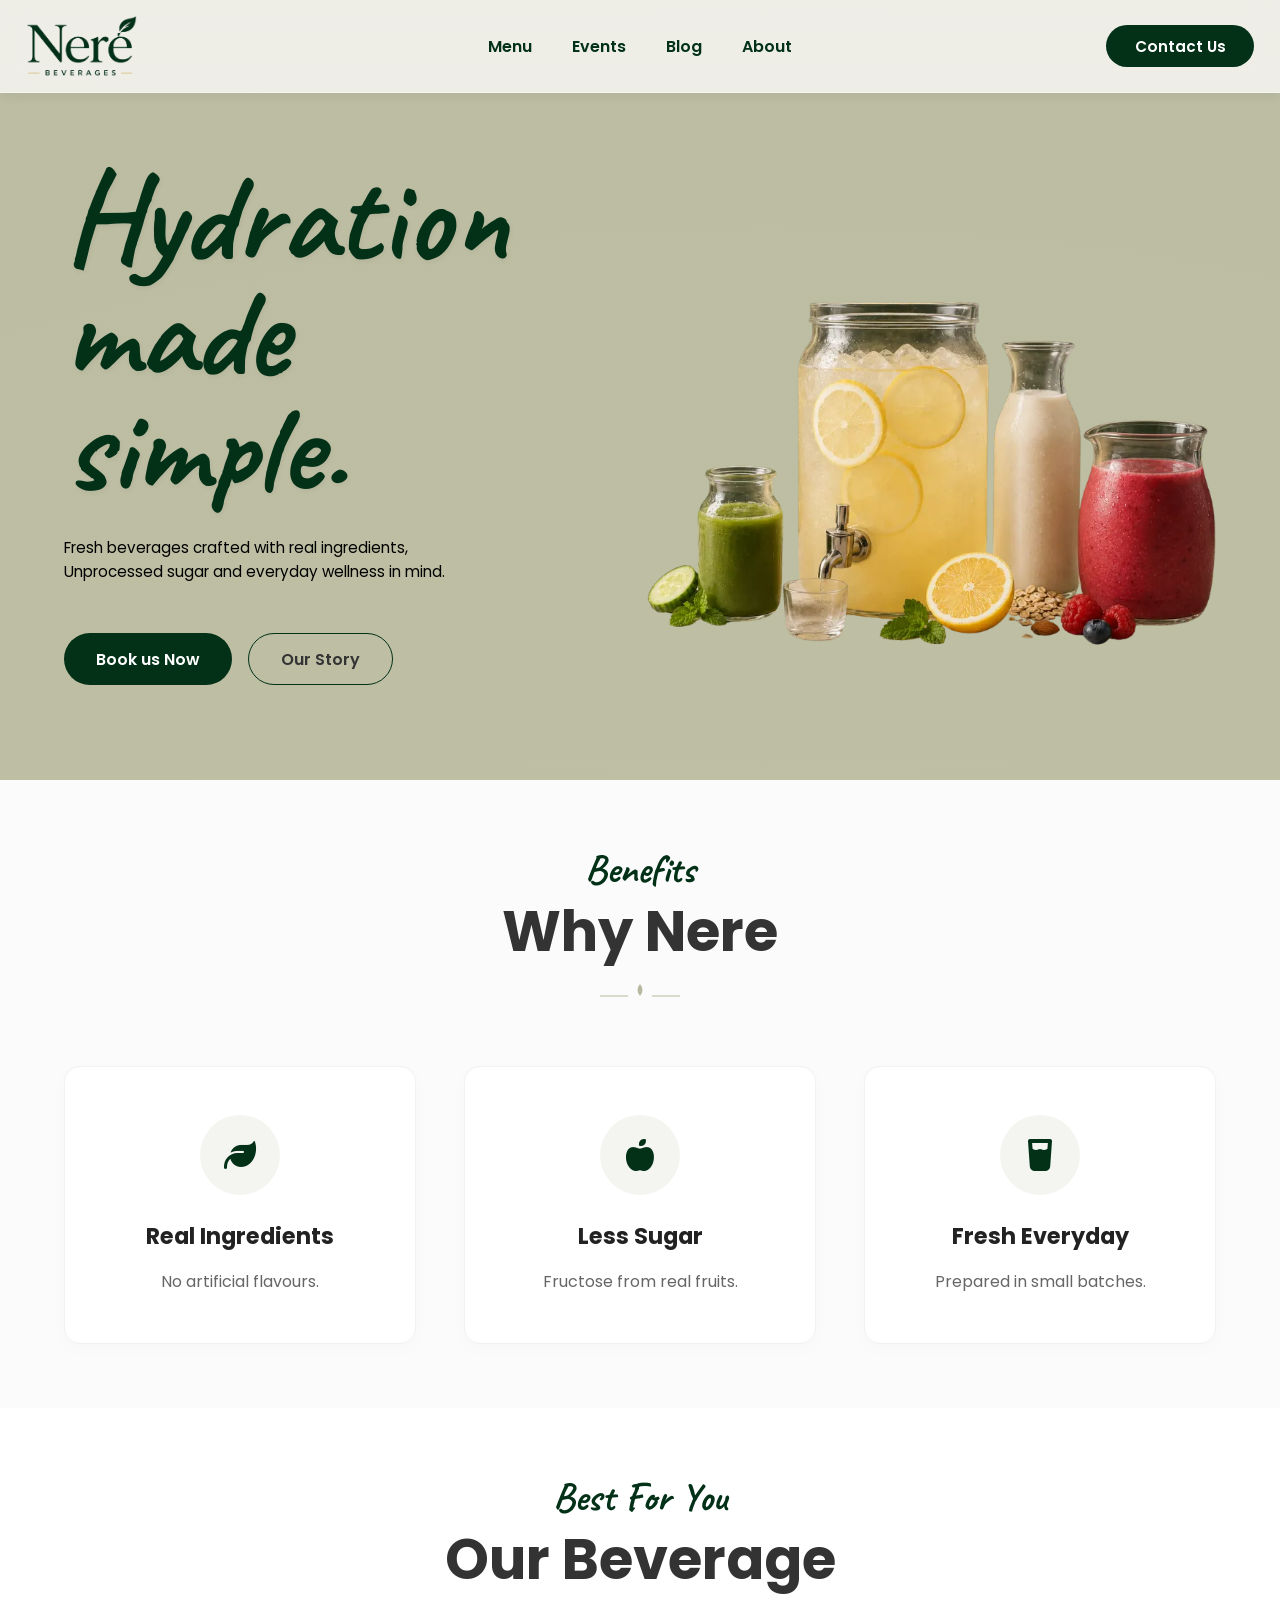
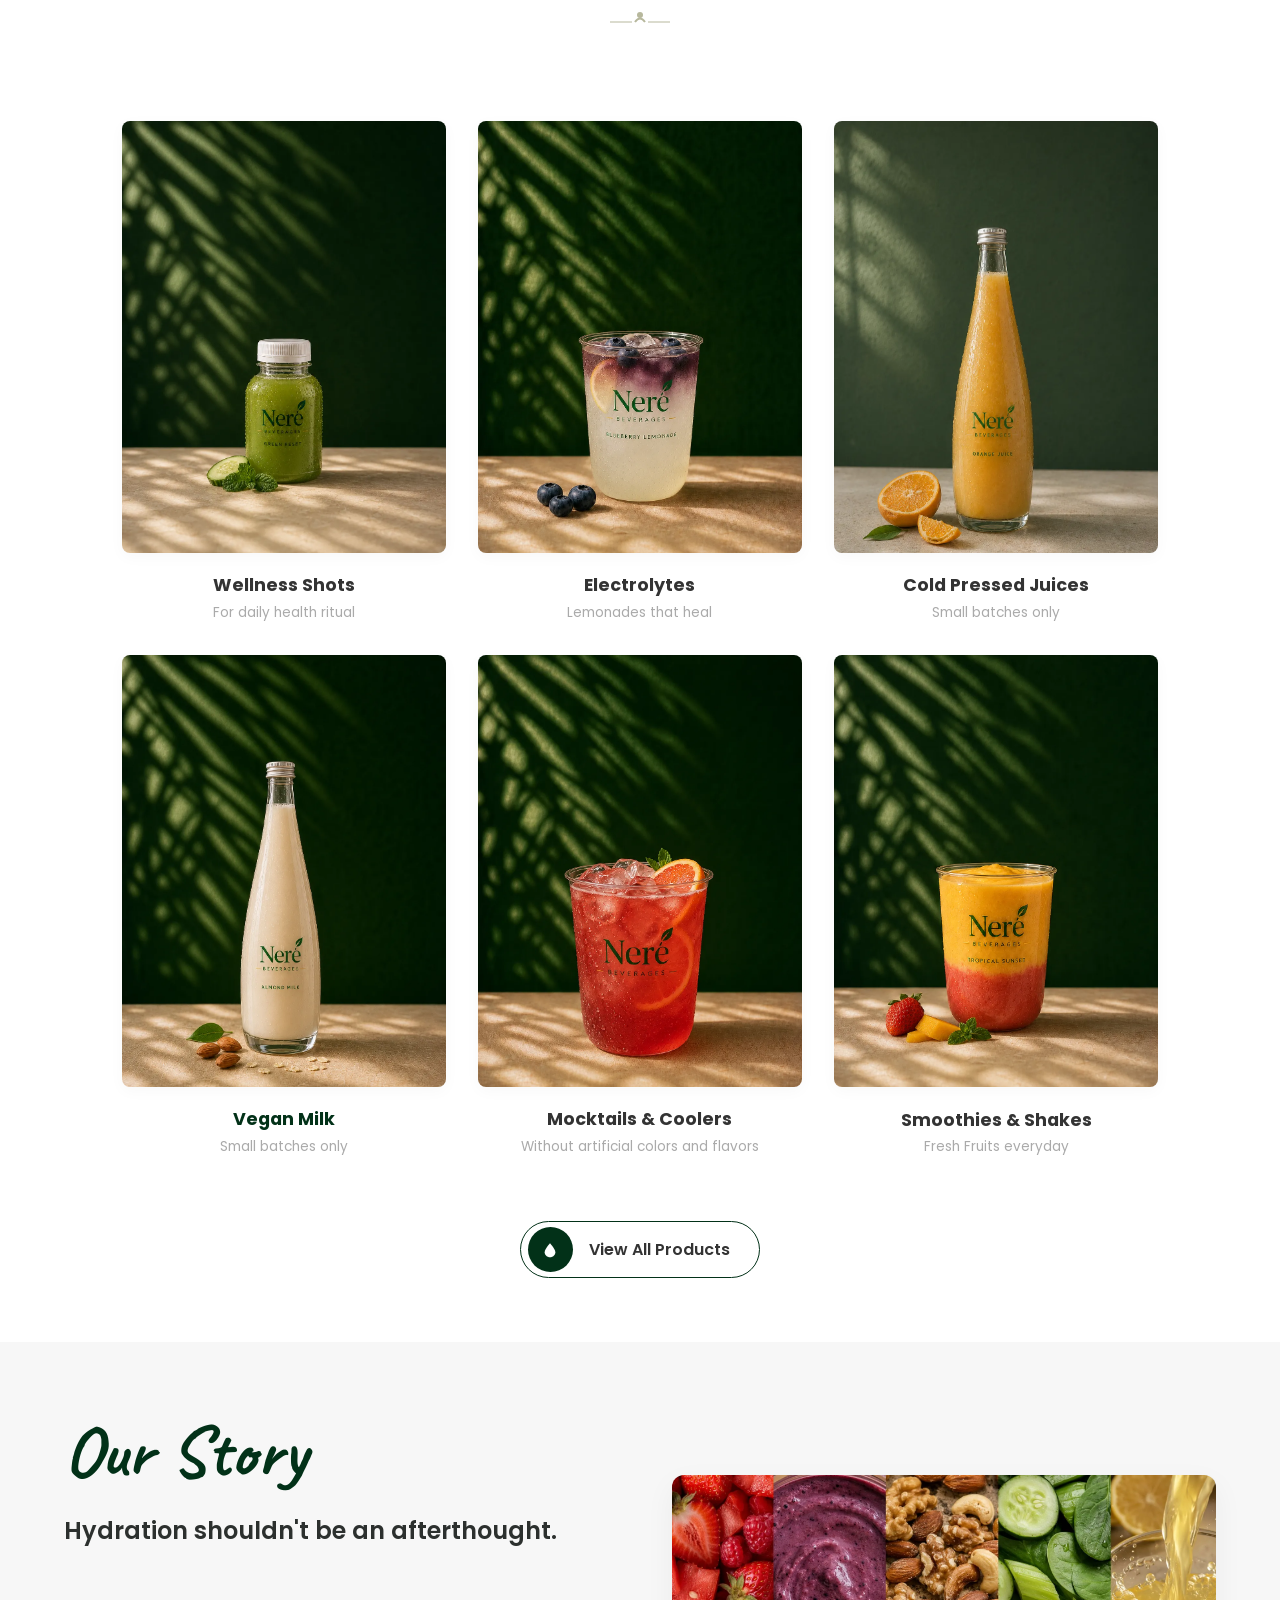
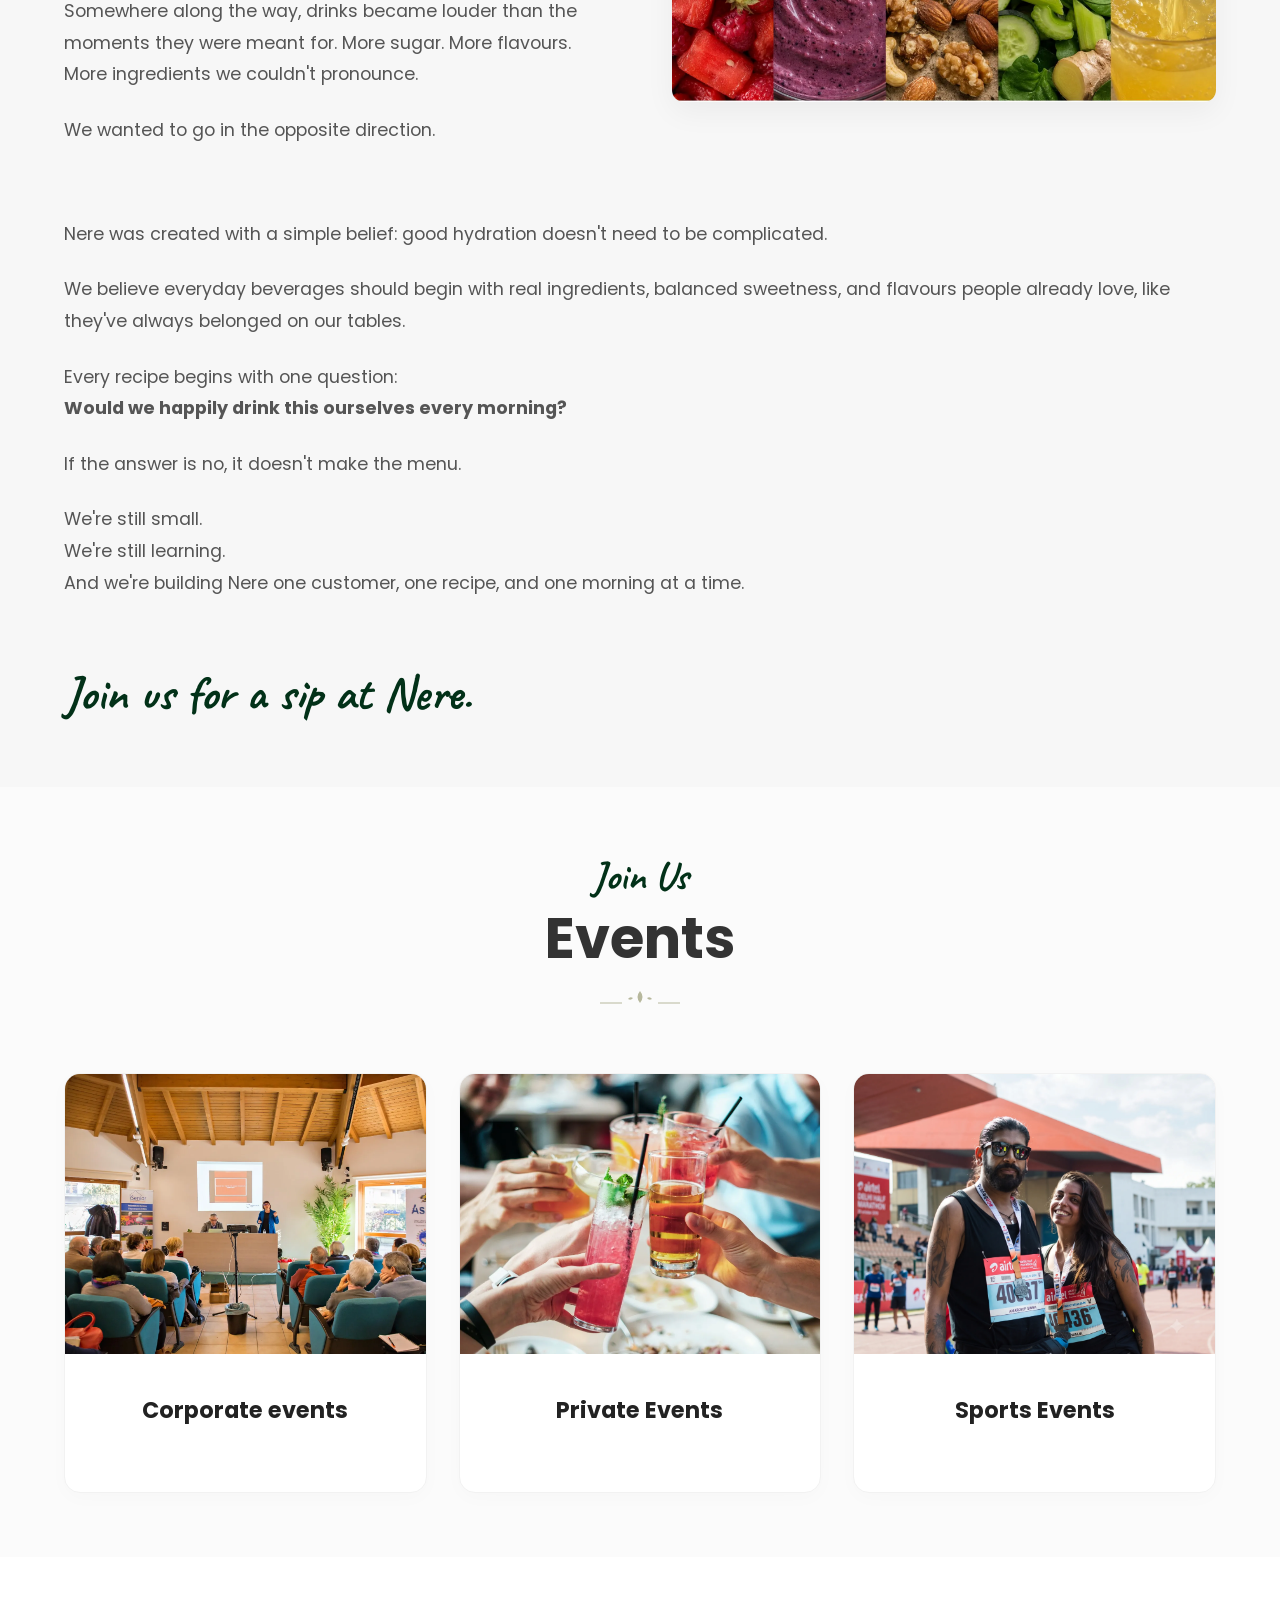
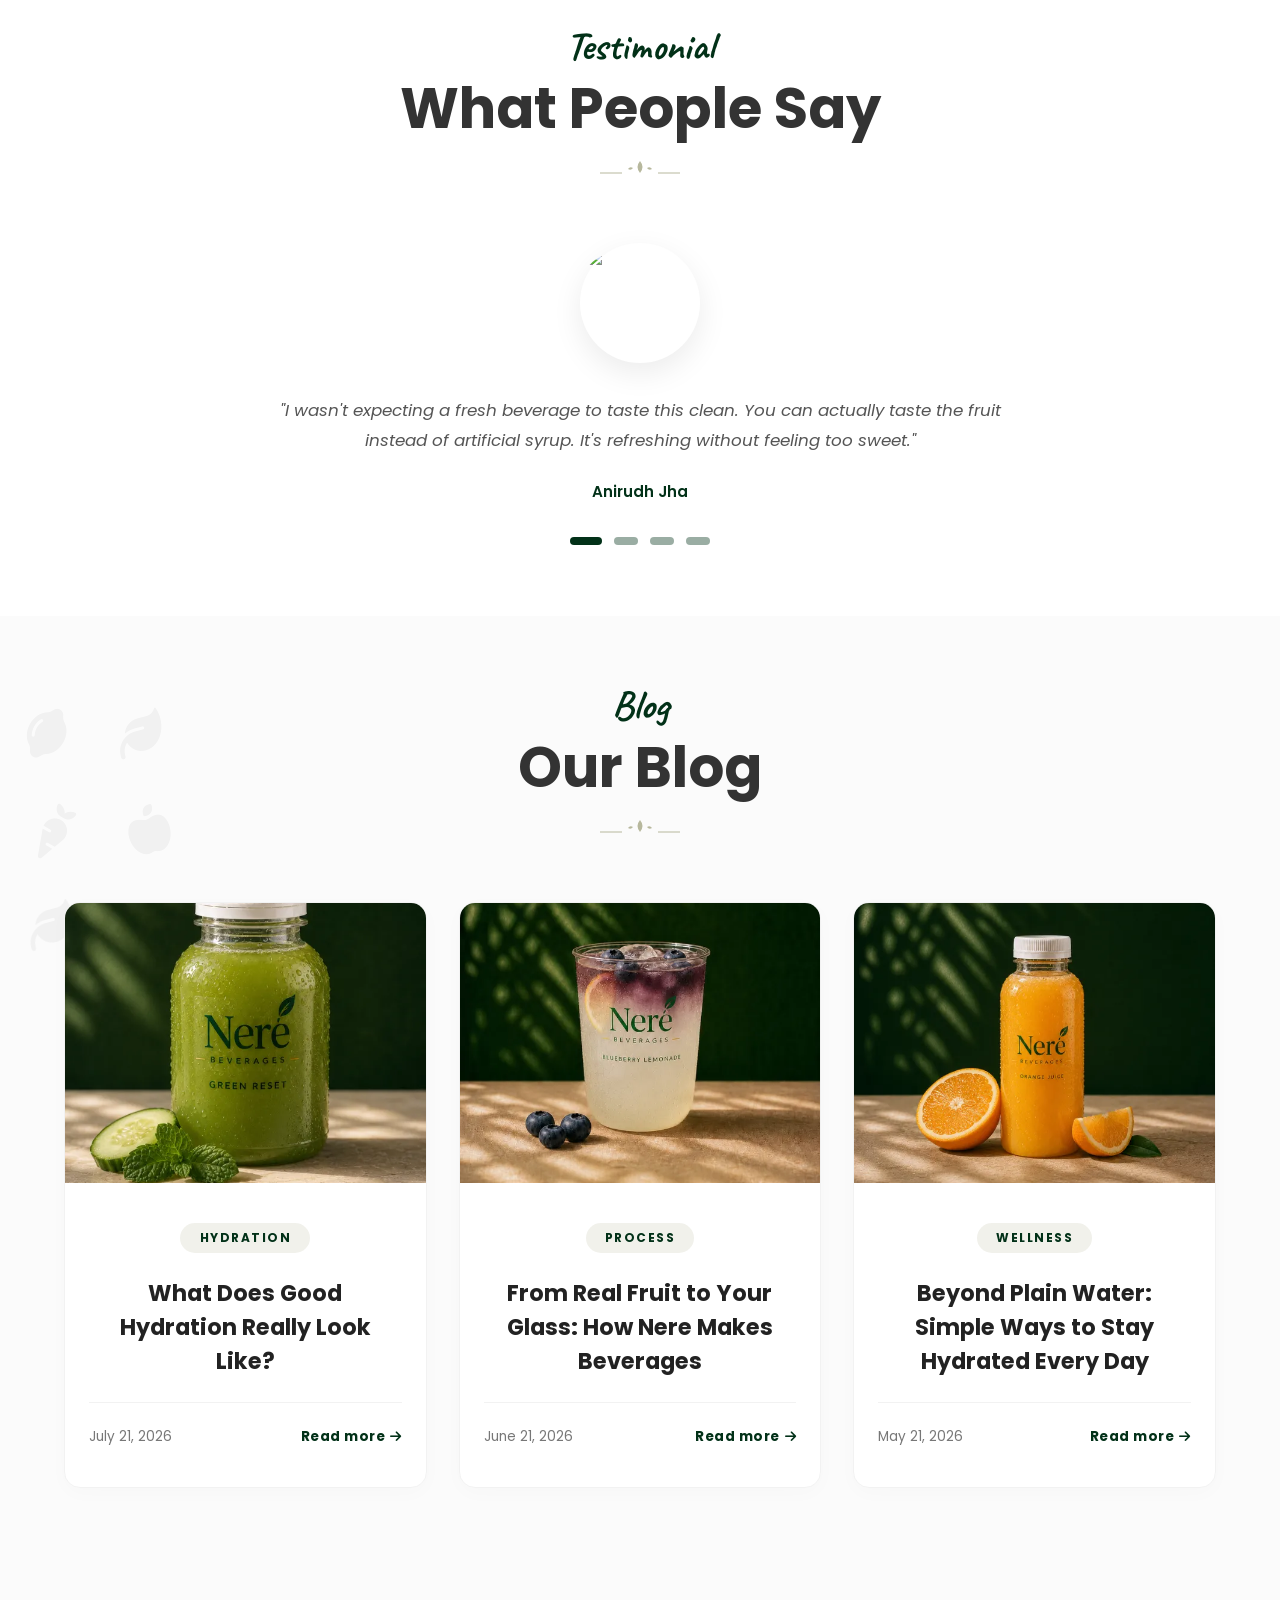
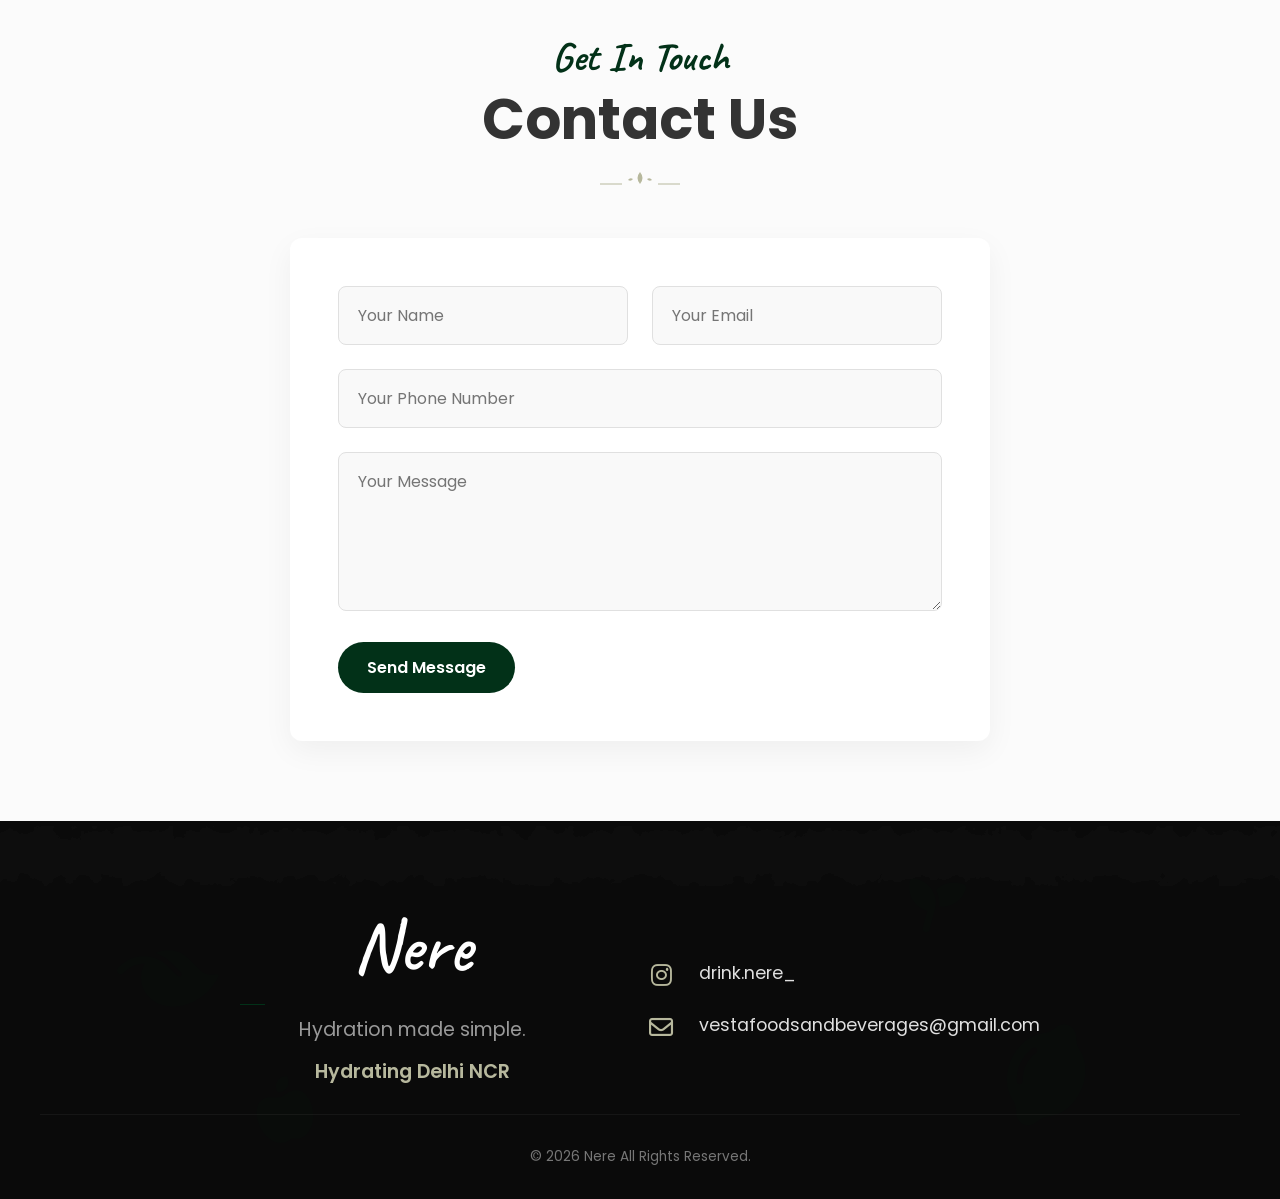
==== commit b075b0bb: "changes" ====
--- a/index.html
+++ b/index.html
@@ -26,35 +26,42 @@
             <span></span>
         </button>
         <nav class="nav-links">
-            <a href="#home"
-                onclick="document.querySelector('.nav-links').classList.remove('active'); document.querySelector('.mobile-menu-btn').classList.remove('open');">Home</a>
             <a href="#menu"
                 onclick="document.querySelector('.nav-links').classList.remove('active'); document.querySelector('.mobile-menu-btn').classList.remove('open');">Menu</a>
             <a href="#events"
                 onclick="document.querySelector('.nav-links').classList.remove('active'); document.querySelector('.mobile-menu-btn').classList.remove('open');">Events</a>
+            <a href="#blog"
+                onclick="document.querySelector('.nav-links').classList.remove('active'); document.querySelector('.mobile-menu-btn').classList.remove('open');">Blog</a>
             <a href="#about"
                 onclick="document.querySelector('.nav-links').classList.remove('active'); document.querySelector('.mobile-menu-btn').classList.remove('open');">About</a>
+            <a href="#contact" class="mobile-contact-link"
+                onclick="document.querySelector('.nav-links').classList.remove('active'); document.querySelector('.mobile-menu-btn').classList.remove('open');">Contact
+                Us</a>
         </nav>
-        <button class="nav-contact-btn">Contact</button>
+        <a href="#contact" class="nav-contact-btn" style="text-decoration: none;">Contact Us</a>
     </header>
 
     <main class="hero" id="home">
         <div class="content-left">
-            <h1 class="main-title">Hydration<br>made simple.</h1>
-            <p class="subtitle">Fresh beverages crafted with real ingredients,<br>Unprocessed sugar and everyday
+            <h1 class="main-title" style="color: #023118">Hydration<br>made simple.</h1>
+            <p class="subtitle" style="color:black">Fresh beverages crafted with real ingredients,<br>Unprocessed sugar
+                and everyday
                 wellness in mind.</p>
             <div class="hero-buttons" style="display: flex; gap: 1rem;">
-                <button class="buy-now-btn" style="padding: 0.8rem 2rem;">
+                <a href="#contact" class="buy-now-btn"
+                    style="text-decoration: none; padding: 0.8rem 2rem; justify-content: center;">
                     Book us Now
-                </button>
-                <button class="buy-now-btn outline-btn"
-                    style="padding: 0.8rem 2rem; color: #ffffff; border-color: #ffffff;">
+                </a>
+                <a href="#about" class="buy-now-btn outline-btn"
+                    style="text-decoration: none; padding: 0.8rem 2rem; justify-content: center;">
                     Our Story
-                </button>
-            </div>
-        </div>
-
-
+                </a>
+            </div>
+        </div>
+
+        <div class="content-right">
+            <img src="images/hero-left-img.webp" alt="Hero Image" class="hero-img">
+        </div>
     </main>
 
 
@@ -130,25 +137,26 @@
                 <h4>Electrolytes</h4>
                 <p>Lemonades that heal</p>
             </div>
+            <div class="beverage-card">
+                <img src="images/Nere_coldpressed_orangejuicesleekbottle.webp" alt="Cold Pressed Juices">
+                <h4>Cold Pressed Juices</h4>
+                <p>Small batches only</p>
+            </div>
             <div class="beverage-card highlight-text">
                 <img src="images/Nere_Veganmilk_almondsleekbottle.webp" alt="Vegan Milk">
                 <h4>Vegan Milk</h4>
                 <p>Small batches only</p>
             </div>
+
             <div class="beverage-card">
-                <img src="images/Nere_coldpressed_orangejuicesleekbottle.webp" alt="Cold Pressed Juices">
-                <h4>Cold Pressed Juices</h4>
-                <p>Small batches only</p>
+                <img src="images/mocktail.webp" alt="Mocktails & Coolers">
+                <h4>Mocktails & Coolers</h4>
+                <p>Without artificial colors and flavors</p>
             </div>
             <div class="beverage-card">
                 <img src="images/Nere_Smoothies_Tropical.webp" alt="Smoothies & Shakes">
                 <h4>Smoothies & Shakes</h4>
                 <p>Fresh Fruits everyday</p>
-            </div>
-            <div class="beverage-card">
-                <img src="images/mocktail.webp" alt="Mocktails & Coolers">
-                <h4>Mocktails & Coolers</h4>
-                <p>"Without artificial colors and flavors"</p>
             </div>
         </div>
 
@@ -168,18 +176,30 @@
 
     <!-- Our Story Section -->
     <section id="about" class="story-section">
-        <div class="story-container">
-            <h2 class="story-title">Our Story</h2>
-            <p class="story-subtitle">Hydration shouldn't be an afterthought.</p>
-
-            <p class="story-text">Somewhere along the way, drinks became louder than the moments they were meant for.
-                More sugar. More flavours. More ingredients we couldn't pronounce.</p>
-
-            <p class="story-text">We wanted to go in the opposite direction.</p>
-
-            <p class="story-text">Nere was created with a simple belief: good hydration doesn't need to be complicated.
+        <div class="story-top-row">
+            <div class="story-content-left">
+                <div class="story-container">
+                    <h2 class="story-title">Our Story</h2>
+                    <p class="story-subtitle">Hydration shouldn't be an afterthought.</p>
+
+                    <p class="story-text">Somewhere along the way, drinks became louder than the moments they were meant
+                        for.
+                        More sugar. More flavours. More ingredients we couldn't pronounce.</p>
+
+                    <p class="story-text">We wanted to go in the opposite direction.</p>
+
+
+                </div>
+            </div>
+            <div class="story-image-right">
+                <img src="images/hero-section.webp" alt="Our Story" class="story-img">
+            </div>
+        </div>
+
+        <div class="story-bottom-full">
+            <p class="story-text">Nere was created with a simple belief: good hydration doesn't need to be
+                complicated.
             </p>
-
             <p class="story-text">We believe everyday beverages should begin with real ingredients, balanced sweetness,
                 and flavours people already love, like they've always belonged on our tables.</p>
 
@@ -192,6 +212,67 @@
                 one recipe, and one morning at a time.</p>
 
             <h3 class="story-footer">Join us for a sip at Nere.</h3>
+        </div>
+    </section>
+
+    <!-- Events Section -->
+    <section class="blog-section" id="events">
+        <div class="blog-header">
+            <h3 class="beverage-subtitle">Join Us</h3>
+            <h2 class="beverage-title">Events</h2>
+            <div class="separator center-separator">
+                <svg width="80" height="20" viewBox="0 0 80 20" fill="none" xmlns="http://www.w3.org/2000/svg">
+                    <path d="M40 2 Q45 8 40 14 Q35 8 40 2 Z" fill="#b7b89d" />
+                    <path d="M33 9 Q30 7 28 10 Q31 12 33 9 Z" fill="#b7b89d" />
+                    <path d="M47 9 Q50 7 52 10 Q49 12 47 9 Z" fill="#b7b89d" />
+                    <line x1="0" y1="14" x2="22" y2="14" stroke="#b7b89d" stroke-width="1" />
+                    <line x1="58" y1="14" x2="80" y2="14" stroke="#b7b89d" stroke-width="1" />
+                </svg>
+            </div>
+        </div>
+
+        <div class="blog-grid">
+            <div class="blog-card">
+                <div class="blog-img-wrapper">
+                    <img src="images/corporate-events.webp" alt="Event 1">
+                    <div class="img-overlay">
+                        <div class="overlay-icon">
+                            <i class="fas fa-calendar"></i>
+                        </div>
+                    </div>
+                </div>
+                <div class="blog-content">
+                    <h4 class="blog-title">Corporate events</h4>
+                </div>
+            </div>
+
+            <div class="blog-card">
+                <div class="blog-img-wrapper">
+                    <img src="images/Private-Events.webp" alt="Event 2">
+                    <div class="img-overlay">
+                        <div class="overlay-icon">
+                            <i class="fas fa-calendar"></i>
+                        </div>
+                    </div>
+                </div>
+                <div class="blog-content">
+                    <h4 class="blog-title">Private Events</h4>
+                </div>
+            </div>
+
+            <div class="blog-card">
+                <div class="blog-img-wrapper">
+                    <img src="images/sport-events.webp" alt="Event 3">
+                    <div class="img-overlay">
+                        <div class="overlay-icon">
+                            <i class="fas fa-calendar"></i>
+                        </div>
+                    </div>
+                </div>
+                <div class="blog-content">
+                    <h4 class="blog-title">Sports Events</h4>
+                </div>
+            </div>
         </div>
     </section>
 
@@ -222,45 +303,55 @@
         <div class="testimonial-slider">
             <div class="testimonial-slide active">
                 <div class="testimonial-img-wrapper">
-                    <img src="https://images.unsplash.com/photo-1544005313-94ddf0286df2?w=400&auto=format&fit=crop&q=60"
-                        alt="Meredith Grant" class="testimonial-img">
-                </div>
-                <p class="testimonial-quote">"Lorem ipsum dolor sit amet, consectetur adipisicing elit, sed do eiusmod
-                    tempor incididunt ut labore et dolore magna aliqua. Ut enim ad minim veniam, quis nostrud
-                    exercitation ullamco."</p>
-                <p class="testimonial-author"><span>Meredith Grant</span> - Host Mother</p>
+                    <img src="https://images.unsplash.com/photo-1506794778202-cad84cf45f1d?w=400&auto=format&fit=crop&q=60"
+                        alt="Anirudh Jha" class="testimonial-img">
+                </div>
+                <p class="testimonial-quote">"I wasn't expecting a fresh beverage to taste this clean. You can actually
+                    taste the fruit instead of artificial syrup. It's refreshing without feeling too sweet."</p>
+                <p class="testimonial-author"><span>Anirudh Jha</span></p>
             </div>
 
             <div class="testimonial-slide">
                 <div class="testimonial-img-wrapper">
-                    <img src="https://images.unsplash.com/photo-1506794778202-cad84cf45f1d?w=400&auto=format&fit=crop&q=60"
-                        alt="John Doe" class="testimonial-img">
-                </div>
-                <p class="testimonial-quote">"Duis aute irure dolor in reprehenderit in voluptate velit esse cillum
-                    dolore eu fugiat nulla pariatur. Excepteur sint occaecat cupidatat non proident, sunt in culpa qui
-                    officia."</p>
-                <p class="testimonial-author"><span>John Doe</span> - Happy Customer</p>
+                    <img src="https://images.unsplash.com/photo-1544005313-94ddf0286df2?w=400&auto=format&fit=crop&q=60"
+                        alt="Kaviya Sharma" class="testimonial-img">
+                </div>
+                <p class="testimonial-quote">"Finally, a drink that feels premium without being complicated. The
+                    ingredients taste fresh, and it's become my go-to whenever I am around this market"</p>
+                <p class="testimonial-author"><span>Kaviya Sharma</span></p>
             </div>
 
             <div class="testimonial-slide">
                 <div class="testimonial-img-wrapper">
                     <img src="https://images.unsplash.com/photo-1534528741775-53994a69daeb?w=400&auto=format&fit=crop&q=60"
-                        alt="Jane Smith" class="testimonial-img">
-                </div>
-                <p class="testimonial-quote">"Sed ut perspiciatis unde omnis iste natus error sit voluptatem accusantium
-                    doloremque laudantium, totam rem aperiam, eaque ipsa quae ab illo inventore veritatis."</p>
-                <p class="testimonial-author"><span>Jane Smith</span> - Regular Guest</p>
+                        alt="Pema Tamang" class="testimonial-img">
+                </div>
+                <p class="testimonial-quote">"The Orange Fizz was a pleasant surprise. It felt light, refreshing, and
+                    looked just as good as it tasted. I'd definitely buy again."</p>
+                <p class="testimonial-author"><span>Pema Tamang</span></p>
+            </div>
+
+            <div class="testimonial-slide">
+                <div class="testimonial-img-wrapper">
+                    <img src="https://images.unsplash.com/photo-1507003211169-0a1dd7228f2d?w=400&auto=format&fit=crop&q=60"
+                        alt="Suresh Kaul" class="testimonial-img">
+                </div>
+                <p class="testimonial-quote">"Most drinks either taste overly sugary or too artificial. Nere strikes a
+                    nice balance real fruit flavour, refreshing, and something I'd happily recommend to people around
+                    me."</p>
+                <p class="testimonial-author"><span>Suresh Kaul</span></p>
             </div>
 
             <div class="slider-dots">
                 <span class="dot active" onclick="currentSlide(1)"></span>
                 <span class="dot" onclick="currentSlide(2)"></span>
                 <span class="dot" onclick="currentSlide(3)"></span>
+                <span class="dot" onclick="currentSlide(4)"></span>
             </div>
         </div>
     </section>
     <!-- Blog Section -->
-    <section class="blog-section" id="events">
+    <section class="blog-section" id="blog">
         <div class="blog-pattern">
             <div class="floating-sketches">
                 <i class="fas fa-apple-whole"></i>
@@ -275,7 +366,7 @@
         </div>
 
         <div class="blog-header">
-            <h3 class="beverage-subtitle">Events & Blog</h3>
+            <h3 class="beverage-subtitle">Blog</h3>
             <h2 class="beverage-title">Our Blog</h2>
             <div class="separator center-separator">
                 <svg width="80" height="20" viewBox="0 0 80 20" fill="none" xmlns="http://www.w3.org/2000/svg">
@@ -588,6 +679,43 @@
         </div>
     </section>
 
+    <!-- Contact Form Section -->
+    <section class="contact-section" id="contact">
+        <div class="contact-header">
+            <h3 class="beverage-subtitle">Get In Touch</h3>
+            <h2 class="beverage-title">Contact Us</h2>
+            <div class="separator center-separator">
+                <svg width="80" height="20" viewBox="0 0 80 20" fill="none" xmlns="http://www.w3.org/2000/svg">
+                    <path d="M40 2 Q45 8 40 14 Q35 8 40 2 Z" fill="#b7b89d" />
+                    <path d="M33 9 Q30 7 28 10 Q31 12 33 9 Z" fill="#b7b89d" />
+                    <path d="M47 9 Q50 7 52 10 Q49 12 47 9 Z" fill="#b7b89d" />
+                    <line x1="0" y1="14" x2="22" y2="14" stroke="#b7b89d" stroke-width="1" />
+                    <line x1="58" y1="14" x2="80" y2="14" stroke="#b7b89d" stroke-width="1" />
+                </svg>
+            </div>
+        </div>
+
+        <div class="contact-form-container">
+            <form action="#" method="POST" class="contact-form">
+                <div class="form-row">
+                    <div class="form-group">
+                        <input type="text" id="name" name="name" placeholder="Your Name" required>
+                    </div>
+                    <div class="form-group">
+                        <input type="email" id="email" name="email" placeholder="Your Email" required>
+                    </div>
+                </div>
+                <div class="form-group">
+                    <input type="tel" id="phone" name="phone" placeholder="Your Phone Number">
+                </div>
+                <div class="form-group">
+                    <textarea id="message" name="message" rows="5" placeholder="Your Message" required></textarea>
+                </div>
+                <button type="submit" class="buy-now-btn">Send Message</button>
+            </form>
+        </div>
+    </section>
+
     <!-- Footer Section -->
     <footer class="site-footer">
         <div class="footer-ragged-edge">
@@ -620,17 +748,22 @@
                         NCR</p>
                 </div>
 
-                <div class="footer-col" style="display: flex; flex-direction: column; justify-content: center;">
-                    <div class="footer-contact-item"
-                        style="justify-content: center; font-size: 1.1rem; margin-bottom: 1.5rem;">
-                        <i class="fab fa-instagram" style="color: #b7b89d; font-size: 1.5rem; margin-right: 10px;"></i>
-                        <a href="https://www.instagram.com/drink.nere_/"
-                            style="color: #e0e0e0; text-decoration: none;">drink.nere_</a>
-                    </div>
-                    <div class="footer-contact-item" style="justify-content: center; font-size: 1.1rem;">
-                        <i class="far fa-envelope" style="color: #b7b89d; font-size: 1.5rem; margin-right: 10px;"></i>
-                        <a href="mailto:vestafoodsandbeverages@gmail.com"
-                            style="color: #e0e0e0; text-decoration: none;">vestafoodsandbeverages@gmail.com</a>
+                <div class="footer-col"
+                    style="display: flex; flex-direction: column; justify-content: center; align-items: center;">
+                    <div style="display: flex; flex-direction: column; align-items: flex-start;">
+                        <div class="footer-contact-item"
+                            style="display: flex; align-items: center; font-size: 1.1rem; margin-bottom: 1.5rem;">
+                            <i class="fab fa-instagram"
+                                style="color: #b7b89d; font-size: 1.5rem; margin-right: 10px; width: 24px; text-align: center;"></i>
+                            <a href="https://www.instagram.com/drink.nere_/"
+                                style="color: #e0e0e0; text-decoration: none;">drink.nere_</a>
+                        </div>
+                        <div class="footer-contact-item" style="display: flex; align-items: center; font-size: 1.1rem;">
+                            <i class="far fa-envelope"
+                                style="color: #b7b89d; font-size: 1.5rem; margin-right: 10px; width: 24px; text-align: center;"></i>
+                            <a href="mailto:vestafoodsandbeverages@gmail.com"
+                                style="color: #e0e0e0; text-decoration: none;">vestafoodsandbeverages@gmail.com</a>
+                        </div>
                     </div>
                 </div>
             </div>
--- a/style.css
+++ b/style.css
@@ -130,20 +130,30 @@
 /* Hero Section */
 .hero {
     display: flex;
-    padding: 1rem 5% 5rem;
+    padding: 9rem 5% 5rem;
     position: relative;
     min-height: calc(100vh - 120px);
-    background-image: url('images/hero-section.webp');
-    background-size: cover;
-    background-position: center;
-    background-repeat: no-repeat;
+    align-items: center;
+    justify-content: space-between;
 }
 
 .content-left {
     flex: 0 0 45%;
     z-index: 10;
-    padding-top: 10rem;
-    padding-left: 5%;
+}
+
+.content-right {
+    flex: 0 0 50%;
+    display: flex;
+    justify-content: flex-end;
+    align-items: center;
+}
+
+.hero-img {
+    max-width: 100%;
+    height: auto;
+    object-fit: contain;
+    border-radius: 12px;
 }
 
 .main-title {
@@ -171,7 +181,7 @@
     background-color: var(--btn-bg);
     color: #ffffff;
     border: none;
-    padding: 0.4rem 1.8rem 0.4rem 0.4rem;
+    padding: 0.8rem 1.8rem;
     border-radius: 50px;
     font-size: 1rem;
     font-weight: 600;
@@ -1177,6 +1187,71 @@
         height: 60px;
         background: url('data:image/svg+xml;utf8,<svg viewBox="0 0 1000 50" preserveAspectRatio="none" xmlns="http://www.w3.org/2000/svg"><path d="M0 50 L1000 50 L1000 0 Q900 20 800 10 T600 20 T400 0 T200 25 T0 0 Z" fill="%23f7f3e8"/></svg>') repeat-x left top;
     }
+}
+
+/* Story Section */
+.story-section {
+    background-color: #fbfbfb;
+    padding: 6rem 5%;
+}
+
+.story-top-row {
+    display: flex;
+    align-items: center;
+    gap: 4rem;
+    margin-bottom: 3rem;
+}
+
+.story-content-left {
+    flex: 1;
+    text-align: left;
+}
+
+.story-bottom-full {
+    text-align: left;
+}
+
+.story-title {
+    font-family: 'Caveat', cursive;
+    color: #023118;
+    font-size: 3.5rem;
+    font-weight: 700;
+    margin-bottom: 0.5rem;
+}
+
+.story-subtitle {
+    font-size: 1.2rem;
+    font-weight: 600;
+    color: #2c302e;
+    margin-bottom: 2rem;
+}
+
+.story-text {
+    font-size: 1rem;
+    color: #666666;
+    line-height: 1.8;
+    margin-bottom: 1.5rem;
+}
+
+.story-footer {
+    font-family: 'Caveat', cursive;
+    font-size: 2rem;
+    color: #b7b89d;
+    margin-top: 2rem;
+}
+
+.story-image-right {
+    flex: 1;
+    display: flex;
+    justify-content: flex-end;
+}
+
+.story-img {
+    max-width: 100%;
+    height: auto;
+    border-radius: 12px;
+    object-fit: cover;
+    box-shadow: 0 10px 30px rgba(0, 0, 0, 0.05);
 }
 
 /* Testimonial Section */
@@ -1641,7 +1716,7 @@
 /* Footer Section */
 .site-footer {
     background-color: #0a0a0a;
-    background-image: linear-gradient(rgba(10, 10, 10, 0.3), rgba(10, 10, 10, 0.3)), url('images/footer-bg.webp');
+    /* background-image: linear-gradient(rgba(10, 10, 10, 0.3), rgba(10, 10, 10, 0.3)), url('images/footer-bg.webp'); */
     background-size: cover;
     /* background-position: center; */
     background-repeat: no-repeat;
@@ -1972,13 +2047,83 @@
     transform: translateY(-8px) rotate(-45deg);
 }
 
+/* Contact Section */
+.contact-section {
+    padding: 5rem 5%;
+    background-color: #fbfbfb;
+    position: relative;
+}
+
+.contact-header {
+    text-align: center;
+    margin-bottom: 3rem;
+}
+
+.contact-form-container {
+    max-width: 700px;
+    margin: 0 auto;
+    background-color: #ffffff;
+    padding: 3rem;
+    border-radius: 12px;
+    box-shadow: 0 10px 30px rgba(0, 0, 0, 0.05);
+}
+
+.contact-form {
+    display: flex;
+    flex-direction: column;
+    gap: 1.5rem;
+}
+
+.form-row {
+    display: flex;
+    gap: 1.5rem;
+}
+
+.form-row .form-group {
+    flex: 1;
+}
+
+.form-group input,
+.form-group textarea {
+    width: 100%;
+    padding: 1rem 1.2rem;
+    border: 1px solid #e0e0e0;
+    border-radius: 8px;
+    font-family: 'Poppins', sans-serif;
+    font-size: 1rem;
+    color: #333333;
+    background-color: #f9f9f9;
+    outline: none;
+    transition: border-color 0.3s ease, background-color 0.3s ease;
+}
+
+.form-group input:focus,
+.form-group textarea:focus {
+    border-color: #b7b89d;
+    background-color: #ffffff;
+}
+
+.form-group textarea {
+    resize: vertical;
+    min-height: 120px;
+}
+
+.mobile-contact-link {
+    display: none;
+}
+
 @media (max-width: 991px) {
     .mobile-menu-btn {
         display: block;
     }
-    
+
     .nav-contact-btn {
-        display: none; /* Hide on mobile to save space */
+        display: none;
+        /* Hide on mobile to save space */
+    }
+
+    .mobile-contact-link {
+        display: block;
     }
 
     .nav-links {
@@ -1993,7 +2138,7 @@
         max-width: 100vw;
         height: 100vh;
         background-color: #ffffff;
-        box-shadow: -10px 0 30px rgba(0,0,0,0.1);
+        box-shadow: -10px 0 30px rgba(0, 0, 0, 0.1);
         padding: 6rem 2rem 2rem;
         z-index: 100;
         align-items: flex-start;
@@ -2010,33 +2155,75 @@
         line-height: 1.1;
     }
 
-    .beverage-title, .story-title, .juices-title, .upcoming-title {
+    .beverage-title,
+    .story-title,
+    .juices-title,
+    .upcoming-title {
         font-size: 2.8rem !important;
     }
 }
 
 @media (max-width: 768px) {
-    .beverage-section, .testimonial-section, .blog-section, .why-nere-section, .story-section {
+
+    .beverage-section,
+    .testimonial-section,
+    .blog-section,
+    .why-nere-section,
+    .story-section,
+    .contact-section {
         padding: 3rem 5% !important;
     }
-    
+
+    .form-row {
+        flex-direction: column;
+        gap: 1rem;
+    }
+
     .hero {
-        padding-top: 6rem;
+        flex-direction: column;
+        text-align: center;
+        gap: 3rem;
+    }
+
+    .story-top-row {
+        flex-direction: column;
+        text-align: left;
+        gap: 3rem;
+    }
+
+    .hero .content-left,
+    .hero .content-right,
+    .story-content-left,
+    .story-image-right {
+        flex: 0 0 100%;
+        padding-top: 0;
+    }
+
+    .story-image-right {
+        justify-content: center;
+    }
+
+    .hero .hero-buttons {
+        justify-content: center;
     }
 
     .main-title {
         font-size: 3rem !important;
     }
 
-    .beverage-title, .story-title, .juices-title, .upcoming-title {
+    .beverage-title,
+    .story-title,
+    .juices-title,
+    .upcoming-title {
         font-size: 2.2rem !important;
     }
-    
+
     .deals-title {
         font-size: 1.8rem !important;
     }
-    
-    .footer-section, .site-footer {
+
+    .footer-section,
+    .site-footer {
         padding: 4rem 5% 2rem;
     }
 
@@ -2048,4 +2235,4 @@
     .footer-contact-item {
         word-break: break-all;
     }
-}
+}
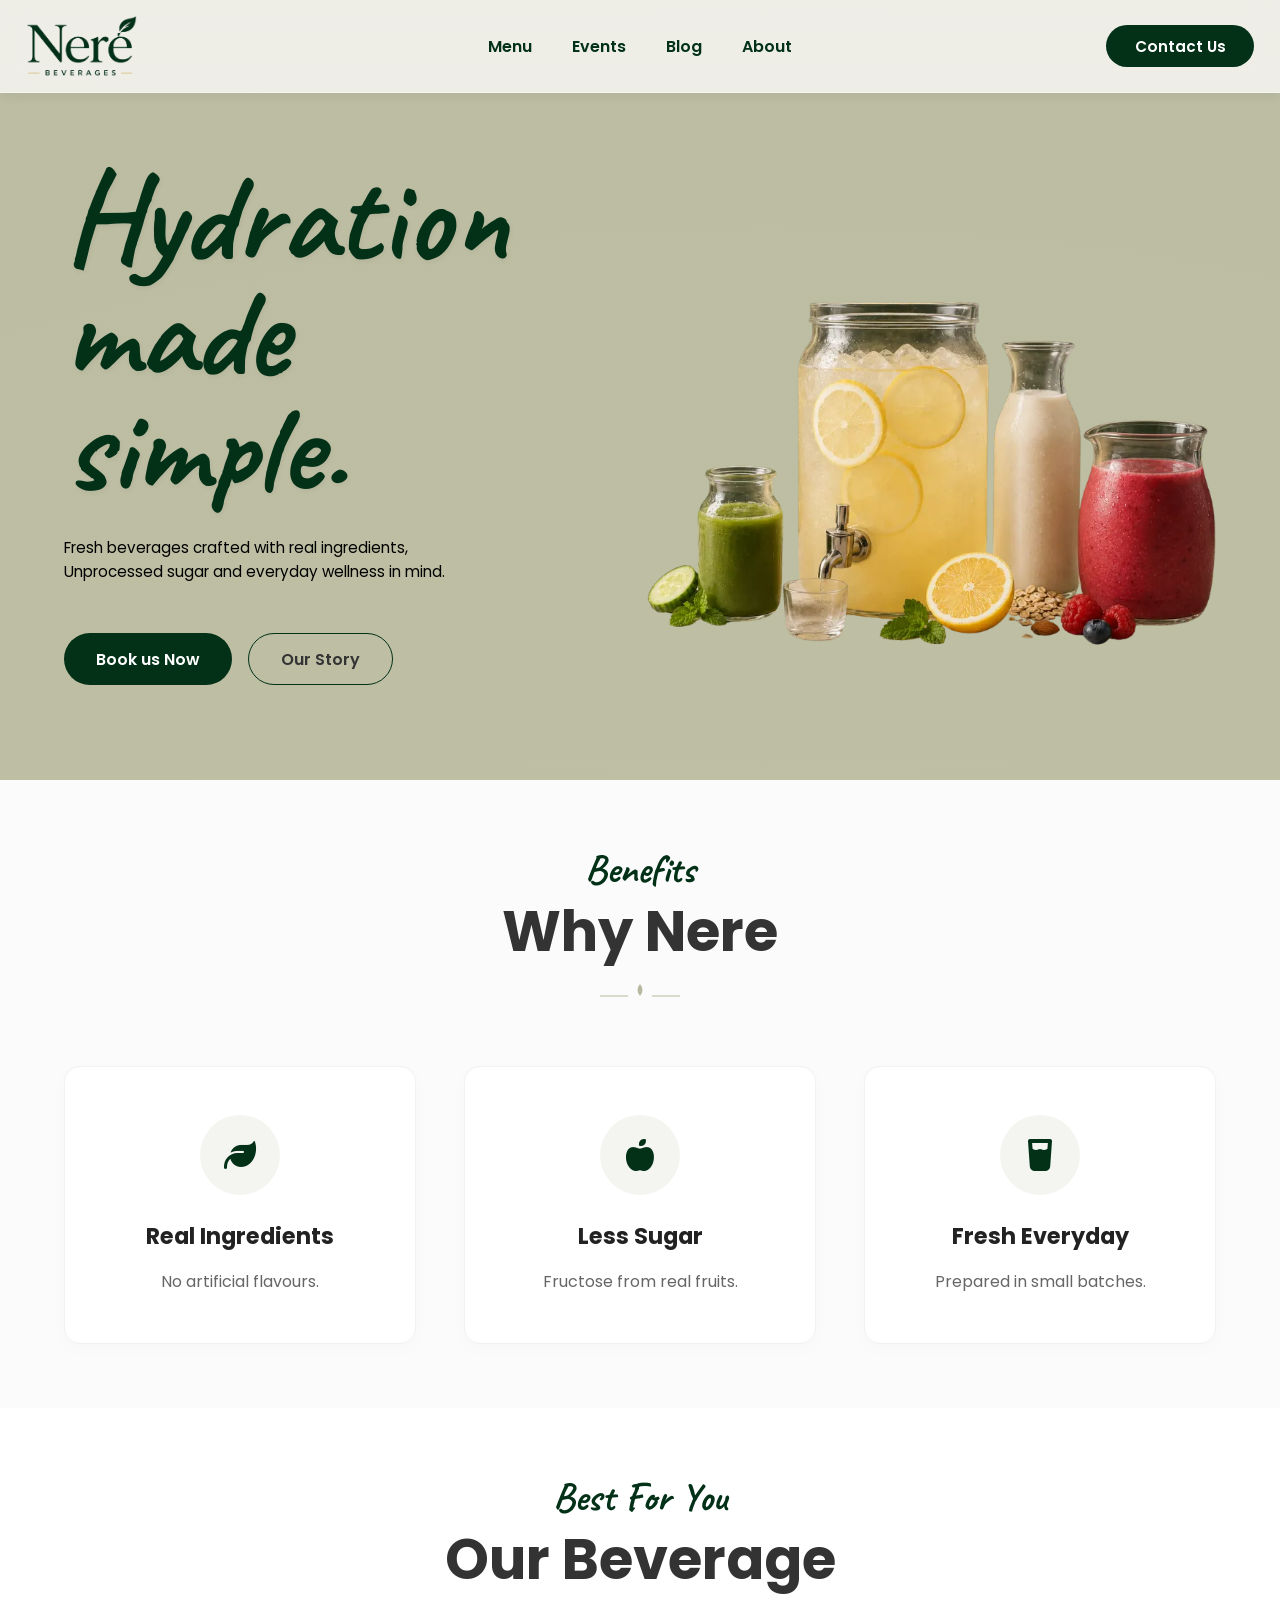
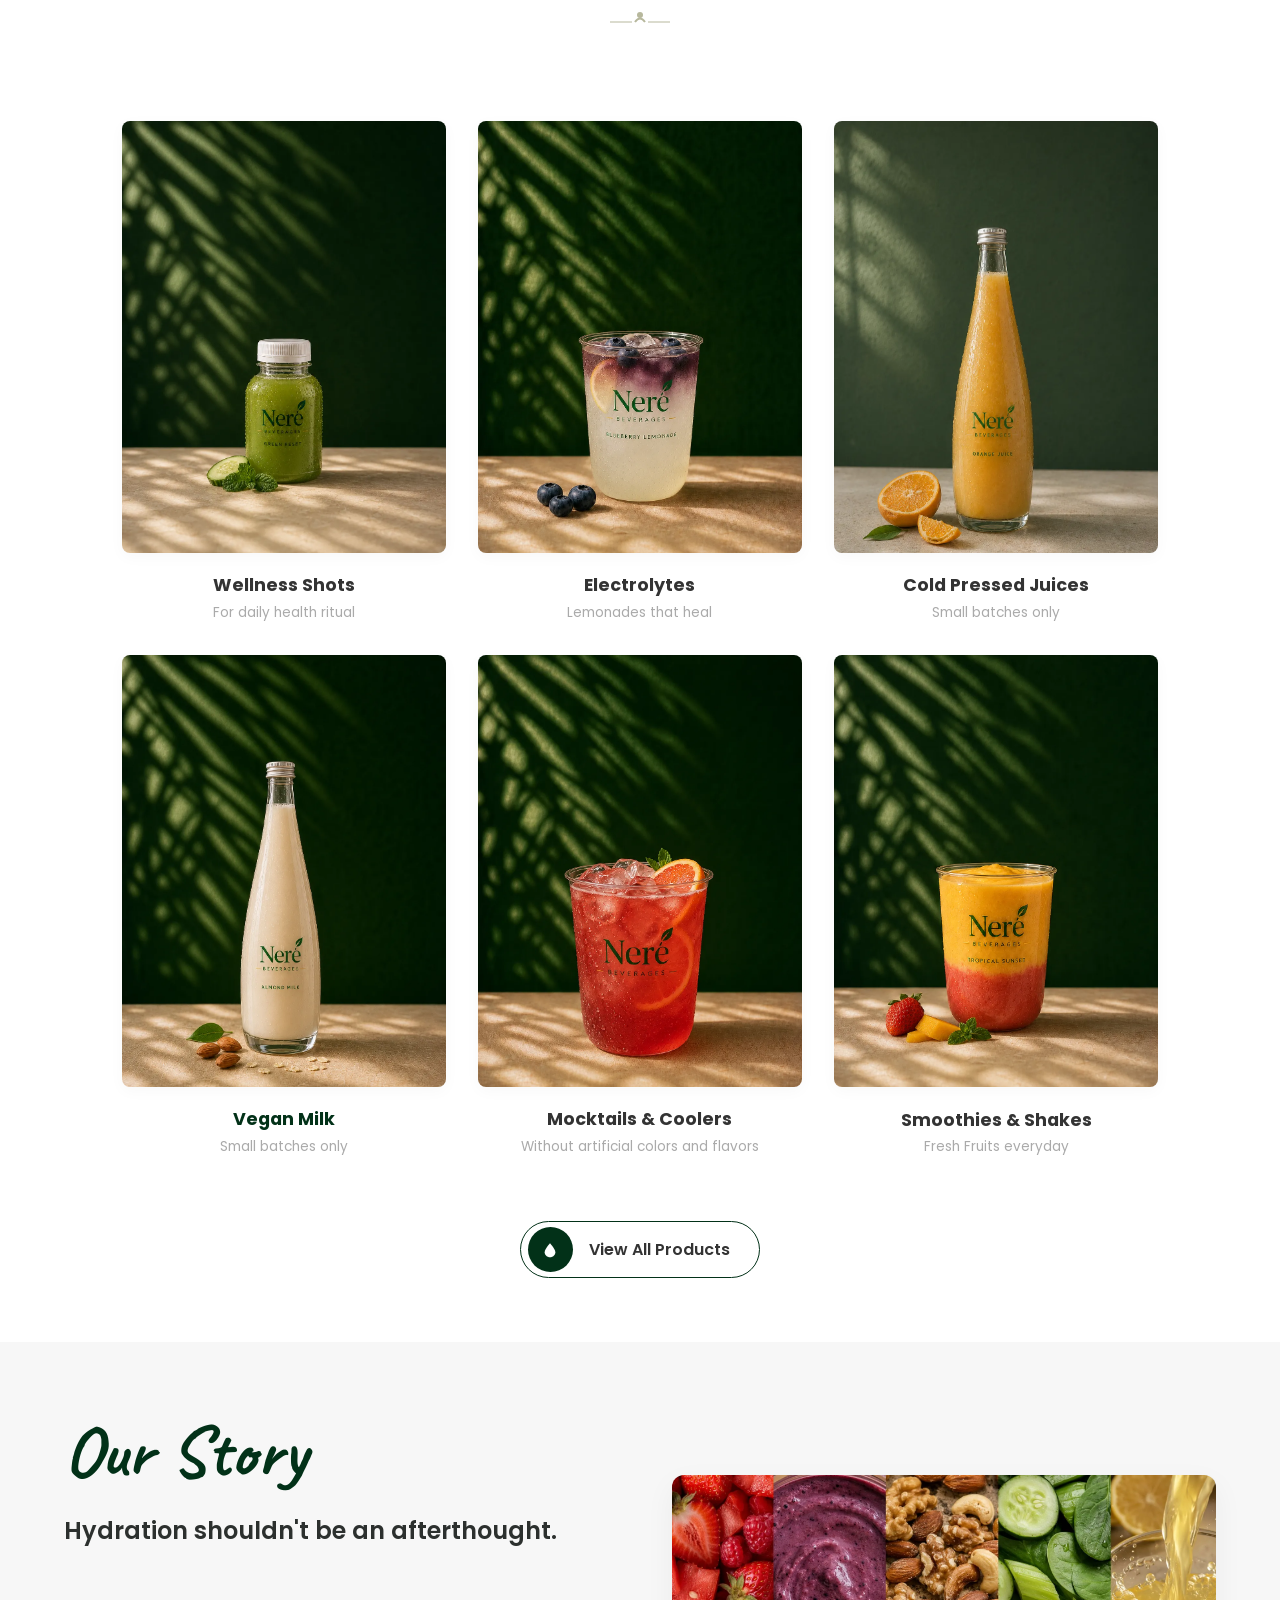
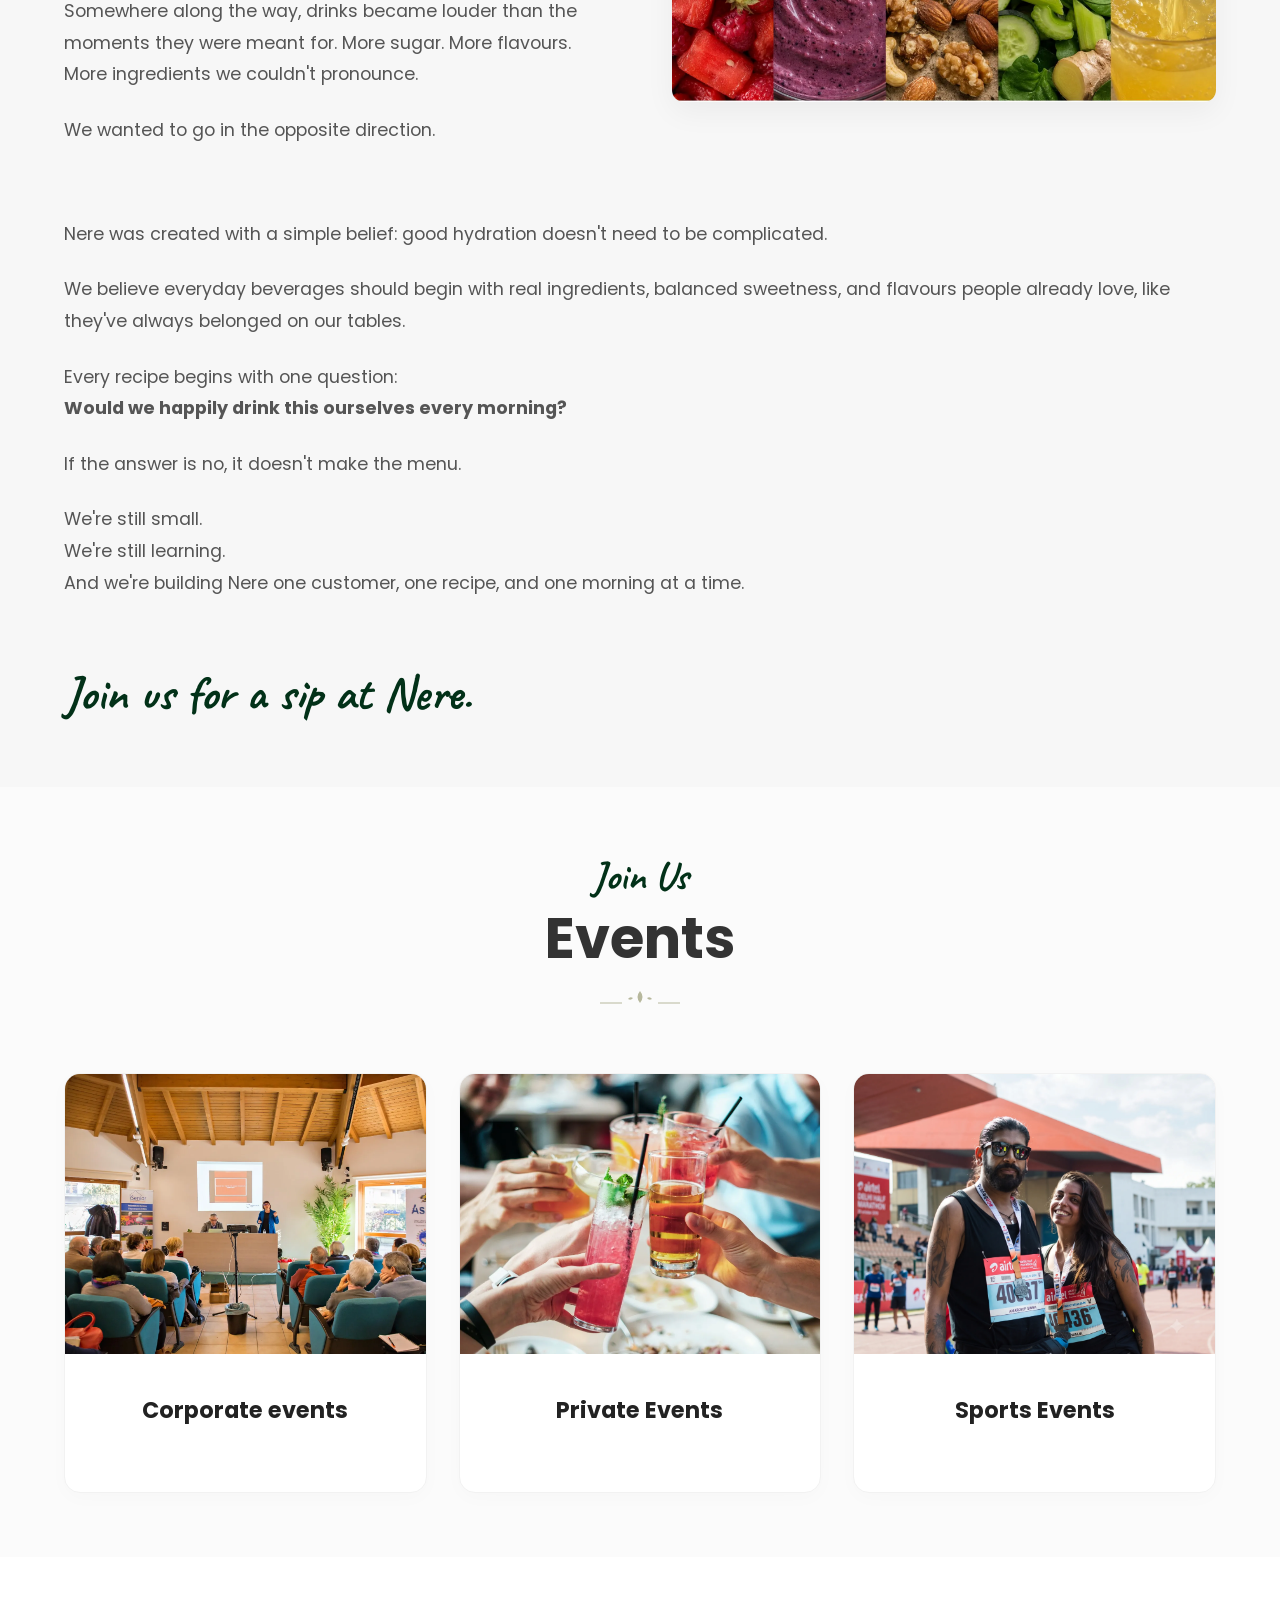
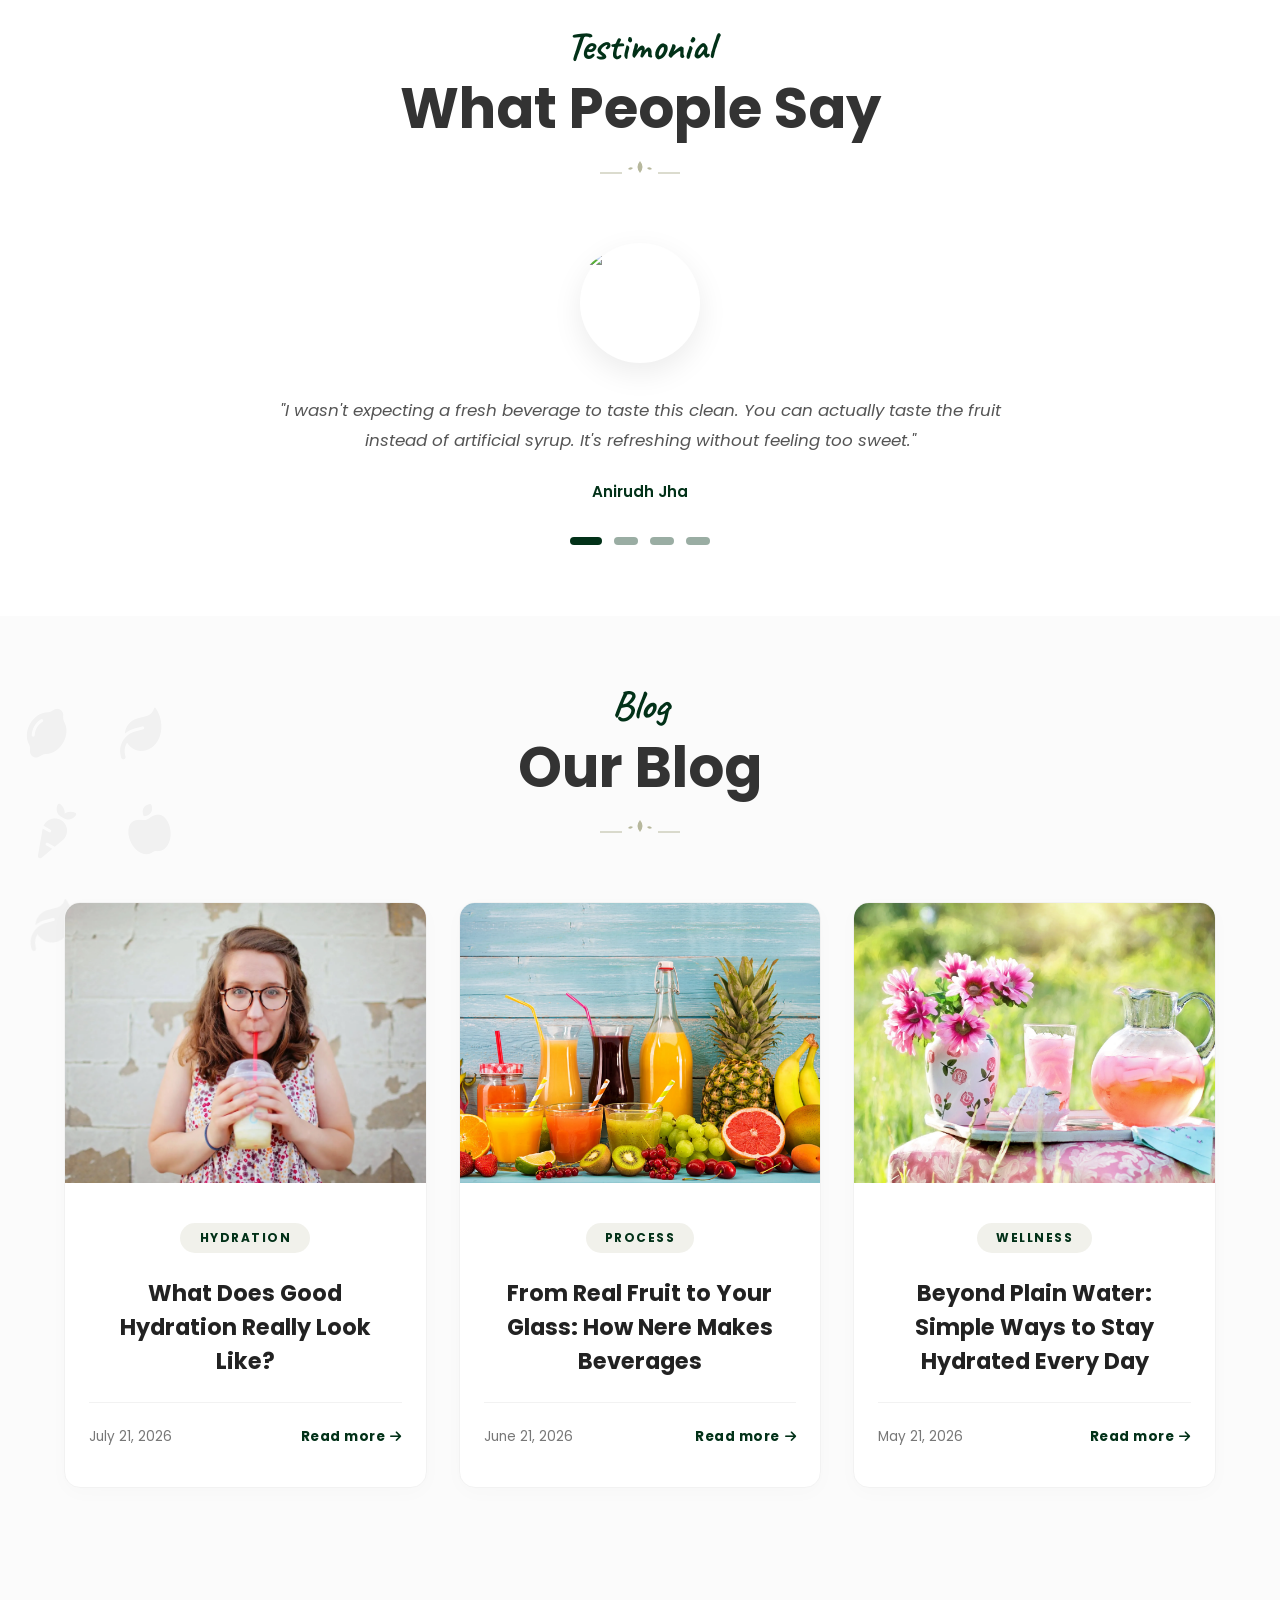
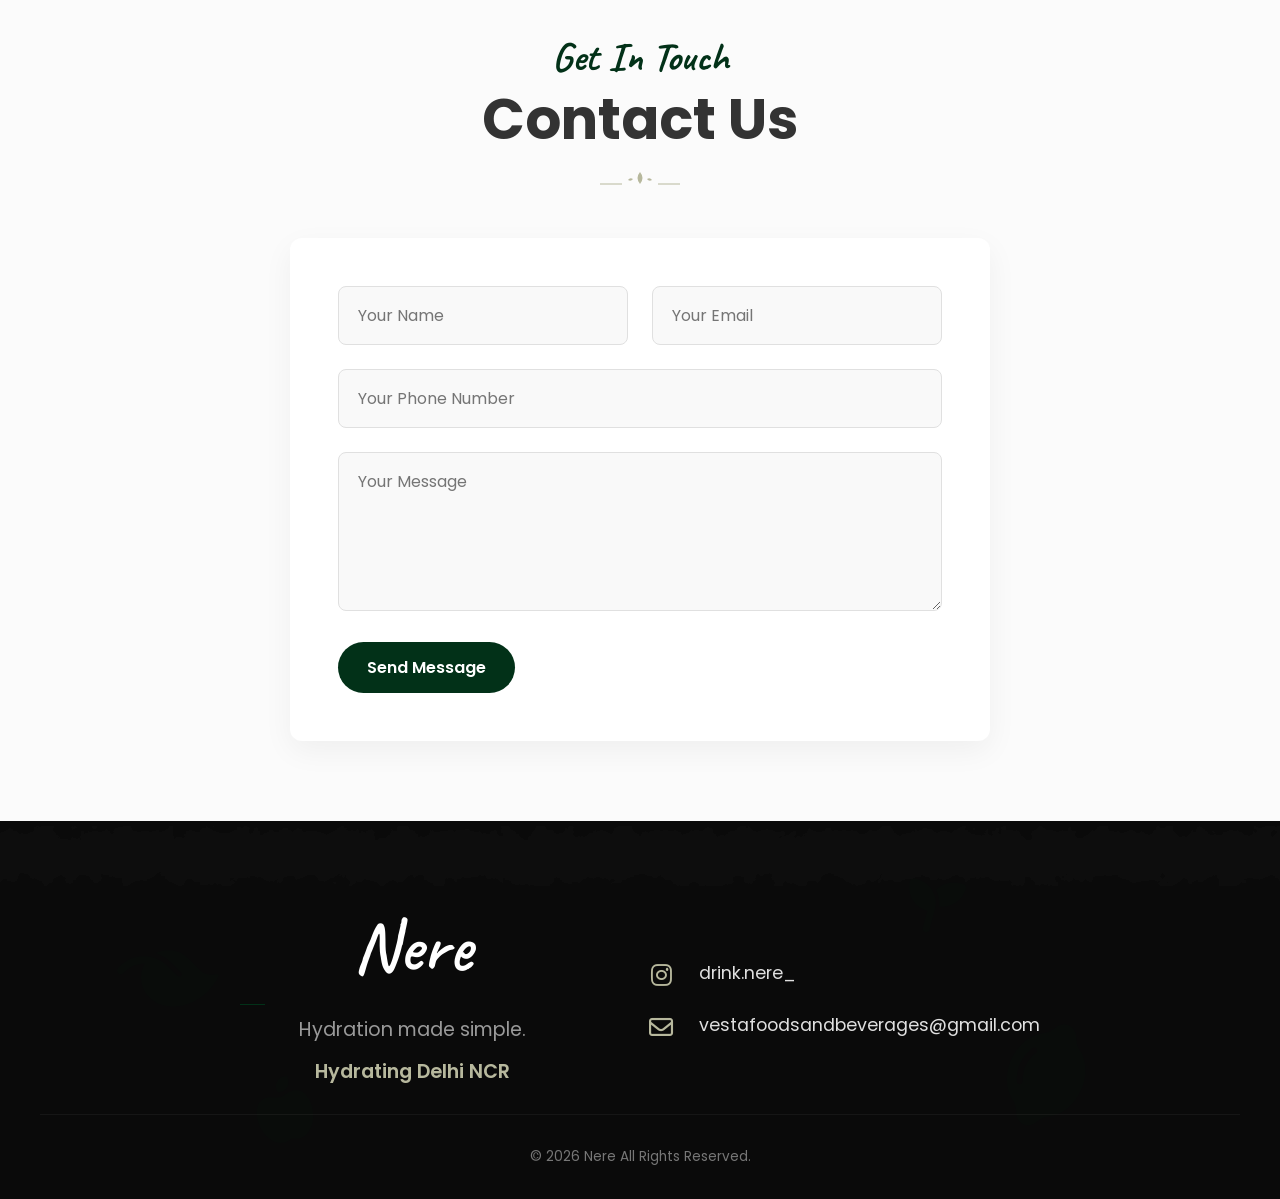
==== commit f77cd14e: "mail active" ====
--- a/index.html
+++ b/index.html
@@ -4,7 +4,7 @@
 <head>
     <meta charset="UTF-8">
     <meta name="viewport" content="width=device-width, initial-scale=1.0">
-    <title>Foodily - Healthy Smoothie</title>
+    <title>Nere - Hydration Made Simple.</title>
     <link rel="stylesheet" href="style.css">
     <!-- Google Fonts for typography -->
     <link rel="preconnect" href="https://fonts.googleapis.com">
@@ -12,12 +12,13 @@
     <link href="https://fonts.googleapis.com/css2?family=Caveat:wght@700&family=Poppins:wght@400;500;600&display=swap"
         rel="stylesheet">
     <link rel="stylesheet" href="https://cdnjs.cloudflare.com/ajax/libs/font-awesome/6.4.0/css/all.min.css">
+    <link rel="icon" type="image/png" href="images/logo.png">
 </head>
 
 <body>
     <header class="navbar">
         <div class="logo">
-            <img src="images/logo.png" alt="Foodily Logo" class="logo-img">
+            <img src="images/logo.png" alt="Nere Logo" class="logo-img">
         </div>
         <button class="mobile-menu-btn"
             onclick="document.querySelector('.nav-links').classList.toggle('active'); this.classList.toggle('open');">
@@ -382,7 +383,7 @@
         <div class="blog-grid">
             <div class="blog-card">
                 <div class="blog-img-wrapper">
-                    <img src="images/600-500-1.webp" alt="Papaya Smoothie">
+                    <img src="images/What-does-good-hydration.webp" alt="Papaya Smoothie">
                     <div class="img-overlay">
                         <div class="overlay-icon">
                             <i class="fas fa-image"></i>
@@ -394,14 +395,15 @@
                     <h4 class="blog-title">What Does Good Hydration Really Look Like?</h4>
                     <div class="blog-meta" style="justify-content: space-between;">
                         <span>July 21, 2026</span>
-                        <a href="#" class="read-more-link">Read more <i class="fas fa-arrow-right"></i></a>
+                        <a href="what-does-good-hydration-really-look-like.html" class="read-more-link">Read more <i
+                                class="fas fa-arrow-right"></i></a>
                     </div>
                 </div>
             </div>
 
             <div class="blog-card">
                 <div class="blog-img-wrapper">
-                    <img src="images/600-500-2.webp" alt="Green Smoothie">
+                    <img src="images/Fromrealfruitstoyourglass.jpg.webp" alt="Green Smoothie">
                     <div class="img-overlay">
                         <div class="overlay-icon">
                             <i class="fas fa-image"></i>
@@ -413,14 +415,15 @@
                     <h4 class="blog-title">From Real Fruit to Your Glass: How Nere Makes Beverages</h4>
                     <div class="blog-meta" style="justify-content: space-between;">
                         <span>June 21, 2026</span>
-                        <a href="#" class="read-more-link">Read more <i class="fas fa-arrow-right"></i></a>
+                        <a href="from-real-fruit-to-your-glass.html" class="read-more-link">Read more <i
+                                class="fas fa-arrow-right"></i></a>
                     </div>
                 </div>
             </div>
 
             <div class="blog-card">
                 <div class="blog-img-wrapper">
-                    <img src="images/600-500-3.webp" alt="Banana Smoothie">
+                    <img src="images/Beyondplainwater.jpg.webp" alt="Banana Smoothie">
                     <div class="img-overlay">
                         <div class="overlay-icon">
                             <i class="fas fa-image"></i>
@@ -432,7 +435,8 @@
                     <h4 class="blog-title">Beyond Plain Water: Simple Ways to Stay Hydrated Every Day</h4>
                     <div class="blog-meta" style="justify-content: space-between;">
                         <span>May 21, 2026</span>
-                        <a href="#" class="read-more-link">Read more <i class="fas fa-arrow-right"></i></a>
+                        <a href="beyond-plain-water.html" class="read-more-link">Read more <i
+                                class="fas fa-arrow-right"></i></a>
                     </div>
                 </div>
             </div>
@@ -696,7 +700,8 @@
         </div>
 
         <div class="contact-form-container">
-            <form action="#" method="POST" class="contact-form">
+            <form accept-charset='UTF-8' action='https://app.formester.com/forms/fgigQXyTI/submissions' method='POST'
+                class="contact-form">
                 <div class="form-row">
                     <div class="form-group">
                         <input type="text" id="name" name="name" placeholder="Your Name" required>
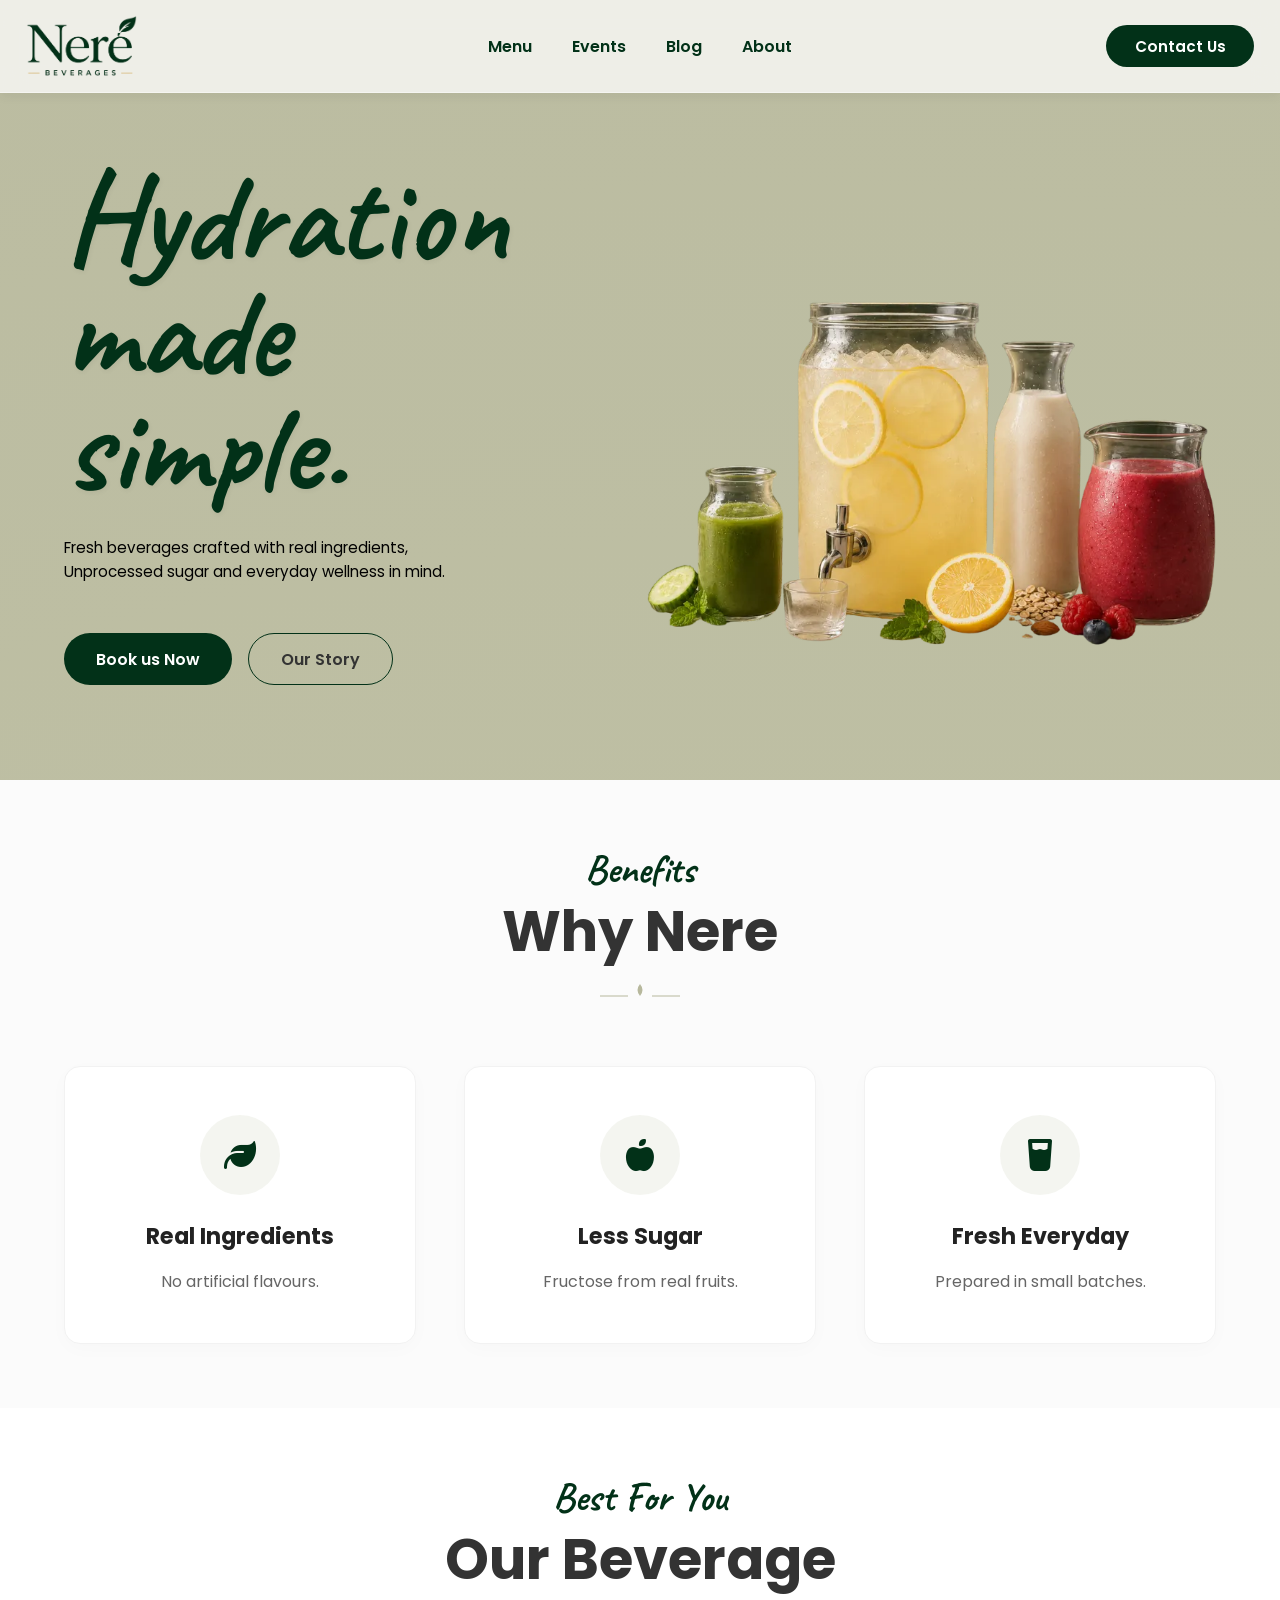
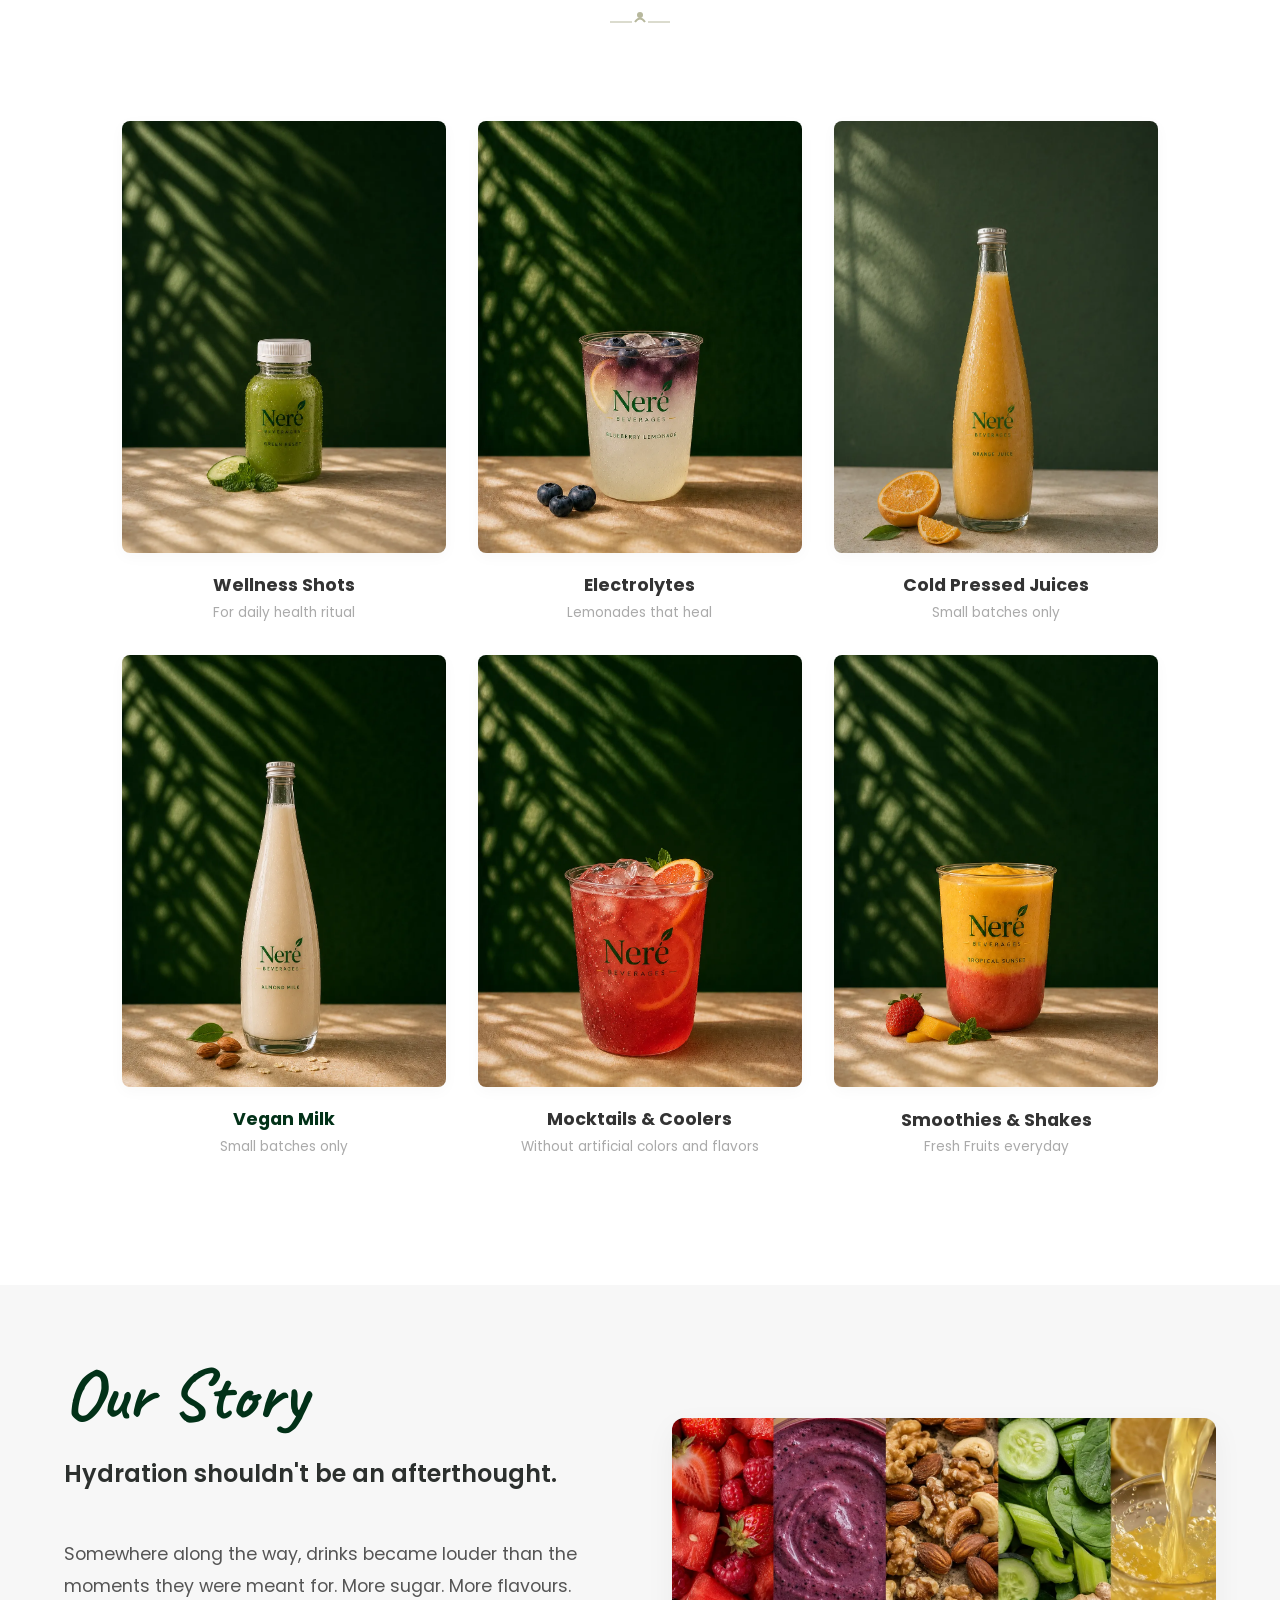
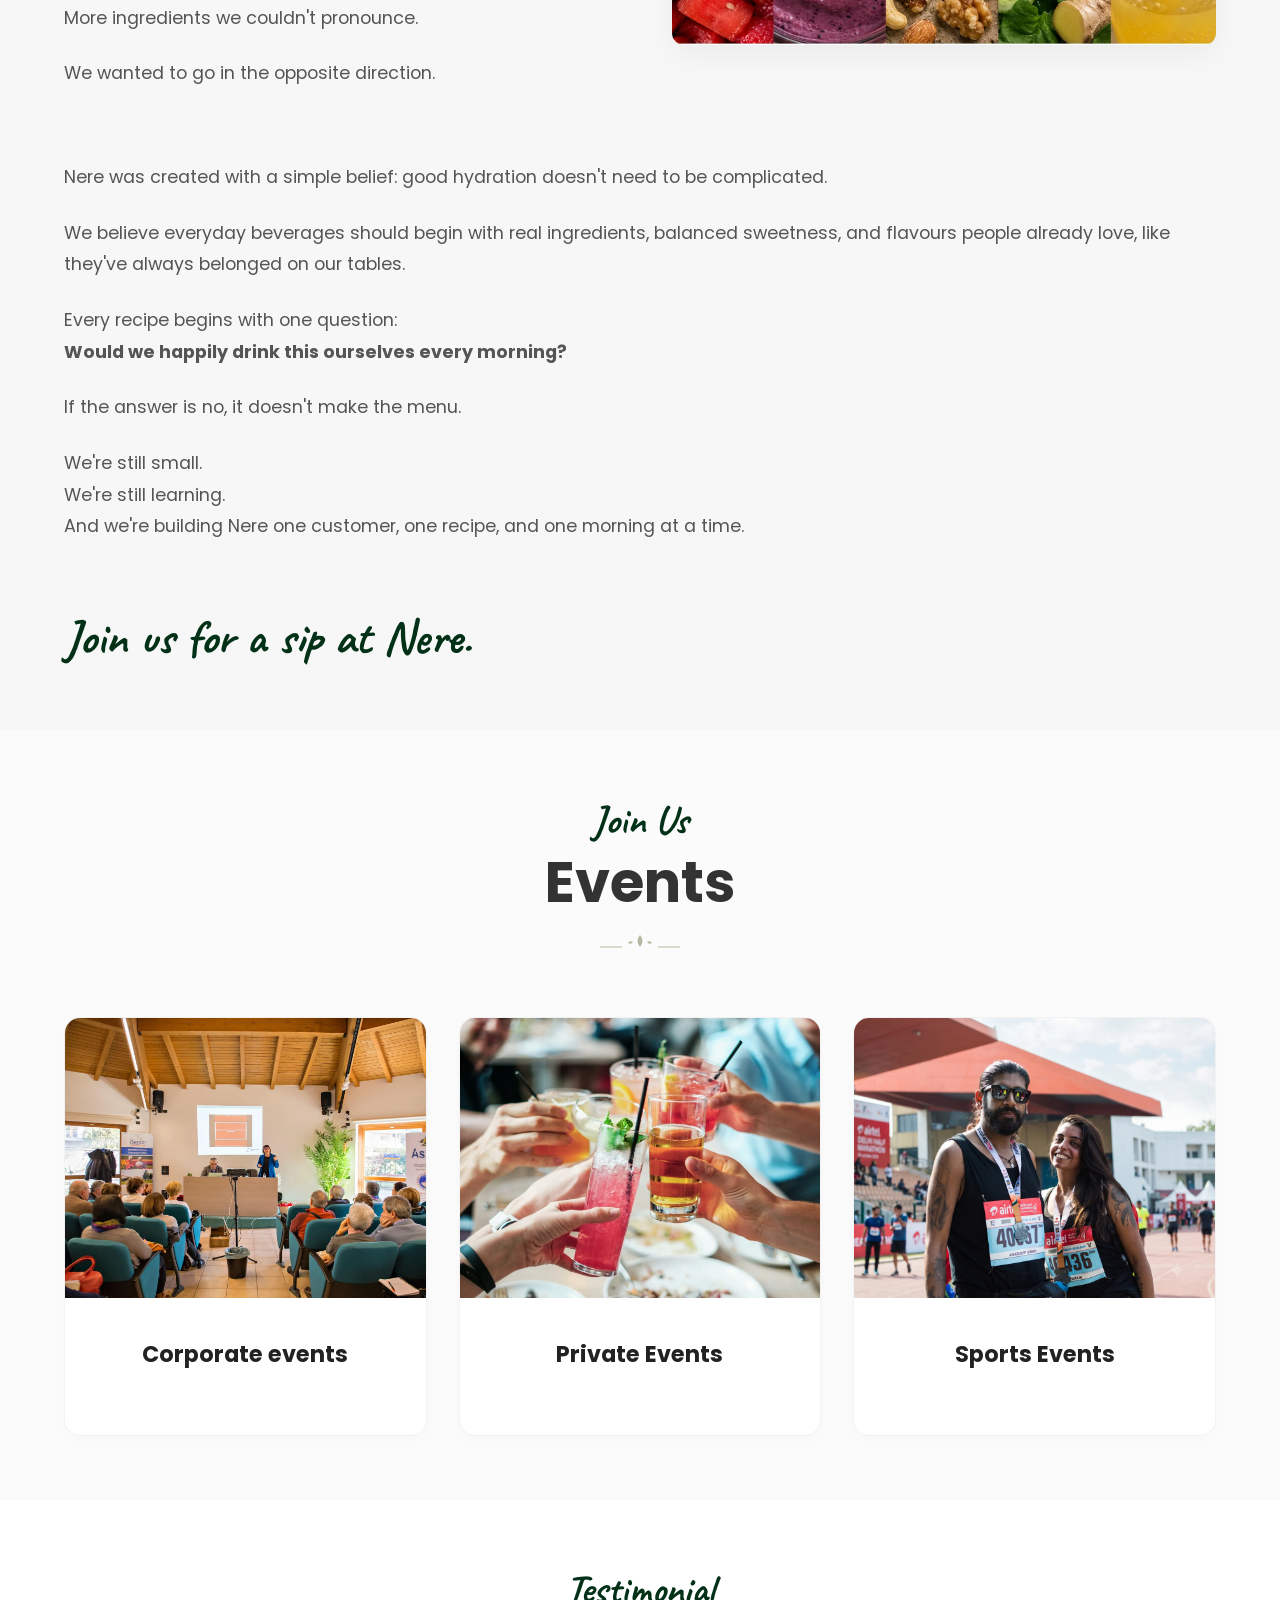
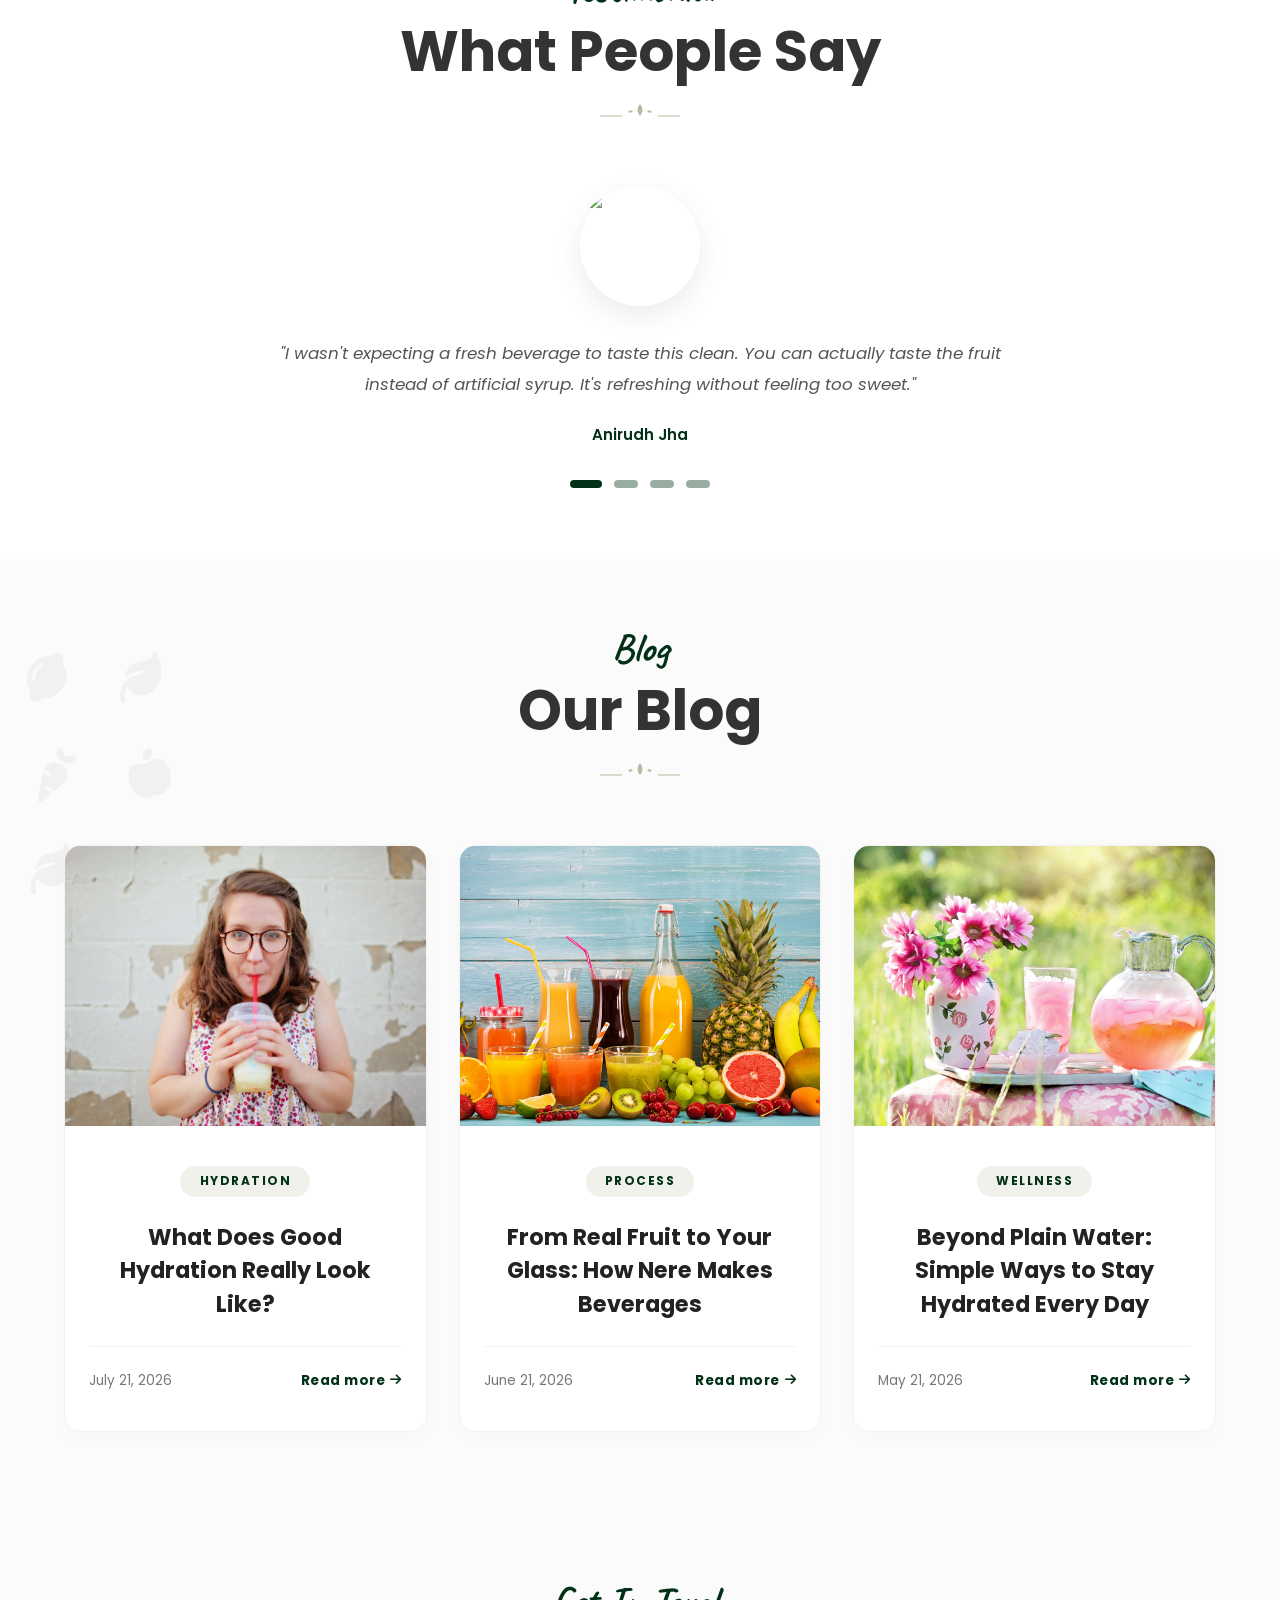
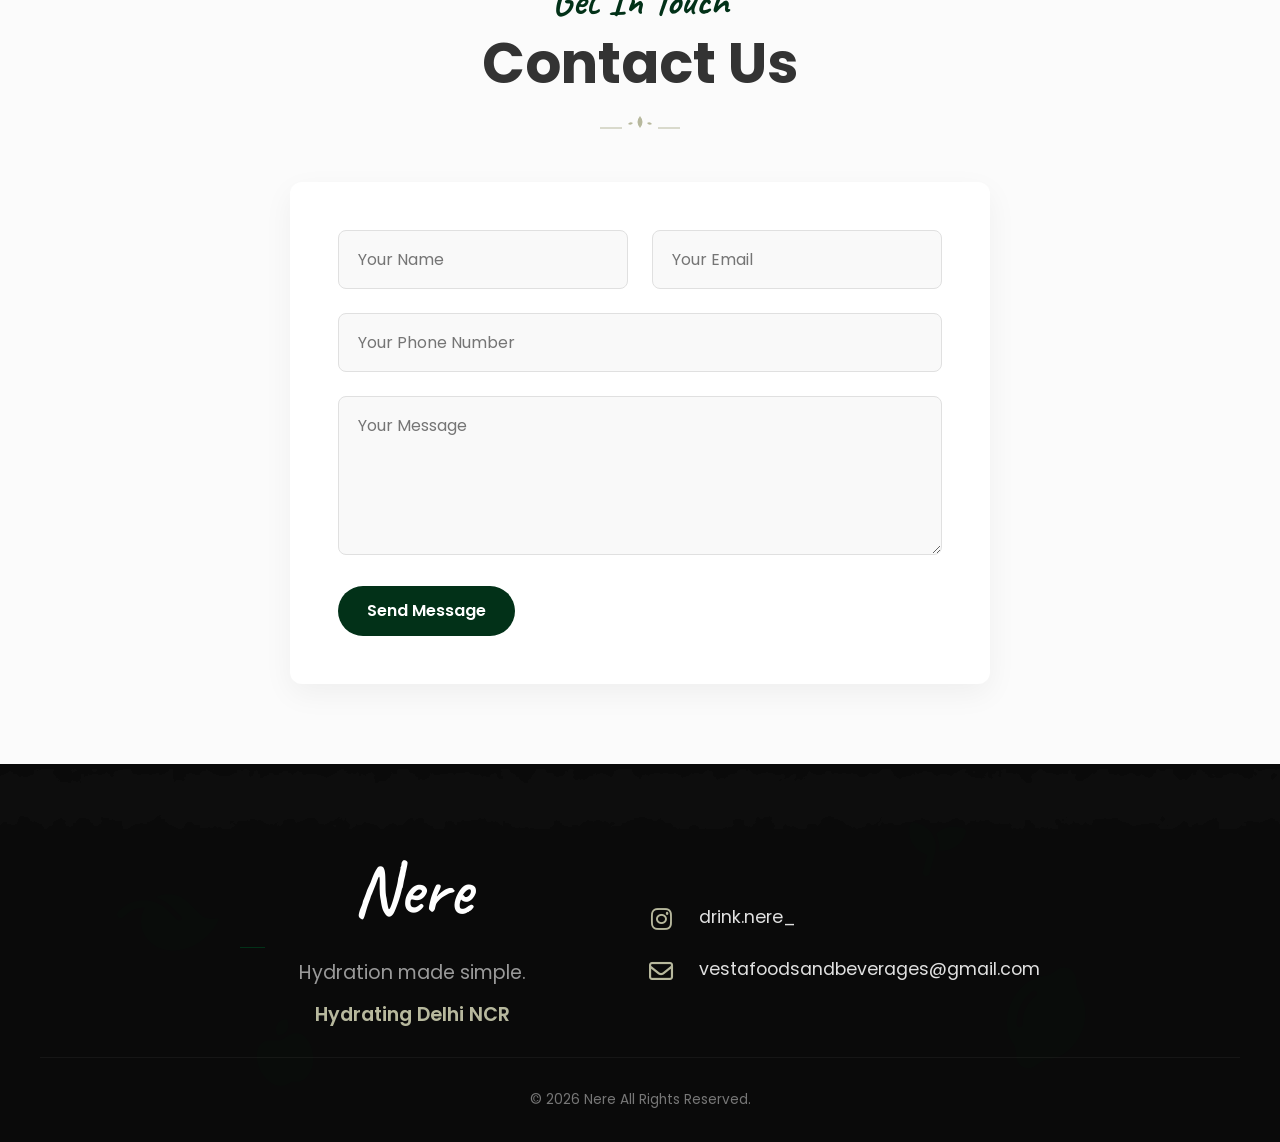
==== commit 63adcb5c: "blog added" ====
--- a/index.html
+++ b/index.html
@@ -161,18 +161,6 @@
             </div>
         </div>
 
-        <div class="beverage-footer">
-            <button class="buy-now-btn outline-btn view-all-btn">
-                <span class="btn-icon">
-                    <svg width="16" height="16" viewBox="0 0 24 24" fill="none" xmlns="http://www.w3.org/2000/svg">
-                        <path
-                            d="M12 2C12 2 4 10.3 4 15.5C4 19.6421 7.58172 23 12 23C16.4183 23 20 19.6421 20 15.5C20 10.3 12 2 12 2Z"
-                            fill="#ffffff" />
-                    </svg>
-                </span>
-                View All Products
-            </button>
-        </div>
     </section>
 
     <!-- Our Story Section -->
